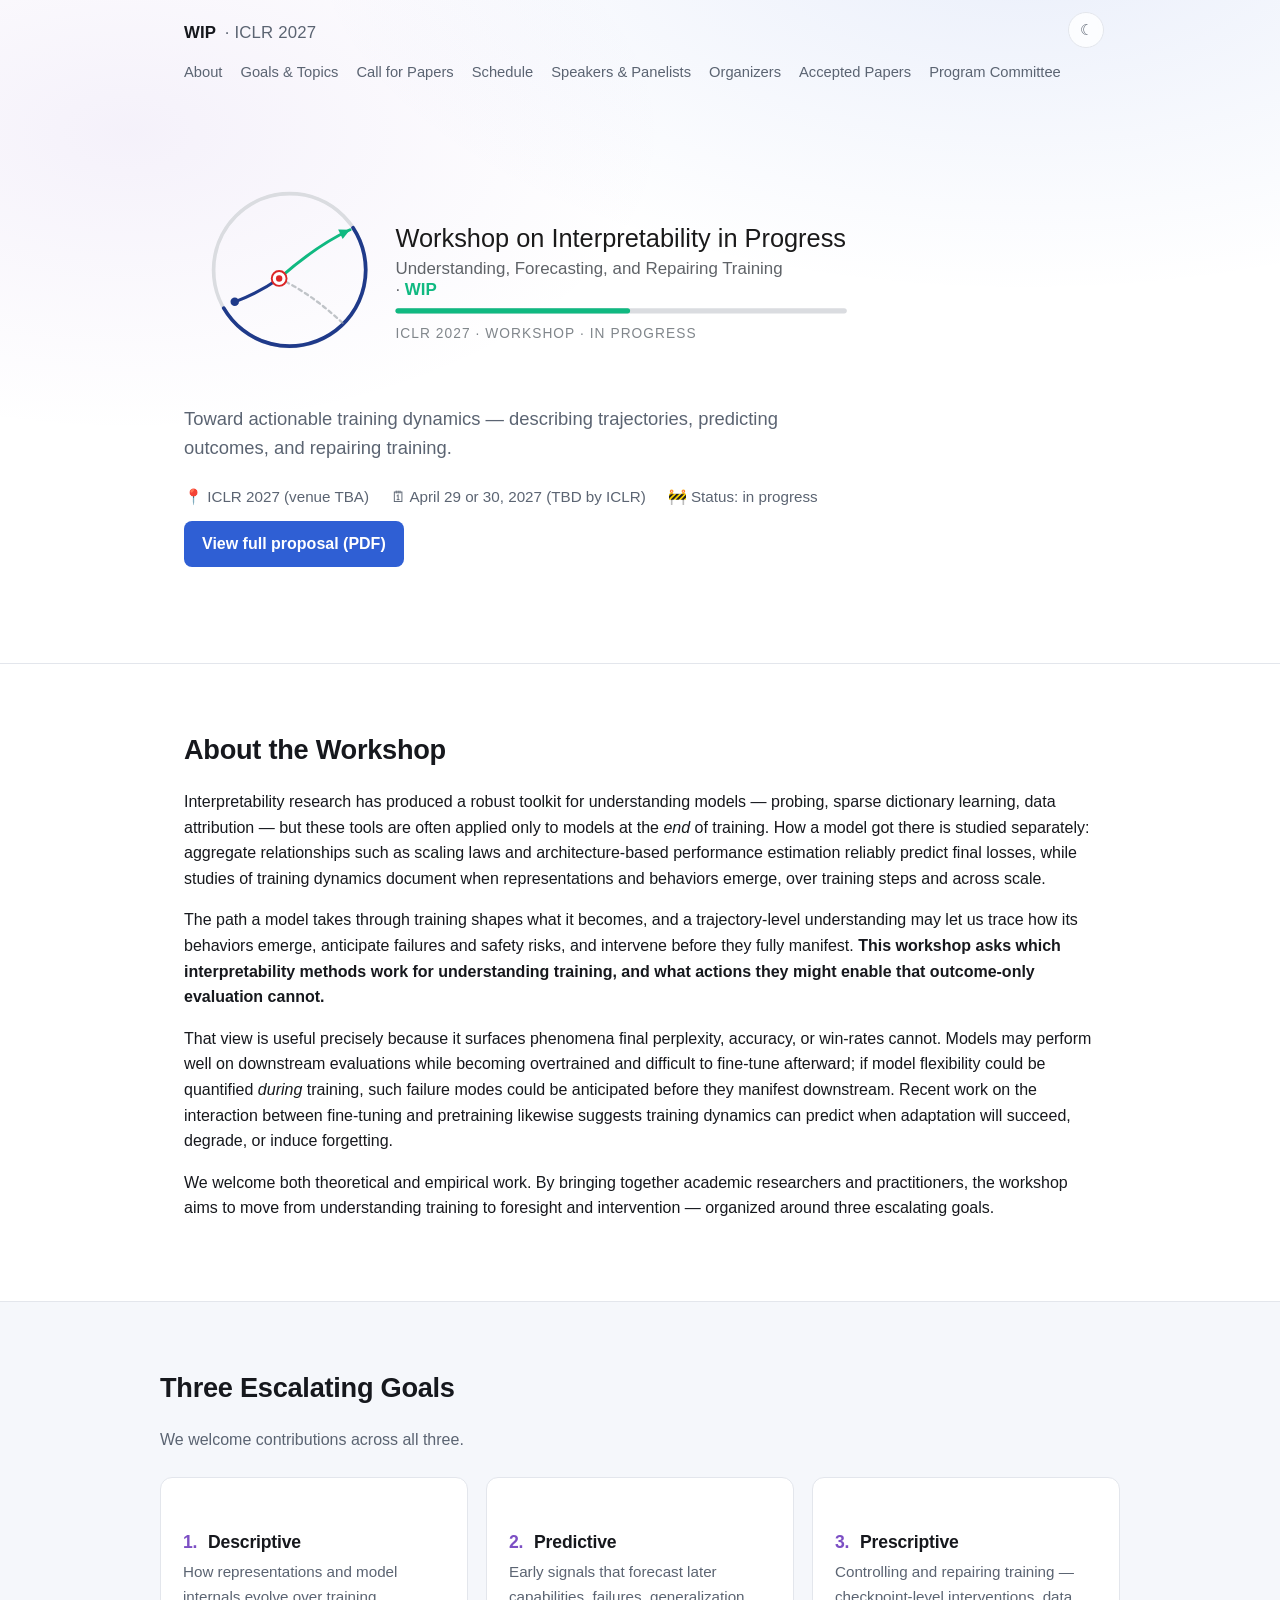
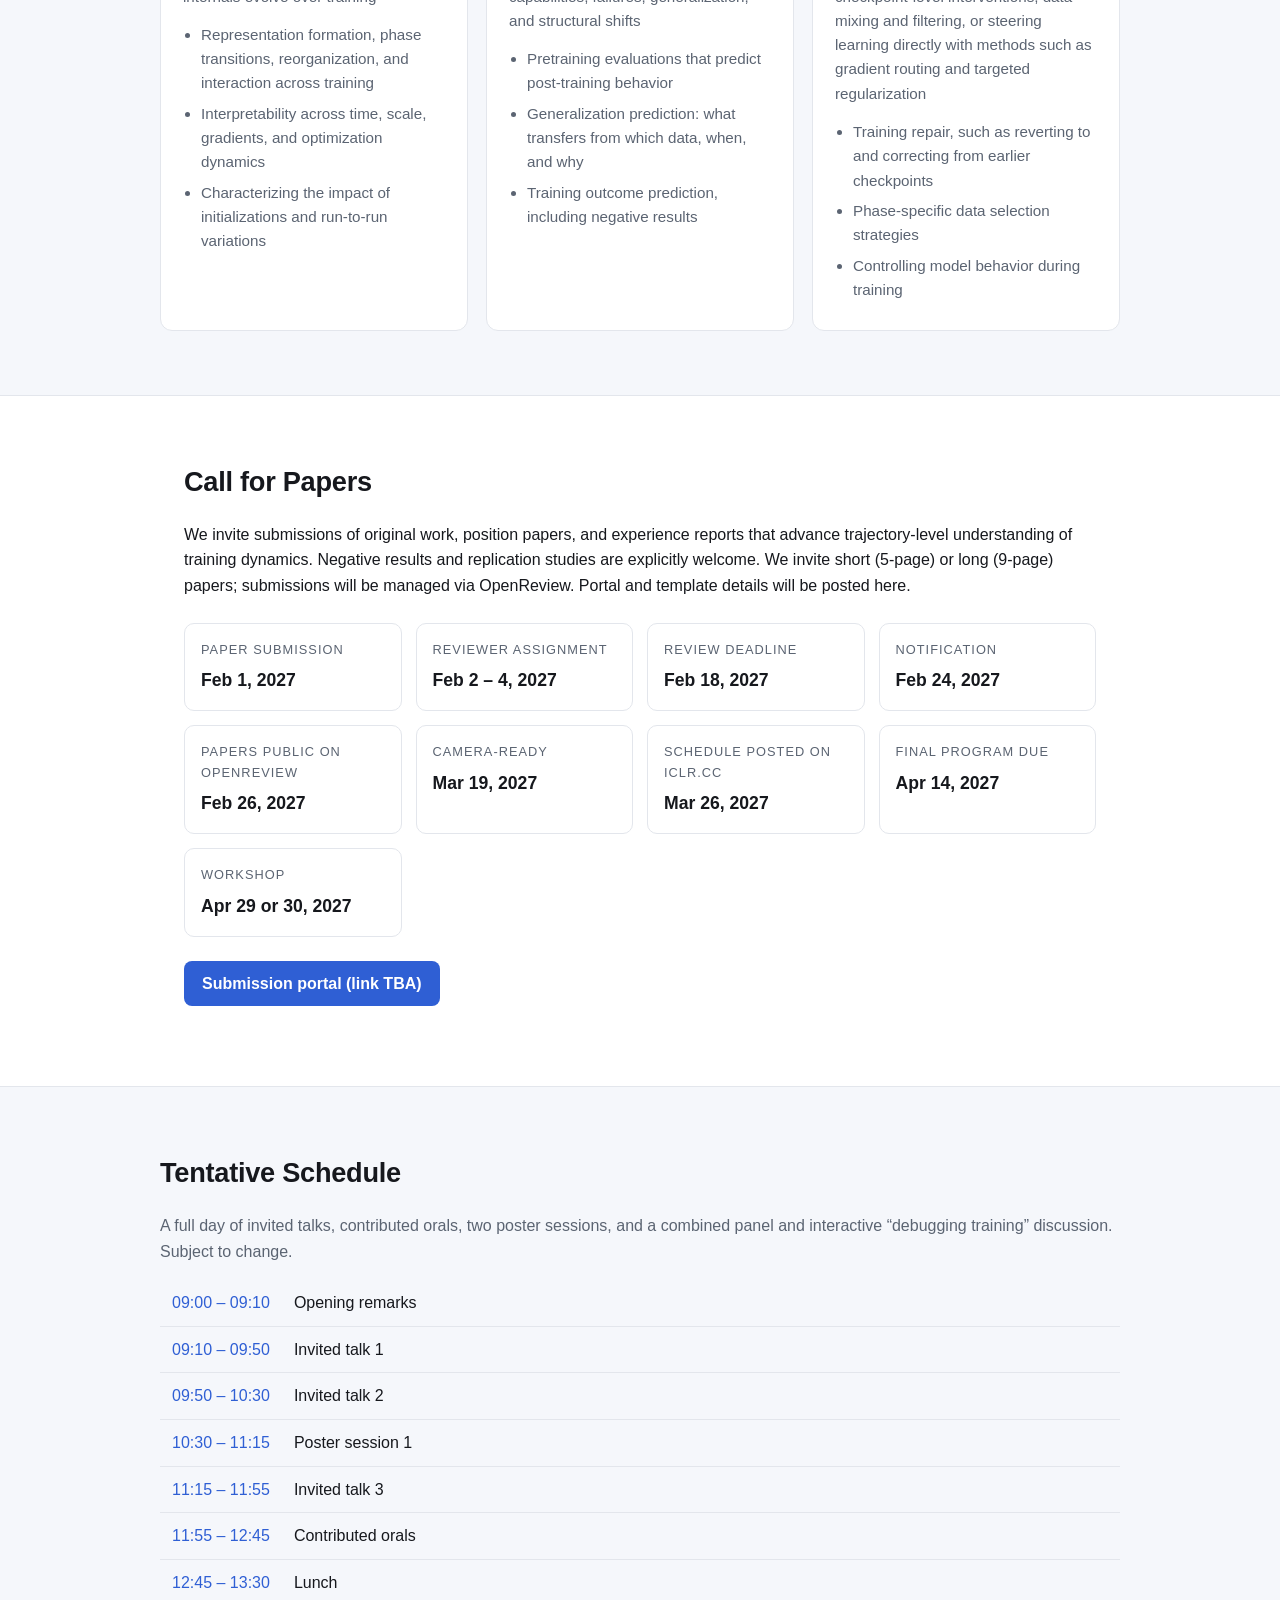
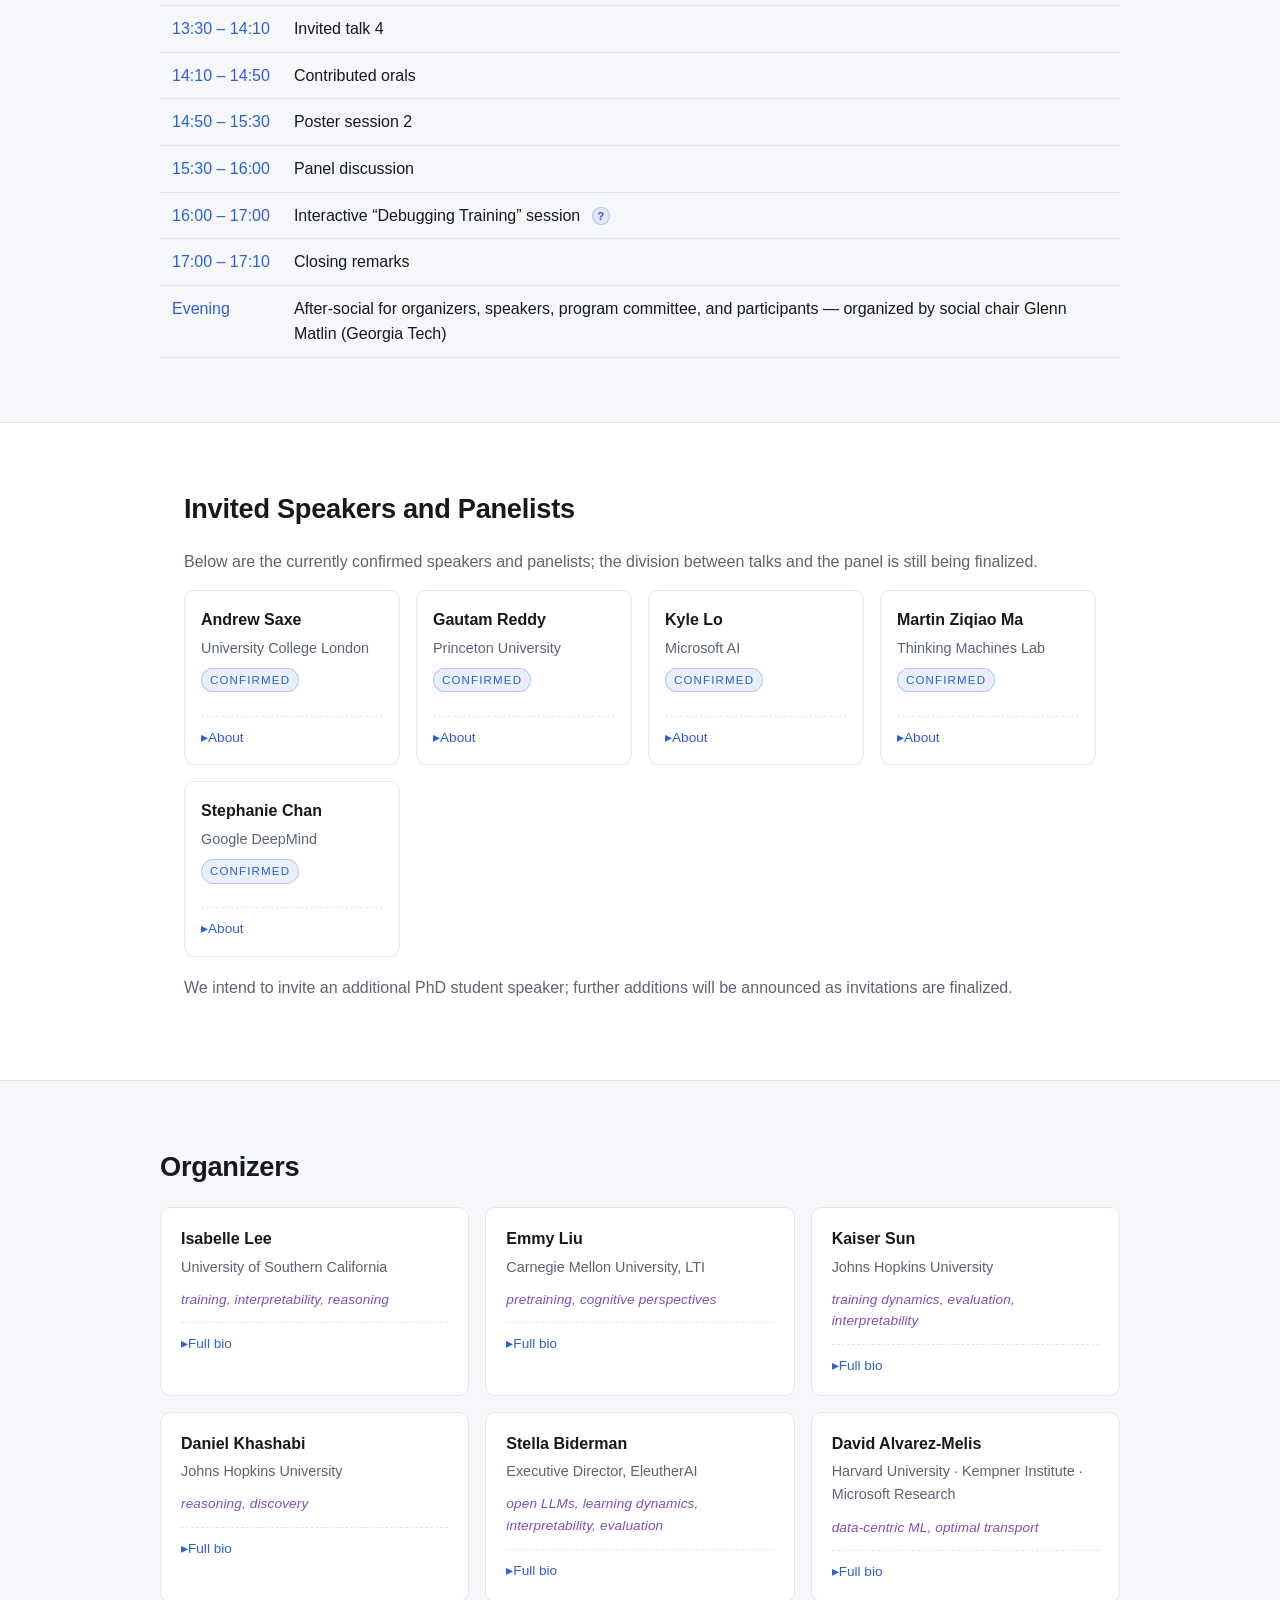
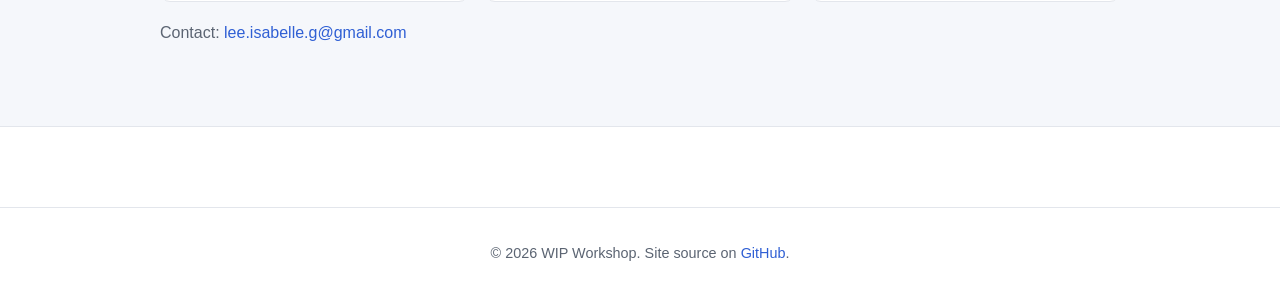
==== index.html @ 53d7a2ff "some redesigns w/ claude!" ====
<!DOCTYPE html>
<html lang="en">
<head>
  <meta charset="UTF-8" />
  <meta name="viewport" content="width=device-width, initial-scale=1.0" />
  <title>WIP: Workshop on Interpretability in Progress — ICLR 2027</title>
  <meta name="description" content="An ICLR 2027 workshop asking which interpretability methods work for understanding training and what actions they enable — describing trajectories, forecasting outcomes, and repairing training." />
  <link rel="icon" type="image/svg+xml" href="assets/logos/favicon.svg" />
  <link rel="apple-touch-icon" href="assets/logos/avatar-dark-1024.png" />
  <link rel="stylesheet" href="assets/styles.css" />
  <script>
    (function () {
      try {
        var t = localStorage.getItem('theme');
        if (t === 'light' || t === 'dark') document.documentElement.setAttribute('data-theme', t);
      } catch (e) {}
    })();
  </script>
</head>
<body>
  <button id="theme-toggle" class="theme-toggle" type="button" aria-label="Toggle theme">☾</button>
  <header class="hero">
    <nav class="nav">
      <a class="brand" href="index.html">WIP <span class="brand-sub">· ICLR 2027</span></a>
      <ul class="nav-links">
        <li><a href="#about">About</a></li>
        <li><a href="#goals">Goals &amp; Topics</a></li>
        <li><a href="#cfp">Call for Papers</a></li>
        <li><a href="#schedule">Schedule</a></li>
        <li><a href="#speakers">Speakers &amp; Panelists</a></li>
        <li><a href="#organizers">Organizers</a></li>
        <li><a href="papers.html">Accepted Papers</a></li>
        <li><a href="committee.html">Program Committee</a></li>
      </ul>
    </nav>

    <div class="hero-inner">
      <h1 class="hero-lockup">
        <img class="logo-light" src="assets/logos/logo-lockup-light.svg" alt="WIP: Workshop on Interpretability in Progress: Understanding, Forecasting, and Repairing Training — ICLR 2027 Workshop" />
        <img class="logo-dark" src="assets/logos/logo-lockup-dark.svg" alt="WIP: Workshop on Interpretability in Progress: Understanding, Forecasting, and Repairing Training — ICLR 2027 Workshop" />
      </h1>
      <p class="tagline">Toward actionable training dynamics — describing trajectories, predicting outcomes, and repairing training.</p>
      <p class="meta">
        <span>📍 ICLR 2027 (venue TBA)</span>
        <span>🗓 April 29 or 30, 2027 (TBD by ICLR)</span>
        <span>🚧 Status: in progress</span>
      </p>
      <p class="cta-row">
        <a class="button" href="assets/proposal.pdf" target="_blank" rel="noopener">View full proposal (PDF)</a>
      </p>
    </div>
  </header>

  <main>
    <section id="about" class="section">
      <h2>About the Workshop</h2>
      <p>
        Interpretability research has produced a robust toolkit for understanding models — probing,
        sparse dictionary learning, data attribution — but these tools are often applied only to models
        at the <em>end</em> of training. How a model got there is studied separately: aggregate
        relationships such as scaling laws and architecture-based performance estimation reliably
        predict final losses, while studies of training dynamics document when representations and
        behaviors emerge, over training steps and across scale.
      </p>
      <p>
        The path a model takes through training shapes what it becomes, and a trajectory-level
        understanding may let us trace how its behaviors emerge, anticipate failures and safety risks,
        and intervene before they fully manifest. <strong>This workshop asks which interpretability
        methods work for understanding training, and what actions they might enable that outcome-only
        evaluation cannot.</strong>
      </p>
      <p>
        That view is useful precisely because it surfaces phenomena final perplexity, accuracy, or
        win-rates cannot. Models may perform well on downstream evaluations while becoming overtrained
        and difficult to fine-tune afterward; if model flexibility could be quantified <em>during</em>
        training, such failure modes could be anticipated before they manifest downstream. Recent work
        on the interaction between fine-tuning and pretraining likewise suggests training dynamics can
        predict when adaptation will succeed, degrade, or induce forgetting.
      </p>
      <p>
        We welcome both theoretical and empirical work. By bringing together academic researchers and
        practitioners, the workshop aims to move from understanding training to foresight and
        intervention — organized around three escalating goals.
      </p>
    </section>

    <section id="goals" class="section alt">
      <h2>Three Escalating Goals</h2>
      <p class="muted">We welcome contributions across all three.</p>

      <div class="goals-grid">
        <article class="goal">
          <h3 class="goal-title"><span class="goal-num">1.</span> Descriptive</h3>
          <p class="goal-sub">How representations and model internals evolve over training</p>
          <ul>
            <li>Representation formation, phase transitions, reorganization, and interaction across training</li>
            <li>Interpretability across time, scale, gradients, and optimization dynamics</li>
            <li>Characterizing the impact of initializations and run-to-run variations</li>
          </ul>
        </article>
        <article class="goal">
          <h3 class="goal-title"><span class="goal-num">2.</span> Predictive</h3>
          <p class="goal-sub">Early signals that forecast later capabilities, failures, generalization, and structural shifts</p>
          <ul>
            <li>Pretraining evaluations that predict post-training behavior</li>
            <li>Generalization prediction: what transfers from which data, when, and why</li>
            <li>Training outcome prediction, including negative results</li>
          </ul>
        </article>
        <article class="goal">
          <h3 class="goal-title"><span class="goal-num">3.</span> Prescriptive</h3>
          <p class="goal-sub">Controlling and repairing training — checkpoint-level interventions, data mixing and filtering, or steering learning directly with methods such as gradient routing and targeted regularization</p>
          <ul>
            <li>Training repair, such as reverting to and correcting from earlier checkpoints</li>
            <li>Phase-specific data selection strategies</li>
            <li>Controlling model behavior during training</li>
          </ul>
        </article>
      </div>
    </section>

    <section id="cfp" class="section">
      <h2>Call for Papers</h2>
      <p>
        We invite submissions of original work, position papers, and experience reports that advance
        trajectory-level understanding of training dynamics. Negative results and replication studies
        are explicitly welcome. We invite short (5-page) or long (9-page) papers; submissions will be
        managed via OpenReview. Portal and template details will be posted here.
      </p>
      <div class="dates-grid">
        <div class="date-card">
          <p class="date-label">Paper submission</p>
          <p class="date-value">Feb 1, 2027</p>
        </div>
        <div class="date-card">
          <p class="date-label">Reviewer assignment</p>
          <p class="date-value">Feb 2 – 4, 2027</p>
        </div>
        <div class="date-card">
          <p class="date-label">Review deadline</p>
          <p class="date-value">Feb 18, 2027</p>
        </div>
        <div class="date-card">
          <p class="date-label">Notification</p>
          <p class="date-value">Feb 24, 2027</p>
        </div>
        <div class="date-card">
          <p class="date-label">Papers public on OpenReview</p>
          <p class="date-value">Feb 26, 2027</p>
        </div>
        <div class="date-card">
          <p class="date-label">Camera-ready</p>
          <p class="date-value">Mar 19, 2027</p>
        </div>
        <div class="date-card">
          <p class="date-label">Schedule posted on iclr.cc</p>
          <p class="date-value">Mar 26, 2027</p>
        </div>
        <div class="date-card">
          <p class="date-label">Final program due</p>
          <p class="date-value">Apr 14, 2027</p>
        </div>
        <div class="date-card">
          <p class="date-label">Workshop</p>
          <p class="date-value">Apr 29 or 30, 2027</p>
        </div>
      </div>
      <p class="cta-row">
        <a class="button" href="#">Submission portal (link TBA)</a>
      </p>
    </section>

    <section id="schedule" class="section alt">
      <h2>Tentative Schedule</h2>
      <p class="muted">A full day of invited talks, contributed orals, two poster sessions, and a combined panel and interactive “debugging training” discussion. Subject to change.</p>
      <table class="schedule">
        <tbody>
          <tr><td class="time">09:00 – 09:10</td><td>Opening remarks</td></tr>
          <tr><td class="time">09:10 – 09:50</td><td>Invited talk 1</td></tr>
          <tr><td class="time">09:50 – 10:30</td><td>Invited talk 2</td></tr>
          <tr><td class="time">10:30 – 11:15</td><td>Poster session 1</td></tr>
          <tr><td class="time">11:15 – 11:55</td><td>Invited talk 3</td></tr>
          <tr><td class="time">11:55 – 12:45</td><td>Contributed orals</td></tr>
          <tr><td class="time">12:45 – 13:30</td><td>Lunch</td></tr>
          <tr><td class="time">13:30 – 14:10</td><td>Invited talk 4</td></tr>
          <tr><td class="time">14:10 – 14:50</td><td>Contributed orals</td></tr>
          <tr><td class="time">14:50 – 15:30</td><td>Poster session 2</td></tr>
          <tr><td class="time">15:30 – 16:00</td><td>Panel discussion</td></tr>
          <tr><td class="time">16:00 – 17:00</td><td>
            Interactive “Debugging Training” session
            <button class="info-dot" type="button" popovertarget="dbg-info" aria-label="About the Debugging Training session">?</button>
            <div id="dbg-info" class="bubble" popover>
              <p class="bubble-title">Debugging Training, live</p>
              <p>The closing hour pairs a moderated panel on open challenges with a hands-on
                “debugging training runs” clinic: participants bring <em>real</em> training
                problems — instabilities, divergences, scaling pathologies — for the panelists and
                audience to diagnose together. Turning trajectory-level insight into on-the-spot
                fixes is exactly the kind of actionable training science this workshop is built around.</p>
            </div>
          </td></tr>
          <tr><td class="time">17:00 – 17:10</td><td>Closing remarks</td></tr>
          <tr><td class="time">Evening</td><td>After-social for organizers, speakers, program committee, and participants — organized by social chair Glenn Matlin (Georgia Tech)</td></tr>
        </tbody>
      </table>
    </section>

    <section id="speakers" class="section">
      <h2>Invited Speakers and Panelists</h2>
      <p class="muted">Below are the currently confirmed speakers and panelists; the division between talks and the panel is still being finalized.</p>
      <div class="speakers-grid">
        <div class="speaker">
          <p class="name">Andrew Saxe</p>
          <p class="affil">University College London</p>
          <p class="status confirmed">Confirmed</p>
          <details class="bio-details">
            <summary>About</summary>
            <p class="bio">Professor at UCL, whose lab develops mathematical and experimental tools to understand how learning emerges in brains and artificial neural networks.</p>
          </details>
        </div>
        <div class="speaker">
          <p class="name">Gautam Reddy</p>
          <p class="affil">Princeton University</p>
          <p class="status confirmed">Confirmed</p>
          <details class="bio-details">
            <summary>About</summary>
            <p class="bio">Assistant professor at Princeton, whose lab develops physics-inspired theory and tools for understanding learning and decision-making in biological and artificial systems.</p>
          </details>
        </div>
        <div class="speaker">
          <p class="name">Kyle Lo</p>
          <p class="affil">Microsoft AI</p>
          <p class="status confirmed">Confirmed</p>
          <details class="bio-details">
            <summary>About</summary>
            <p class="bio">Member of technical staff at Microsoft AI, who previously co-led the OLMo project on open language modeling. His current research focuses on large-scale pretraining of language models, with an emphasis on data curation, data mixing, benchmark validity, efficient experimentation, and generalization across model scales.</p>
          </details>
        </div>
        <div class="speaker">
          <p class="name">Martin Ziqiao Ma</p>
          <p class="affil">Thinking Machines Lab</p>
          <p class="status confirmed">Confirmed</p>
          <details class="bio-details">
            <summary>About</summary>
            <p class="bio">Member of technical staff at Thinking Machines Lab. His research focuses on continual learning with minimal and natural supervision.</p>
          </details>
        </div>
        <div class="speaker">
          <p class="name">Stephanie Chan</p>
          <p class="affil">Google DeepMind</p>
          <p class="status confirmed">Confirmed</p>
          <details class="bio-details">
            <summary>About</summary>
            <p class="bio">Staff research scientist at Google DeepMind. Her current research focuses on the future impacts of AI and the science of AI.</p>
          </details>
        </div>
      </div>
      <p class="muted" style="margin-top:18px;">We intend to invite an additional PhD student speaker; further additions will be announced as invitations are finalized.</p>
    </section>

    <section id="organizers" class="section alt">
      <h2>Organizers</h2>
      <div class="organizers-grid">
        <div class="organizer">
          <p class="name">Isabelle Lee</p>
          <p class="affil">University of Southern California</p>
          <p class="interests">training, interpretability, reasoning</p>
          <details class="bio-details">
            <summary>Full bio</summary>
            <p class="bio">Isabelle Lee is a PhD student at the University of Southern California. Her work focuses on interpretability, training, and reasoning. Specifically, her research aims to (1) predict training and (2) predict failures. To this aim, she uses dynamical systems and physics-inspired approaches to analyze small-scale toy learning problems, as well as analyzing larger-scale training from developmental perspectives. She is a recipient of the Viterbi School of Engineering Graduate Fellowship and Coefficient Giving's Technical AI Safety Research Grant. Previously, she was a researcher at Carnegie Mellon University and Amazon Alexa, and her background is in Plasma Physics and Complex Systems.</p>
          </details>
        </div>
        <div class="organizer">
          <p class="name">Emmy Liu</p>
          <p class="affil">Carnegie Mellon University, LTI</p>
          <p class="interests">pretraining, cognitive perspectives</p>
          <details class="bio-details">
            <summary>Full bio</summary>
            <p class="bio">Emmy Liu is a PhD Candidate at Carnegie Mellon University in the Language Technologies Institute. Her current work is on understanding pretraining from a cognitive perspective. She is a recipient of a Natural Sciences and Engineering Research Council of Canada Doctoral Scholarship, the SoftBank-ARM fellowship, an NEC fellowship as well as a CMU Presidential Fellowship. Her work has received the Best Resource Paper award at ACL 2023. She has co-organized the workshop on Figurative Language Processing at NAACL 2024, the overall Student Research Workshop at NAACL 2025, as well as the Computational Developmental Linguistics workshop at ACL 2026.</p>
          </details>
        </div>
        <div class="organizer">
          <p class="name">Kaiser Sun</p>
          <p class="affil">Johns Hopkins University</p>
          <p class="interests">training dynamics, evaluation, interpretability</p>
          <details class="bio-details">
            <summary>Full bio</summary>
            <p class="bio">Kaiser Sun is a Ph.D. student in Computer Science at the Data Science and AI Institute and the Center for Language and Speech Processing at Johns Hopkins University. Their research focuses on the training dynamics, evaluation, and interpretability of Large Language Models. Generally, Kaiser is interested in understanding how language models function and exploring how we can change them. Their work has been recognized with an honorable mention at CoNLL 2023, an outstanding paper award at MLRC 2022, and coverage by a few media outlets such as MIT Technology Review and WIRED. Previously, they obtained their B.S. and M.S. from the University of Washington and were a researcher at Meta AI, Together AI, and AWS AI Labs.</p>
          </details>
        </div>
        <div class="organizer">
          <p class="name">Daniel Khashabi</p>
          <p class="affil">Johns Hopkins University</p>
          <p class="interests">reasoning, discovery</p>
          <details class="bio-details">
            <summary>Full bio</summary>
            <p class="bio">Daniel Khashabi is an Assistant Professor of Computer Science at Johns Hopkins University, affiliated with the Data Science and AI Institute and the Center for Language and Speech Processing (CLSP). He is interested in the intersection of reasoning and discovery. He is the recipient of the NSF CAREER award (2026), Ai2's Lasting Impact Award (2024), multiple industry faculty awards (Amazon, Google, Apple), and several Best Paper Awards (COLM 2024, ACL 2023, NAACL 2022). His teaching earned him the Joel Dean Award for Excellence in Teaching in the Department of Computer Science in 2025. Most relevant to this proposal, he has co-organized Towards Test-Time Continual Learning Agents at NeurIPS 2026, Interpreting Agent Behavior (IAB) at NeurIPS 2026, the Workshop on Instruction Tuning and Instruction Following at NeurIPS 2023, and the Student Research Workshop at ACL 2019.</p>
          </details>
        </div>
        <div class="organizer">
          <p class="name">Stella Biderman</p>
          <p class="affil">Executive Director, EleutherAI</p>
          <p class="interests">open LLMs, learning dynamics, interpretability, evaluation</p>
          <details class="bio-details">
            <summary>Full bio</summary>
            <p class="bio">Stella Biderman is the Executive Director of EleutherAI, a non-profit research institute and open science community that does research on large language models, works to make research on large-scale AI technologies more widely accessible around the world, and works to grow and promote the open source AI community. She pioneered the development of open and transparent language models that make the type of research advocated for in this workshop possible, including the first state-of-the-open LLMs to be released alongside their training data and the Pythia model suite, which introduced the idea that releasing partially trained model checkpoints was scientifically valuable and set the standard for maximally open releases adopted by projects such as LLM360, OLMo, and Marin. Her lab has done influential research on learning dynamics and interpretability, including introducing Sparse Autoencoders as a tool for interpretability, introducing the problem of forecasting which specific sequences are memorized by a large language model during training, performing the first study of the stability of circuit analysis over the course of training, and demonstrating that it is possible to use data filtering to eliminate undesirable capabilities in large language models. Her recent position paper at ICML outlines the need for the type of work solicited in this workshop.</p>
            <p class="bio">Stella co-leads the EvalEval Coalition, a multi-stakeholder initiative bringing methodological rigor and accountability to AI evaluation, is on the advisory board to the Machine Learning Reproducibility Challenge, is organizing an Open-Weight Pre-training Safety Accelerator as part of the Seoul Alignment Workshop (co-located with ICML), and is an AC for NeurIPS. Previously, she was an organizer of the AI Village @ DEF CON (2018–2021), working group lead for the BigScience Research Workshop (2022), and organizer of Dataset Convening. Stella received her M.S. in Computer Science from Georgia Tech, her S.B. (honors) in Mathematics from the University of Chicago, and her A.B. in Philosophy from the University of Chicago. Her work regularly appears at NeurIPS, ICML, ICLR, and ACL.</p>
          </details>
        </div>
        <div class="organizer">
          <p class="name">David Alvarez-Melis</p>
          <p class="affil">Harvard University · Kempner Institute · Microsoft Research</p>
          <p class="interests">data-centric ML, optimal transport</p>
          <details class="bio-details">
            <summary>Full bio</summary>
            <p class="bio">David Alvarez-Melis is an Assistant Professor of Computer Science at Harvard University, where he leads the Data-Centric Machine Learning (DCML) Lab. He is also Associate Faculty at the Kempner Institute and a Research Scientist at Microsoft Research. The Harvard DCML Lab develops principled methods for characterizing, transforming, and optimizing datasets, working toward a rigorous science of data for machine learning. He has organized or co-organized several workshops at the intersection of machine learning and applied mathematics, including the Optimal Transport and Machine Learning Workshop at NeurIPS 2023, the Optimal Transport Workshop at the Institut d'Études Scientifiques de Cargèse (2024), and the LatinX in AI Workshop at ICML (2023 and 2024). David received his PhD in Computer Science from MIT, his MS in Mathematics from NYU's Courant Institute, and his BSc in Mathematics from ITAM in Mexico City. His work appears regularly at NeurIPS, ICML, ICLR, AISTATS, and UAI.</p>
          </details>
        </div>
      </div>
      <p class="muted" style="margin-top:18px;">Contact: <a href="mailto:lee.isabelle.g@gmail.com">lee.isabelle.g@gmail.com</a></p>
    </section>
  </main>

  <footer class="footer">
    <p>© <span id="year"></span> WIP Workshop. Site source on <a href="https://github.com/science-of-unfinished-models/science-of-unfinished-models.github.io">GitHub</a>.</p>
  </footer>
  <script>document.getElementById('year').textContent = new Date().getFullYear();</script>
  <script>
    (function () {
      var btn = document.getElementById('theme-toggle');
      if (!btn) return;
      var mq = window.matchMedia('(prefers-color-scheme: dark)');
      function current() {
        var t = document.documentElement.getAttribute('data-theme');
        if (t === 'light' || t === 'dark') return t;
        return mq.matches ? 'dark' : 'light';
      }
      function render() {
        var c = current();
        btn.textContent = c === 'dark' ? '☀' : '☾';
        btn.setAttribute('aria-label', c === 'dark' ? 'Switch to light theme' : 'Switch to dark theme');
      }
      btn.addEventListener('click', function () {
        var next = current() === 'dark' ? 'light' : 'dark';
        document.documentElement.setAttribute('data-theme', next);
        try { localStorage.setItem('theme', next); } catch (e) {}
        render();
      });
      mq.addEventListener && mq.addEventListener('change', render);
      render();
    })();
  </script>
</body>
</html>
---- assets/styles.css ----
/* Theme tokens
   - Light is the default in :root.
   - prefers-color-scheme: dark applies dark tokens when no explicit theme is set.
   - [data-theme="dark"] / [data-theme="light"] override the OS preference. */

:root,
:root[data-theme="light"] {
  color-scheme: light;
  --bg: #ffffff;
  --bg-alt: #f5f7fb;
  --surface: #ffffff;
  --fg: #16181d;
  --fg-muted: #5b6472;
  --accent: #2f5fd4;
  --accent-2: #7c4fc4;
  --accent-hover: #1f4cb8;
  --border: #e3e6ec;
  --border-soft: #ecedf2;
  --button-fg: #ffffff;
  --accent-soft-bg: rgba(47, 95, 212, 0.10);
  --accent-soft-border: rgba(47, 95, 212, 0.30);
  --accent-2-soft-bg: rgba(124, 79, 196, 0.10);
  --accent-2-soft-border: rgba(124, 79, 196, 0.30);
  --hero-glow-1: rgba(47, 95, 212, 0.10);
  --hero-glow-2: rgba(124, 79, 196, 0.08);
  --max: 960px;
}

:root[data-theme="dark"] {
  color-scheme: dark;
  --bg: #0b0d12;
  --bg-alt: #11141b;
  --surface: #161a23;
  --fg: #e6e8ef;
  --fg-muted: #9aa3b2;
  --accent: #7aa2f7;
  --accent-2: #bb9af7;
  --accent-hover: #9bbcff;
  --border: #232836;
  --border-soft: #1c2030;
  --button-fg: #0b0d12;
  --accent-soft-bg: rgba(122, 162, 247, 0.15);
  --accent-soft-border: rgba(122, 162, 247, 0.35);
  --accent-2-soft-bg: rgba(187, 154, 247, 0.12);
  --accent-2-soft-border: rgba(187, 154, 247, 0.35);
  --hero-glow-1: rgba(122, 162, 247, 0.18);
  --hero-glow-2: rgba(187, 154, 247, 0.12);
}

@media (prefers-color-scheme: dark) {
  :root:not([data-theme]) {
    color-scheme: dark;
    --bg: #0b0d12;
    --bg-alt: #11141b;
    --surface: #161a23;
    --fg: #e6e8ef;
    --fg-muted: #9aa3b2;
    --accent: #7aa2f7;
    --accent-2: #bb9af7;
    --accent-hover: #9bbcff;
    --border: #232836;
    --border-soft: #1c2030;
    --button-fg: #0b0d12;
    --accent-soft-bg: rgba(122, 162, 247, 0.15);
    --accent-soft-border: rgba(122, 162, 247, 0.35);
    --accent-2-soft-bg: rgba(187, 154, 247, 0.12);
    --accent-2-soft-border: rgba(187, 154, 247, 0.35);
    --hero-glow-1: rgba(122, 162, 247, 0.18);
    --hero-glow-2: rgba(187, 154, 247, 0.12);
  }
}

* { box-sizing: border-box; }

html, body {
  margin: 0;
  padding: 0;
  background: var(--bg);
  color: var(--fg);
  font-family: -apple-system, BlinkMacSystemFont, "Segoe UI", "Inter", Roboto,
    "Helvetica Neue", Arial, sans-serif;
  line-height: 1.6;
  -webkit-font-smoothing: antialiased;
}

a { color: var(--accent); text-decoration: none; }
a:hover { text-decoration: underline; }

/* Hero */
.hero {
  background:
    radial-gradient(1200px 600px at 80% -10%, var(--hero-glow-1), transparent 60%),
    radial-gradient(900px 500px at 10% 20%, var(--hero-glow-2), transparent 60%),
    var(--bg);
  border-bottom: 1px solid var(--border);
  padding-bottom: 80px;
}
.hero.compact { padding-bottom: 24px; }

.nav {
  display: flex;
  align-items: center;
  justify-content: space-between;
  flex-wrap: wrap;
  gap: 12px;
  max-width: var(--max);
  margin: 0 auto;
  padding: 20px 24px;
}
.brand {
  font-weight: 700;
  font-size: 1.05rem;
  letter-spacing: 0.01em;
  color: var(--fg);
}

/* Theme-aware image swap: any element with .logo-light is shown in light mode,
   .logo-dark in dark mode. Works with the data-theme override and the
   prefers-color-scheme fallback. */
.logo-dark { display: none; }
:root[data-theme="dark"] .logo-light { display: none; }
:root[data-theme="dark"] .logo-dark { display: block; }
@media (prefers-color-scheme: dark) {
  :root:not([data-theme]) .logo-light { display: none; }
  :root:not([data-theme]) .logo-dark { display: block; }
}

/* Hero lockup figure */
.hero-lockup {
  margin: 0 0 22px;
  line-height: 1;
}
.hero-lockup img {
  width: 100%;
  max-width: 740px;
  height: auto;
}
.brand-sub {
  color: var(--fg-muted);
  font-weight: 400;
  margin-left: 4px;
}
.nav-links {
  list-style: none;
  display: flex;
  align-items: center;
  gap: 18px;
  flex-wrap: wrap;
  margin: 0;
  padding: 0;
}
.nav-links a {
  color: var(--fg-muted);
  font-size: 0.92rem;
}
.nav-links a:hover,
.nav-links a.active {
  color: var(--fg);
  text-decoration: none;
}

/* Theme toggle — pinned just above the right edge of the nav content */
.theme-toggle {
  position: fixed;
  top: 12px;
  right: max(16px, calc((100vw - var(--max)) / 2 + 16px));
  z-index: 50;
  background: color-mix(in srgb, var(--bg) 78%, transparent);
  backdrop-filter: blur(8px);
  -webkit-backdrop-filter: blur(8px);
  border: 1px solid var(--border);
  color: var(--fg-muted);
  border-radius: 999px;
  width: 36px;
  height: 36px;
  display: inline-flex;
  align-items: center;
  justify-content: center;
  cursor: pointer;
  font-size: 0.95rem;
  line-height: 1;
  padding: 0;
  font-family: inherit;
  transition: color 0.15s ease, border-color 0.15s ease, background 0.15s ease;
}
.theme-toggle:hover {
  color: var(--fg);
  border-color: var(--fg-muted);
}
.theme-toggle:focus-visible {
  outline: 2px solid var(--accent);
  outline-offset: 2px;
}

.hero-inner {
  max-width: var(--max);
  margin: 0 auto;
  padding: 60px 24px 0;
}
@media (max-width: 600px) {
  .hero { padding-bottom: 48px; }
  .hero-inner { padding: 24px 14px 0; }
  .nav { padding: 14px 16px; }
  .section { padding: 40px 16px; }

  /* Compact nav: smaller text, tighter gap, drop the redundant subtitle */
  .brand { font-size: 0.95rem; }
  .brand-sub { display: none; }
  .nav-links { gap: 10px 14px; }
  .nav-links a { font-size: 0.82rem; }

  /* Give the hero lockup a touch more room on small screens */
  .hero-lockup { margin-bottom: 18px; }
}
.hero.compact .hero-inner { padding-top: 24px; }

.eyebrow {
  text-transform: uppercase;
  letter-spacing: 0.18em;
  font-size: 0.78rem;
  color: var(--accent-2);
  margin: 0 0 12px;
}
.hero h1 {
  font-size: clamp(2rem, 4.5vw, 3.4rem);
  line-height: 1.1;
  margin: 0 0 16px;
  letter-spacing: -0.01em;
}
.tagline {
  font-size: 1.15rem;
  color: var(--fg-muted);
  margin: 0 0 22px;
  max-width: 640px;
}
.meta {
  display: flex;
  gap: 22px;
  color: var(--fg-muted);
  font-size: 0.95rem;
  flex-wrap: wrap;
  margin: 0;
}

/* Sections */
main { padding-bottom: 80px; }
.section {
  max-width: var(--max);
  margin: 0 auto;
  padding: 64px 24px;
}
.section.alt {
  background: var(--bg-alt);
  max-width: 100%;
  border-top: 1px solid var(--border);
  border-bottom: 1px solid var(--border);
}
.section.alt > * {
  max-width: var(--max);
  margin-left: auto;
  margin-right: auto;
}
.section h2 {
  font-size: 1.7rem;
  margin: 0 0 18px;
  letter-spacing: -0.01em;
}
.section h3 {
  margin-top: 28px;
  font-size: 1.1rem;
  color: var(--fg);
}
.muted { color: var(--fg-muted); }

.topics {
  columns: 2;
  column-gap: 32px;
  padding-left: 18px;
  margin: 8px 0 0;
}
.topics li { margin: 4px 0; }
@media (max-width: 600px) { .topics { columns: 1; } }

/* Goals grid */
.goals-grid {
  display: grid;
  grid-template-columns: repeat(auto-fit, minmax(260px, 1fr));
  gap: 18px;
  margin-top: 24px;
}
.goal {
  background: var(--surface);
  border: 1px solid var(--border);
  border-radius: 12px;
  padding: 22px;
}
.goal-title {
  margin: 0 0 4px;
  font-size: 1.5rem;
  letter-spacing: -0.01em;
  color: var(--fg);
}
.goal-num {
  color: var(--accent-2);
  margin-right: 6px;
}
.goal-sub {
  margin: 0 0 14px;
  color: var(--fg-muted);
  font-size: 0.95rem;
}
.goal ul {
  padding-left: 18px;
  margin: 0;
  color: var(--fg-muted);
  font-size: 0.95rem;
}
.goal ul li { margin: 6px 0; }

.status {
  display: inline-block;
  font-size: 0.72rem;
  text-transform: uppercase;
  letter-spacing: 0.1em;
  padding: 2px 8px;
  border-radius: 999px;
  margin-top: 8px;
}
.status.confirmed {
  background: var(--accent-soft-bg);
  color: var(--accent);
  border: 1px solid var(--accent-soft-border);
}
.status.tentative {
  background: var(--accent-2-soft-bg);
  color: var(--accent-2);
  border: 1px solid var(--accent-2-soft-border);
}

/* Dates */
.dates-grid {
  display: grid;
  grid-template-columns: repeat(auto-fit, minmax(180px, 1fr));
  gap: 14px;
  margin: 24px 0;
}
.date-card {
  background: var(--surface);
  border: 1px solid var(--border);
  border-radius: 10px;
  padding: 16px;
}
.date-label {
  font-size: 0.8rem;
  text-transform: uppercase;
  letter-spacing: 0.08em;
  color: var(--fg-muted);
  margin: 0 0 6px;
}
.date-value {
  font-size: 1.1rem;
  font-weight: 600;
  margin: 0;
}

.cta-row { margin-top: 12px; }
.button {
  display: inline-block;
  background: var(--accent);
  color: var(--button-fg);
  font-weight: 600;
  padding: 10px 18px;
  border-radius: 8px;
}
.button:hover { background: var(--accent-hover); text-decoration: none; }

/* Schedule */
.schedule {
  width: 100%;
  border-collapse: collapse;
  margin-top: 16px;
  display: block;
  overflow-x: auto;
  -webkit-overflow-scrolling: touch;
}
.schedule td {
  padding: 10px 12px;
  border-bottom: 1px solid var(--border);
  vertical-align: top;
}
.schedule .time {
  width: 80px;
  color: var(--accent);
  font-variant-numeric: tabular-nums;
  white-space: nowrap;
}

/* Info dot + popover bubble */
.info-dot {
  anchor-name: --dbg-anchor;
  appearance: none;
  display: inline-flex;
  align-items: center;
  justify-content: center;
  width: 18px;
  height: 18px;
  margin-left: 7px;
  padding: 0;
  border: 1px solid var(--accent-soft-border);
  border-radius: 50%;
  background: var(--accent-soft-bg);
  color: var(--accent);
  font-size: 0.72rem;
  font-weight: 700;
  line-height: 1;
  cursor: pointer;
  vertical-align: middle;
  transition: background 0.15s ease, transform 0.15s ease;
}
.info-dot:hover { background: var(--accent-soft-border); transform: translateY(-1px); }
.info-dot:focus-visible { outline: 2px solid var(--accent); outline-offset: 2px; }

.bubble {
  max-width: min(340px, calc(100vw - 32px));
  margin: 0;
  padding: 14px 16px;
  border: 1px solid var(--border);
  border-radius: 12px;
  background: var(--surface);
  color: var(--fg);
  box-shadow: 0 14px 40px rgba(0, 0, 0, 0.22);
  font-size: 0.9rem;
  line-height: 1.55;
}
.bubble p { margin: 0; }
.bubble p + p { margin-top: 8px; }
.bubble .bubble-title {
  font-weight: 700;
  color: var(--accent);
  margin-bottom: 6px;
}

/* Anchor the bubble just to the right of the dot where supported; otherwise
   it stays a centered card. Flips to the left/below if there's no room. */
@supports (anchor-name: --a) {
  .bubble {
    position: fixed;
    position-anchor: --dbg-anchor;
    top: anchor(top);
    left: anchor(right);
    margin-left: 10px;
    position-try-fallbacks: flip-inline, flip-block;
  }
}

/* Speakers */
.speakers-grid {
  display: grid;
  grid-template-columns: repeat(auto-fit, minmax(180px, 1fr));
  gap: 16px;
  margin-top: 16px;
}
.speaker {
  background: var(--surface);
  border: 1px solid var(--border);
  border-radius: 10px;
  padding: 16px;
}
.speaker .name { margin: 0; font-weight: 600; }
.speaker .affil { margin: 4px 0 0; color: var(--fg-muted); font-size: 0.9rem; }

/* Organizers */
.organizers-grid {
  display: grid;
  grid-template-columns: repeat(auto-fit, minmax(300px, 1fr));
  gap: 16px;
  margin-top: 16px;
}
.organizer {
  background: var(--surface);
  border: 1px solid var(--border);
  border-radius: 10px;
  padding: 18px 20px;
}
.organizer .name { margin: 0; font-weight: 600; }
.organizer .affil { margin: 4px 0 10px; color: var(--fg-muted); font-size: 0.9rem; }
.organizer .interests {
  margin: 6px 0 0;
  font-size: 0.85rem;
  color: var(--accent-2);
  font-style: italic;
  letter-spacing: 0.01em;
}

.bio-details {
  margin-top: 12px;
  border-top: 1px dashed var(--border);
  padding-top: 10px;
}
.bio-details summary {
  cursor: pointer;
  font-size: 0.85rem;
  color: var(--accent);
  list-style: none;
  user-select: none;
}
.bio-details summary::-webkit-details-marker { display: none; }
.bio-details summary::before {
  content: "▸ ";
  display: inline-block;
  transition: transform 0.15s ease;
}
.bio-details[open] summary::before {
  content: "▾ ";
}
.bio-details summary:hover { color: var(--accent-hover); }
.bio-details .bio {
  margin: 10px 0 0;
  font-size: 0.9rem;
  color: var(--fg-muted);
  line-height: 1.55;
}

/* Papers */
.papers {
  list-style: decimal;
  padding-left: 22px;
}
.papers li { margin: 18px 0; }
.paper-title { margin: 0; font-weight: 600; }
.paper-authors { margin: 4px 0 0; color: var(--fg-muted); font-size: 0.95rem; }
.paper-links { margin: 6px 0 0; font-size: 0.9rem; }

/* Committee */
.committee-list {
  list-style: none;
  padding: 0;
  margin: 16px 0 0;
  display: grid;
  grid-template-columns: repeat(auto-fit, minmax(260px, 1fr));
  gap: 8px 24px;
}
.committee-list li {
  padding: 6px 0;
  border-bottom: 1px dashed var(--border);
}
.pc-name { font-weight: 500; }
.pc-affil { color: var(--fg-muted); }

/* Footer */
.footer {
  border-top: 1px solid var(--border);
  padding: 20px 24px;
  text-align: center;
  color: var(--fg-muted);
  font-size: 0.9rem;
}
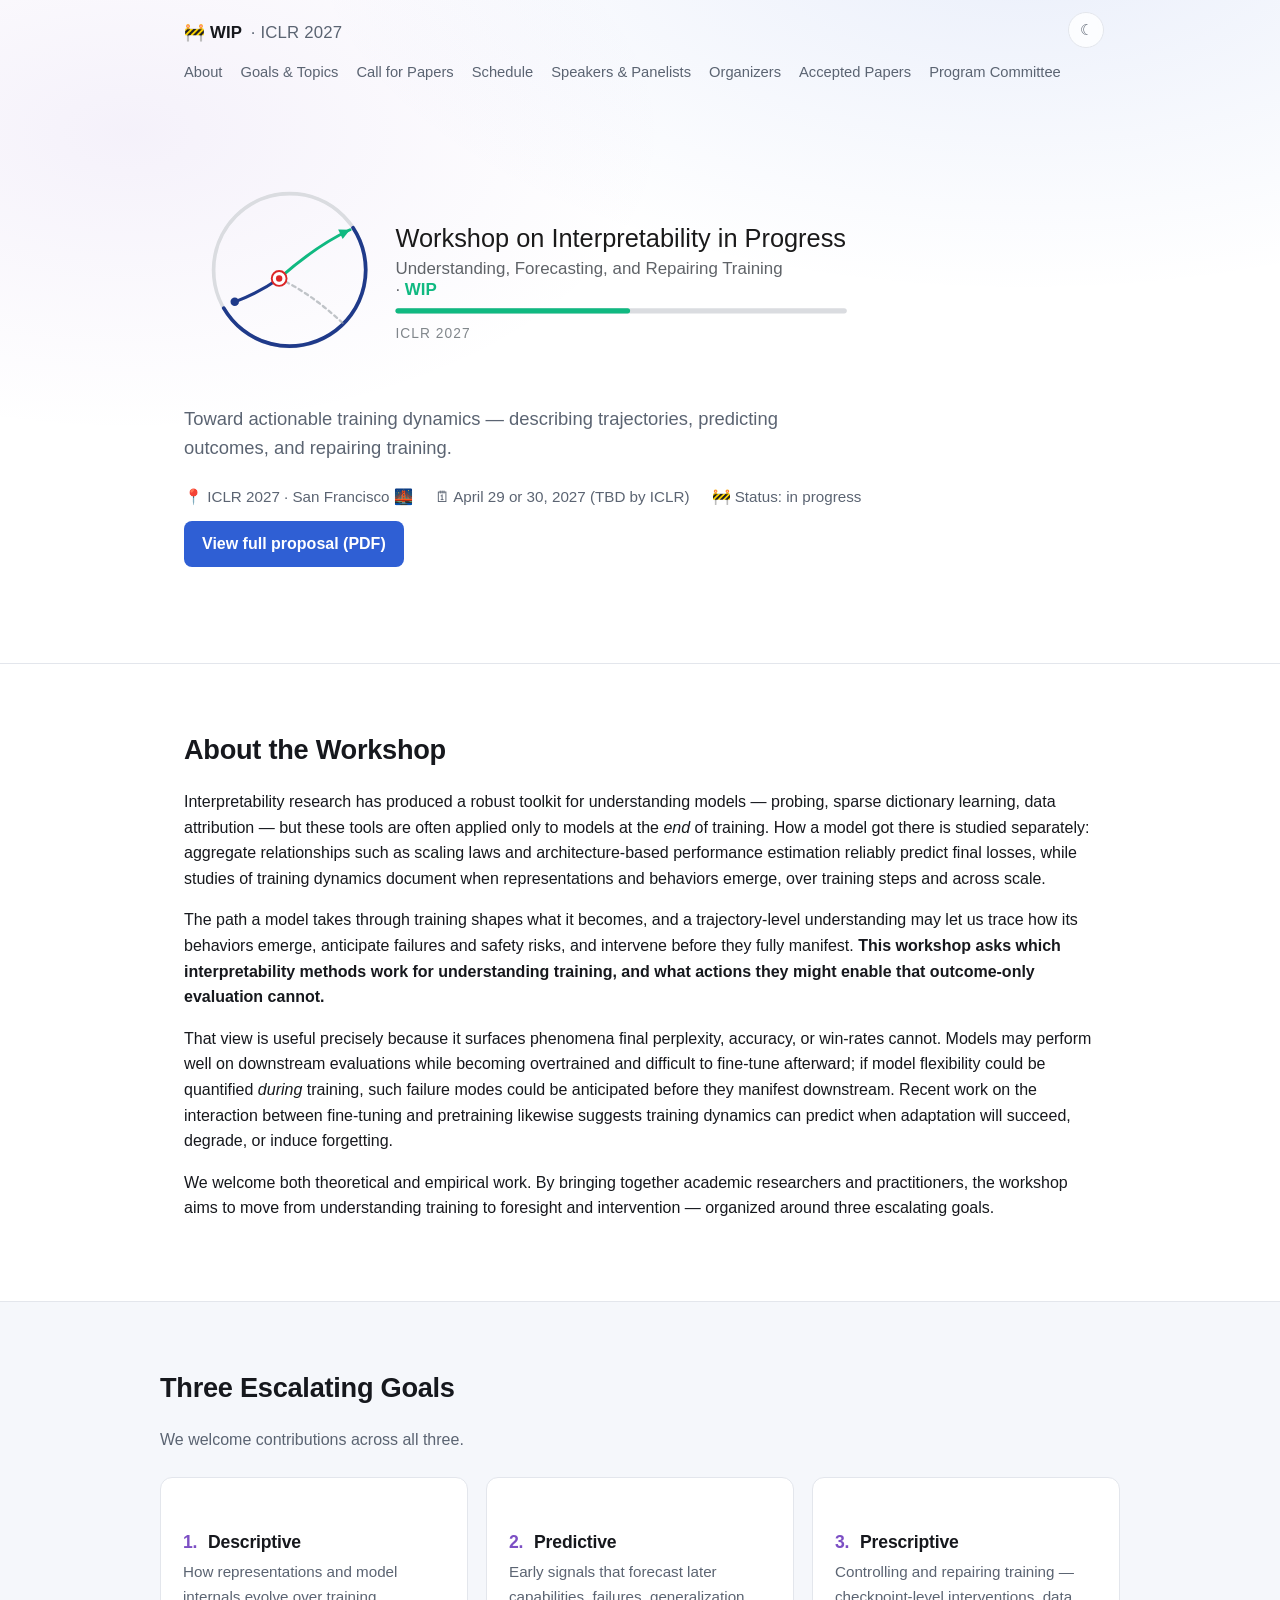
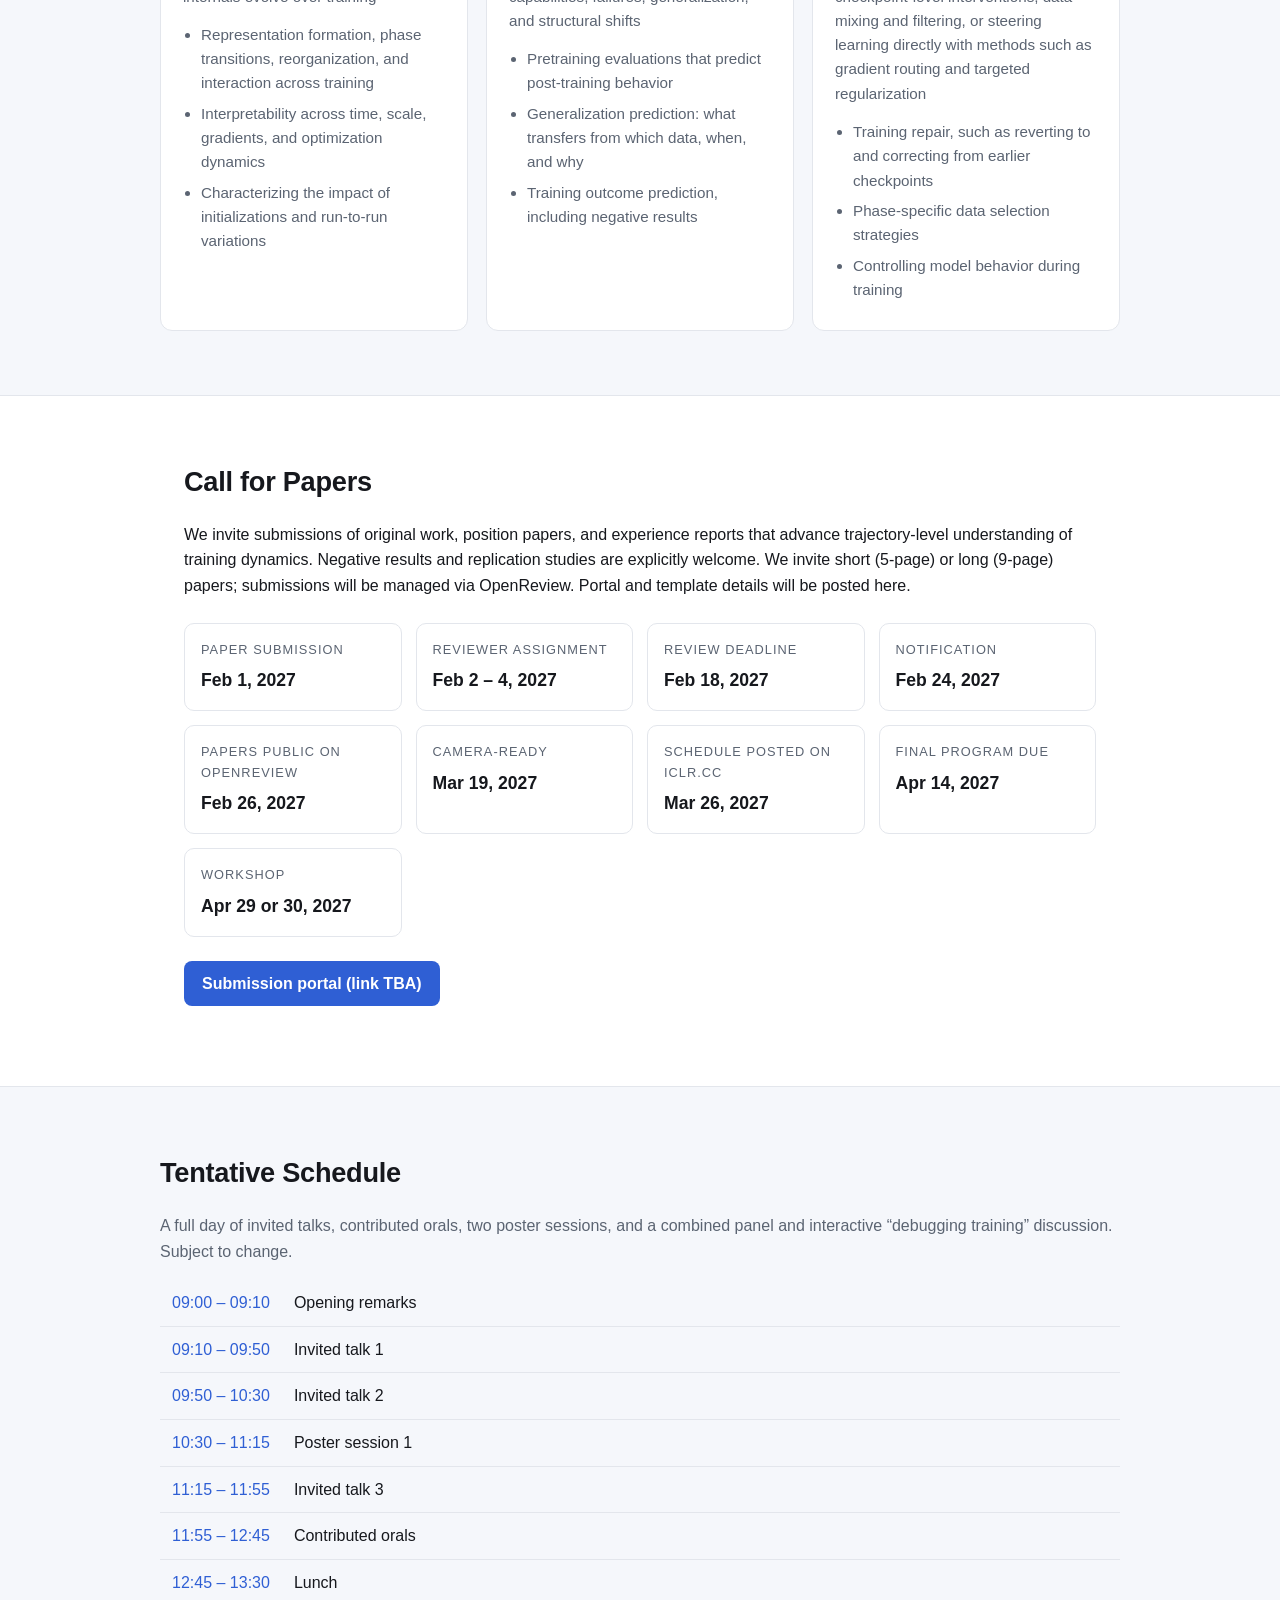
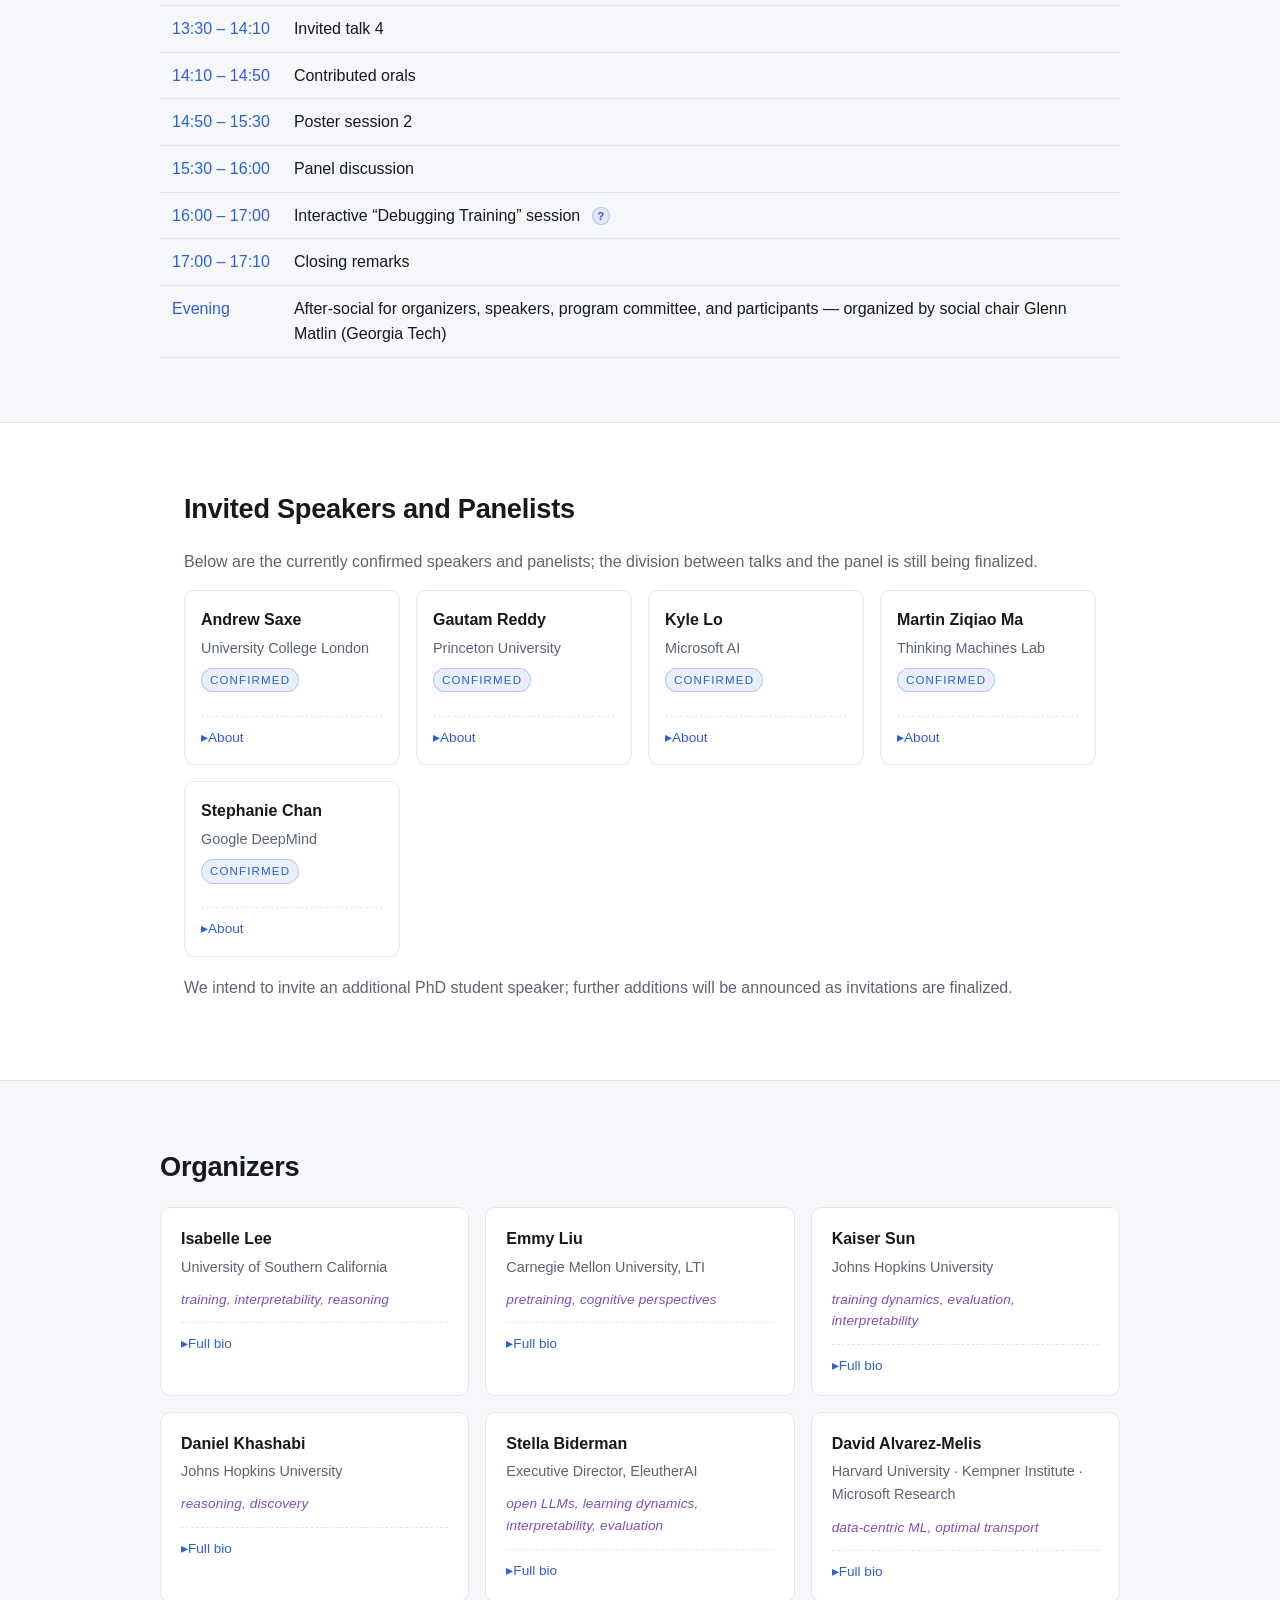
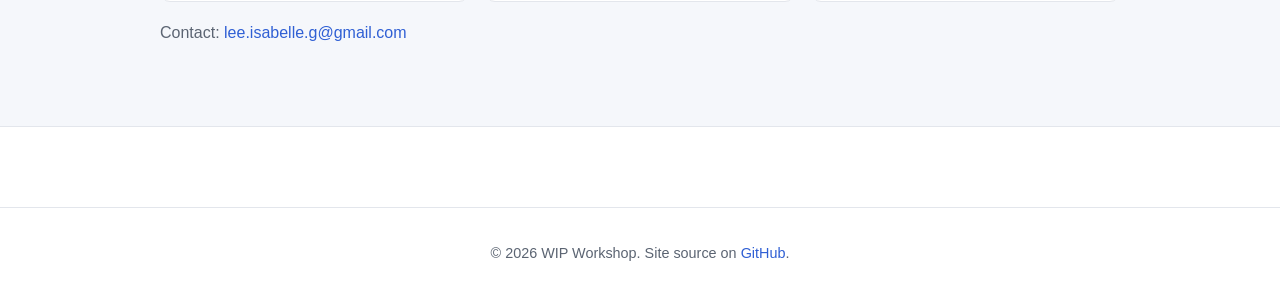
==== commit 10784095: "Add emoji to nav brand and hero; trim lockup banner; set SF venue - Nav brand becomes "🚧 WIP" on all" ====
--- a/index.html
+++ b/index.html
@@ -21,7 +21,7 @@
   <button id="theme-toggle" class="theme-toggle" type="button" aria-label="Toggle theme">☾</button>
   <header class="hero">
     <nav class="nav">
-      <a class="brand" href="index.html">WIP <span class="brand-sub">· ICLR 2027</span></a>
+      <a class="brand" href="index.html">🚧 WIP <span class="brand-sub">· ICLR 2027</span></a>
       <ul class="nav-links">
         <li><a href="#about">About</a></li>
         <li><a href="#goals">Goals &amp; Topics</a></li>
@@ -41,7 +41,7 @@
       </h1>
       <p class="tagline">Toward actionable training dynamics — describing trajectories, predicting outcomes, and repairing training.</p>
       <p class="meta">
-        <span>📍 ICLR 2027 (venue TBA)</span>
+        <span>📍 ICLR 2027 · San Francisco 🌉</span>
         <span>🗓 April 29 or 30, 2027 (TBD by ICLR)</span>
         <span>🚧 Status: in progress</span>
       </p>
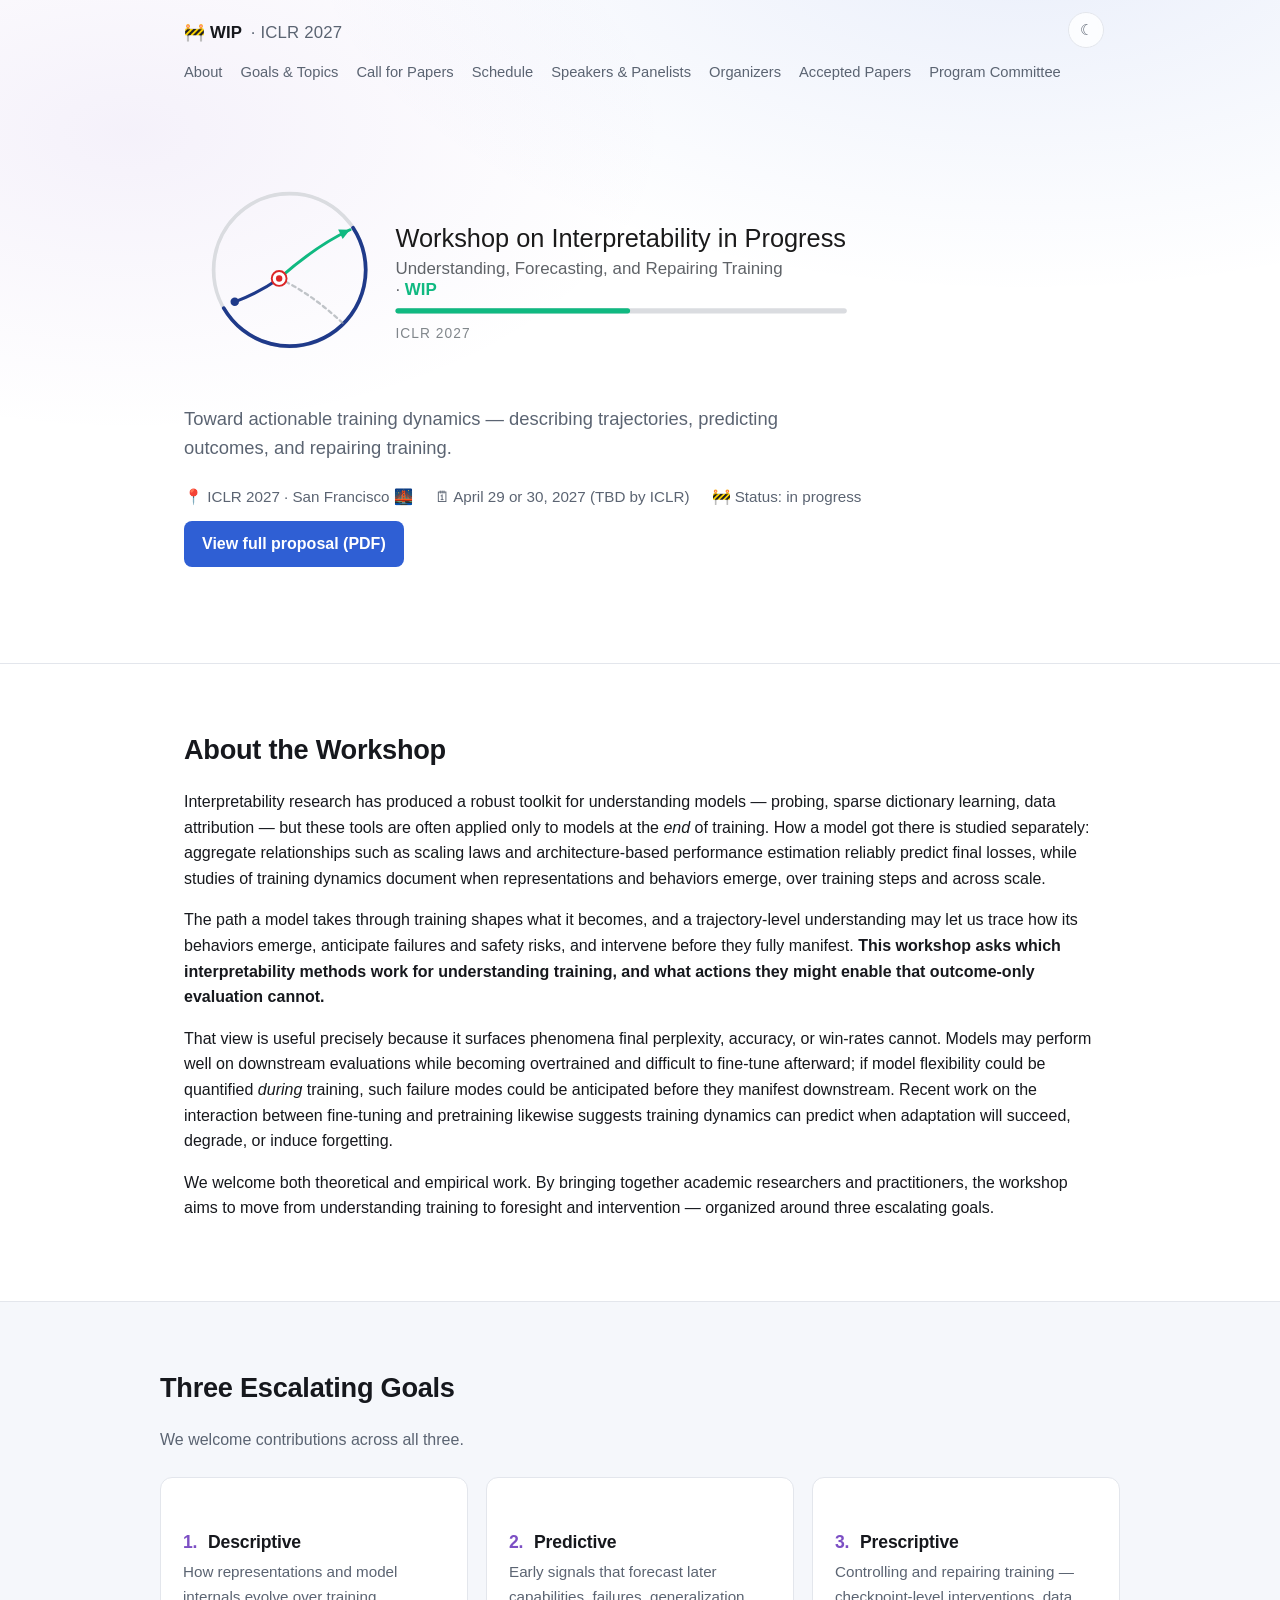
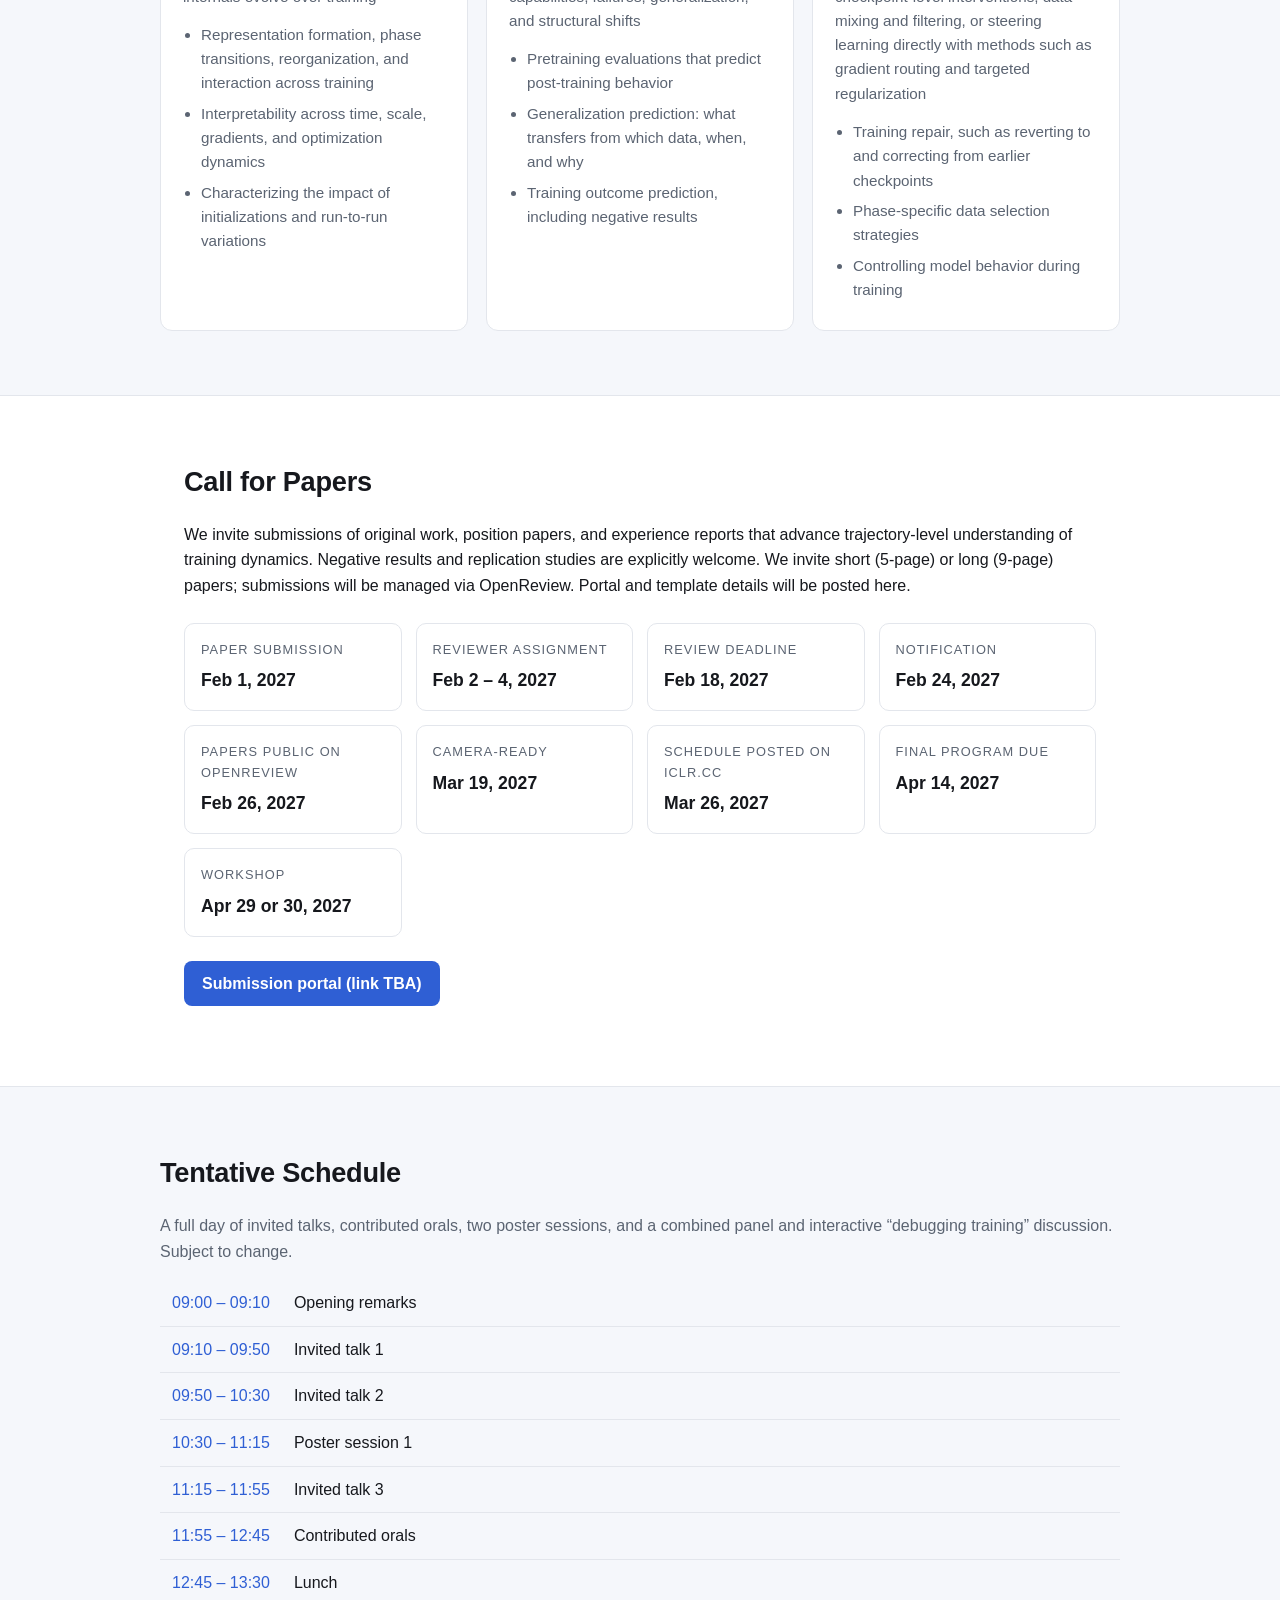
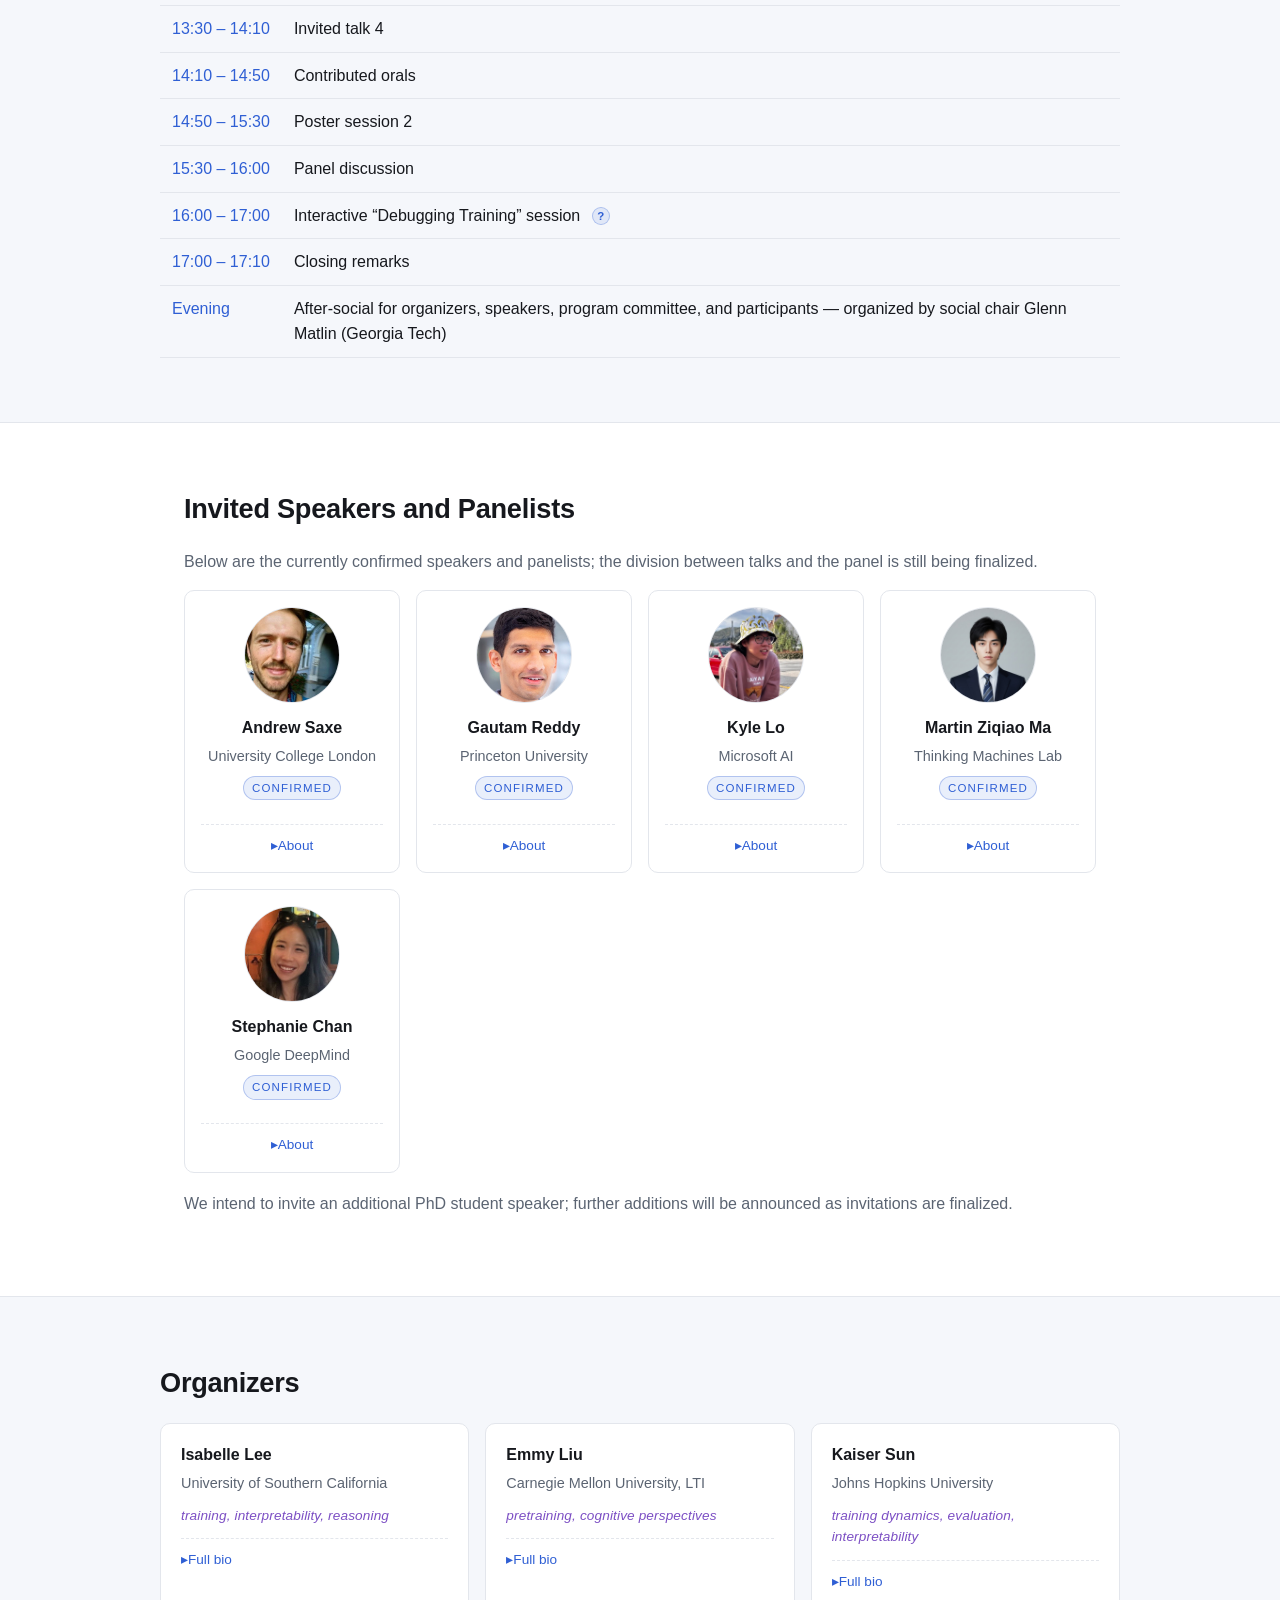
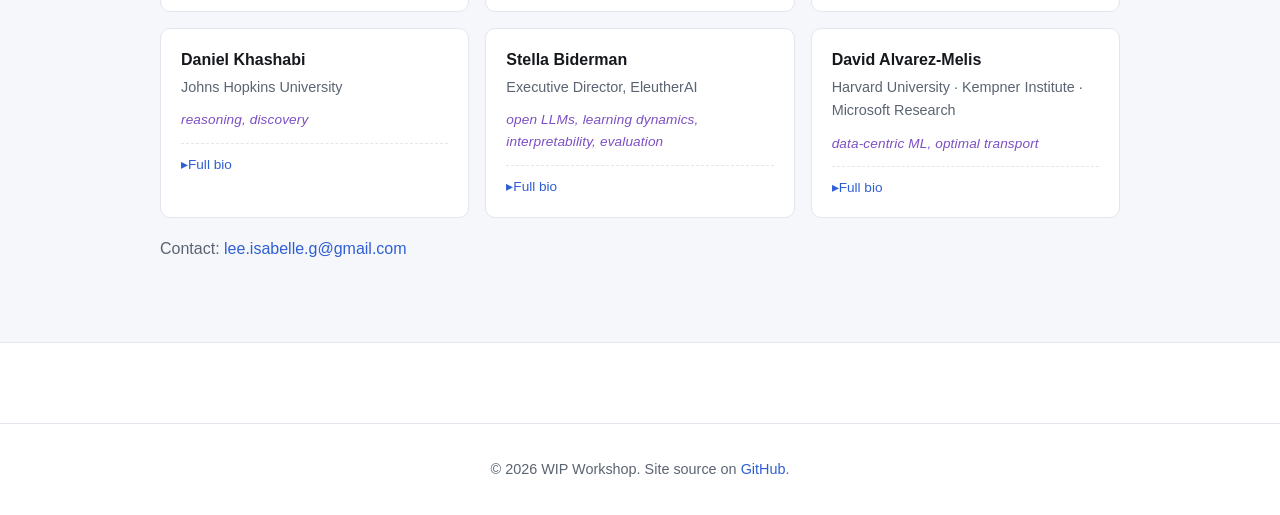
==== commit 24985ad4: "Add circular speaker photos and center speaker cards Co-Authored-By: Claude Opus 5.5 <noreply@anthro" ====
--- a/index.html
+++ b/index.html
@@ -209,6 +209,7 @@
       <p class="muted">Below are the currently confirmed speakers and panelists; the division between talks and the panel is still being finalized.</p>
       <div class="speakers-grid">
         <div class="speaker">
+          <img class="avatar" src="assets/speakers/saxe.jpg" alt="Andrew Saxe" loading="lazy">
           <p class="name">Andrew Saxe</p>
           <p class="affil">University College London</p>
           <p class="status confirmed">Confirmed</p>
@@ -218,6 +219,7 @@
           </details>
         </div>
         <div class="speaker">
+          <img class="avatar" src="assets/speakers/reddy.jpg" alt="Gautam Reddy" loading="lazy">
           <p class="name">Gautam Reddy</p>
           <p class="affil">Princeton University</p>
           <p class="status confirmed">Confirmed</p>
@@ -227,6 +229,7 @@
           </details>
         </div>
         <div class="speaker">
+          <img class="avatar" src="assets/speakers/lo.jpg" alt="Kyle Lo" loading="lazy">
           <p class="name">Kyle Lo</p>
           <p class="affil">Microsoft AI</p>
           <p class="status confirmed">Confirmed</p>
@@ -236,6 +239,7 @@
           </details>
         </div>
         <div class="speaker">
+          <img class="avatar" src="assets/speakers/ma.jpg" alt="Martin Ziqiao Ma" loading="lazy">
           <p class="name">Martin Ziqiao Ma</p>
           <p class="affil">Thinking Machines Lab</p>
           <p class="status confirmed">Confirmed</p>
@@ -245,6 +249,7 @@
           </details>
         </div>
         <div class="speaker">
+          <img class="avatar" src="assets/speakers/chan.jpg" alt="Stephanie Chan" loading="lazy">
           <p class="name">Stephanie Chan</p>
           <p class="affil">Google DeepMind</p>
           <p class="status confirmed">Confirmed</p>
--- a/assets/styles.css
+++ b/assets/styles.css
@@ -465,6 +465,19 @@
   border: 1px solid var(--border);
   border-radius: 10px;
   padding: 16px;
+  text-align: center;
+}
+.speaker .bio-details .bio { text-align: left; }
+.speaker .avatar {
+  display: block;
+  width: 96px;
+  height: 96px;
+  margin: 0 auto 12px;
+  border-radius: 50%;
+  object-fit: cover;
+  object-position: center 30%;
+  border: 1px solid var(--border);
+  background: var(--bg);
 }
 .speaker .name { margin: 0; font-weight: 600; }
 .speaker .affil { margin: 4px 0 0; color: var(--fg-muted); font-size: 0.9rem; }
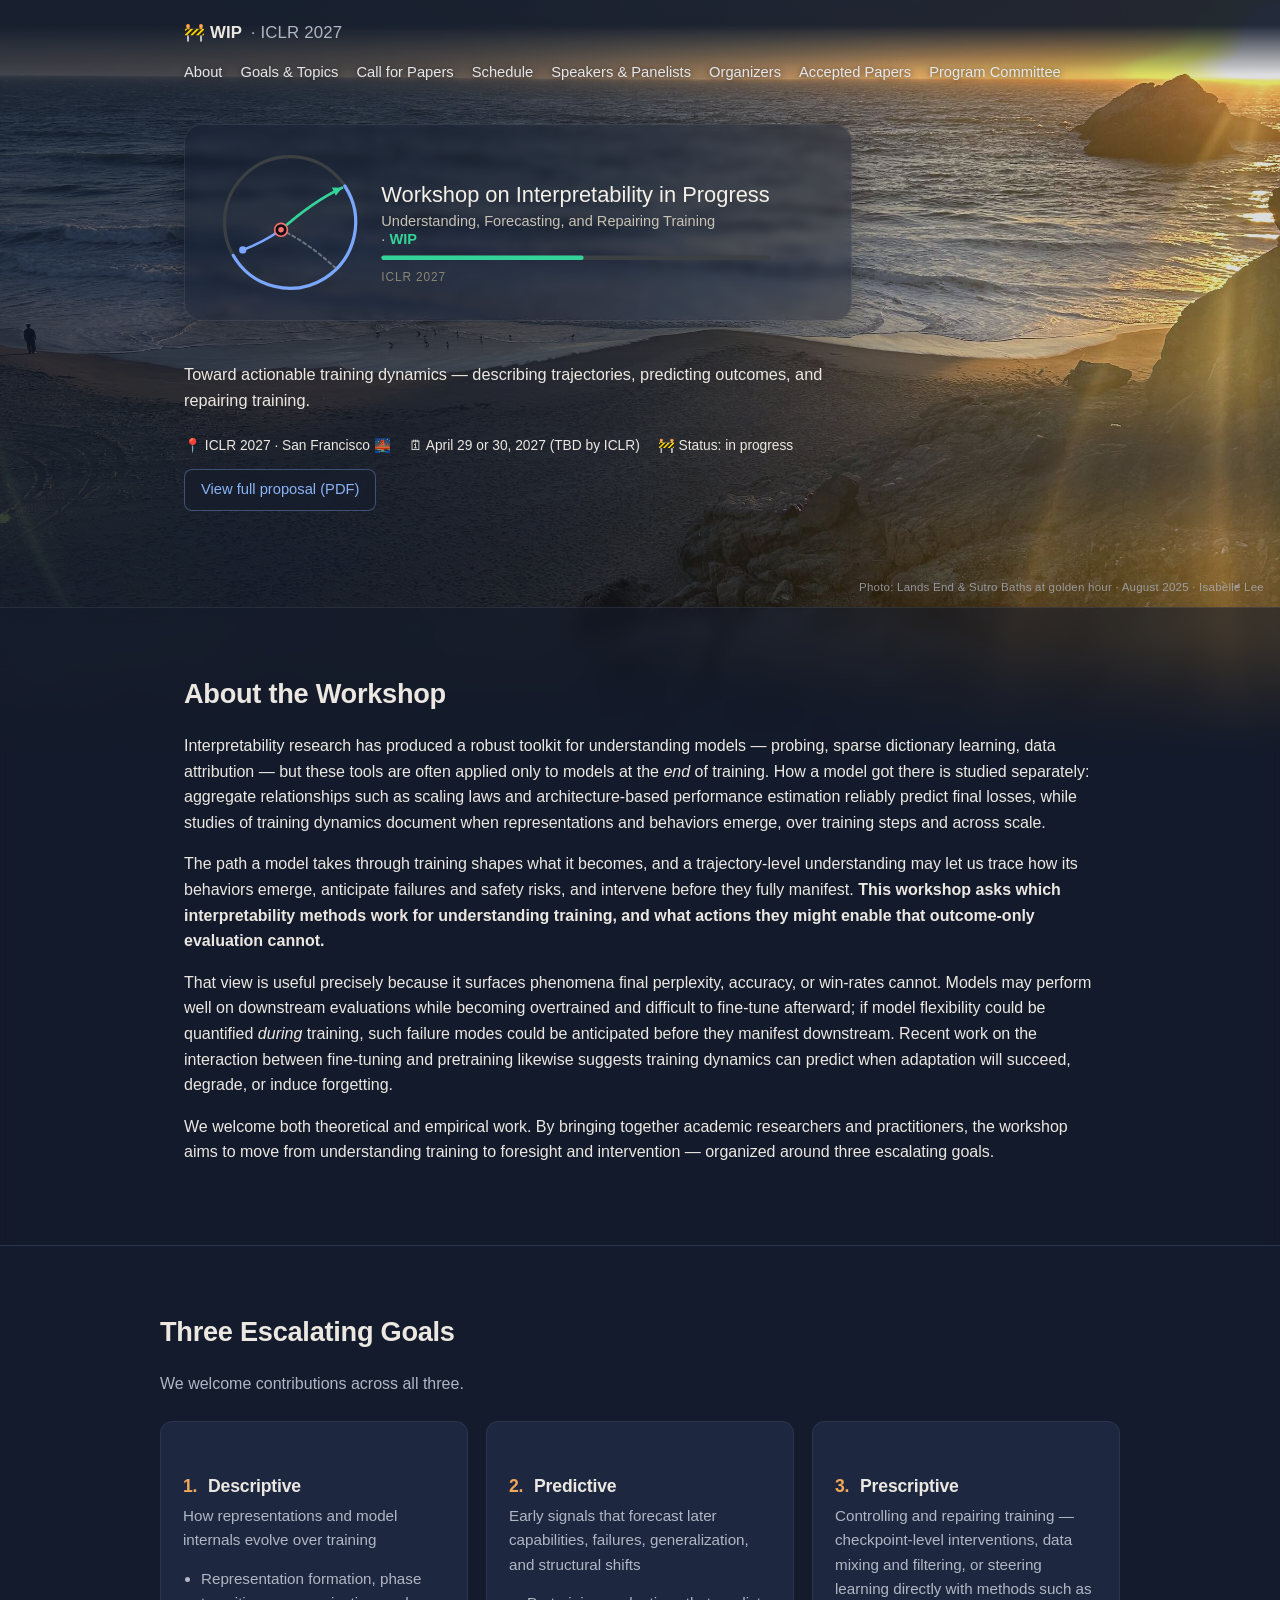
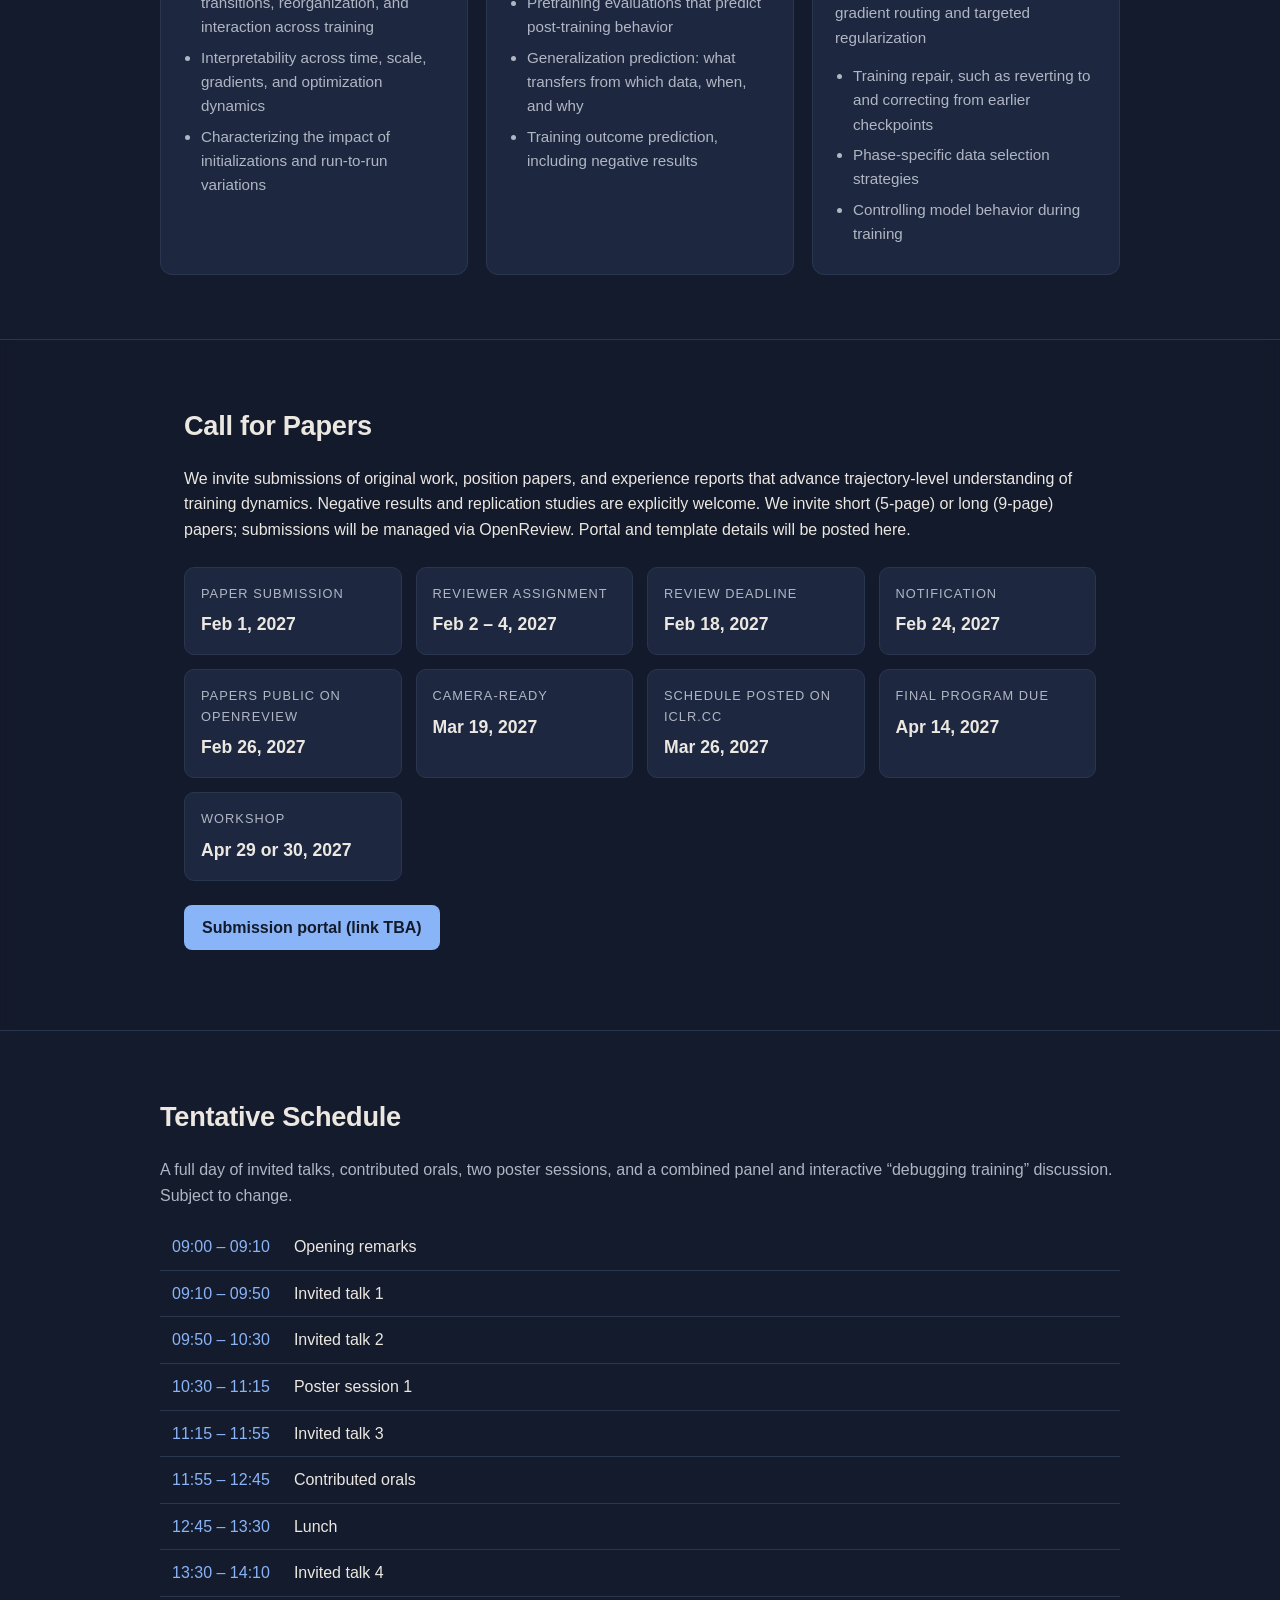
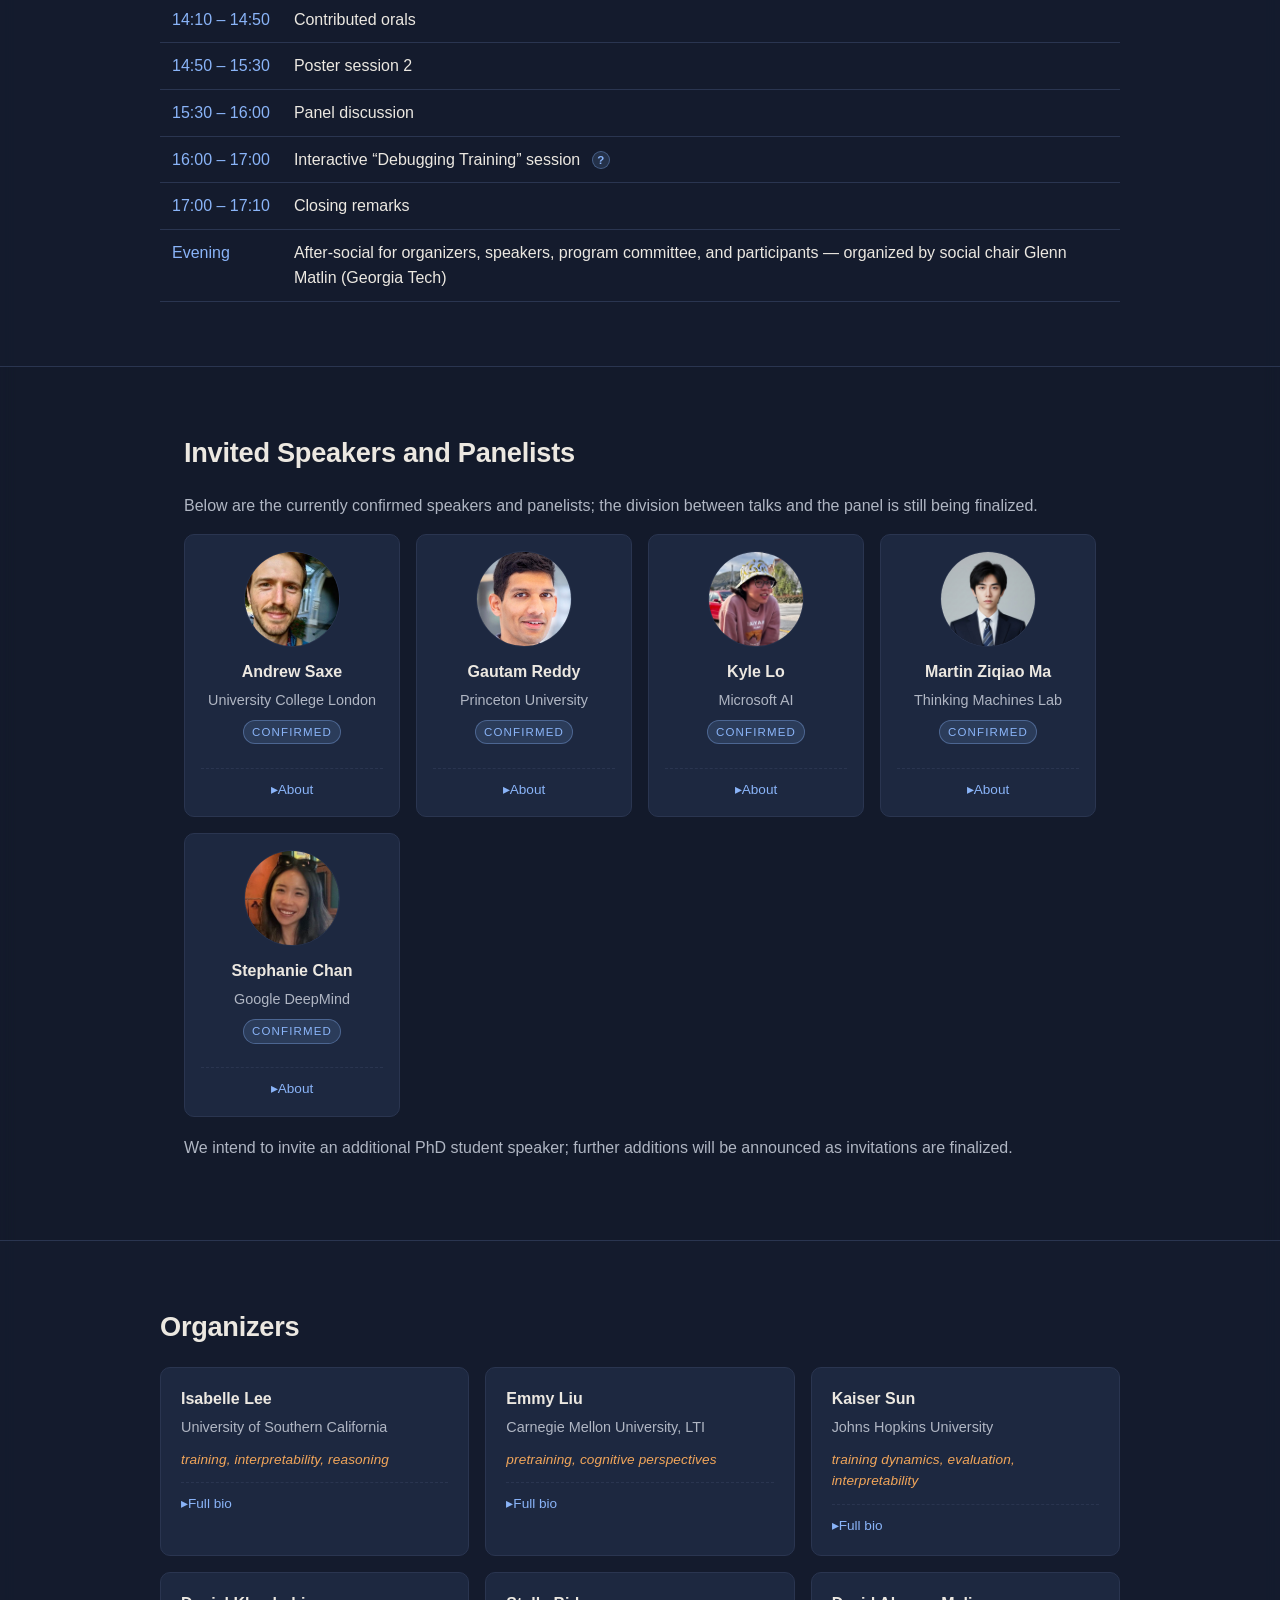
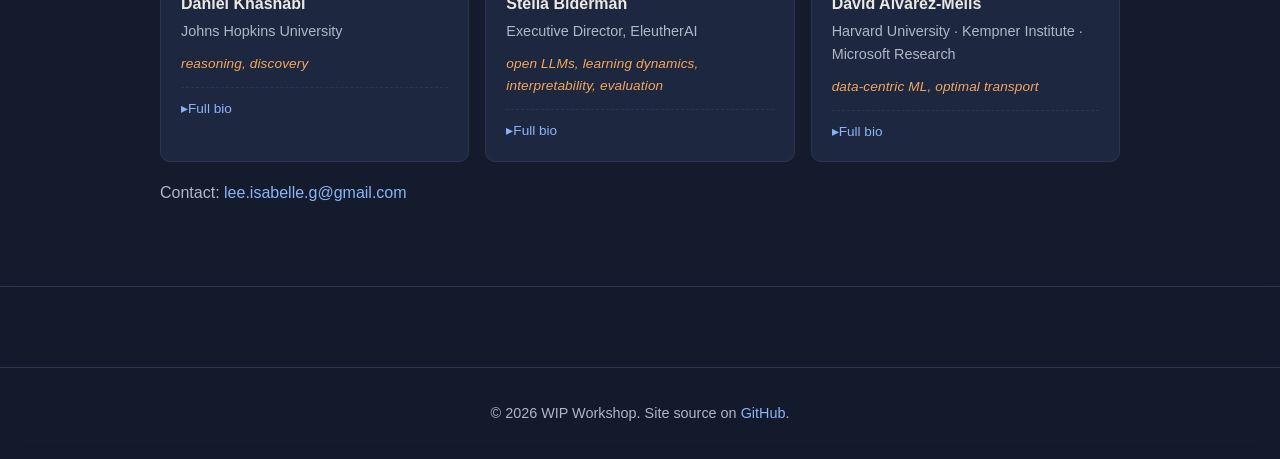
==== commit c9190614: "Add Lands End sunset hero photo; go dark-only with sunset palette - Fixed hero photo (Lands End & Su" ====
--- a/index.html
+++ b/index.html
@@ -1,5 +1,5 @@
 <!DOCTYPE html>
-<html lang="en">
+<html lang="en" data-theme="dark">
 <head>
   <meta charset="UTF-8" />
   <meta name="viewport" content="width=device-width, initial-scale=1.0" />
@@ -7,19 +7,18 @@
   <meta name="description" content="An ICLR 2027 workshop asking which interpretability methods work for understanding training and what actions they enable — describing trajectories, forecasting outcomes, and repairing training." />
   <link rel="icon" type="image/svg+xml" href="assets/logos/favicon.svg" />
   <link rel="apple-touch-icon" href="assets/logos/avatar-dark-1024.png" />
-  <link rel="stylesheet" href="assets/styles.css" />
-  <script>
-    (function () {
-      try {
-        var t = localStorage.getItem('theme');
-        if (t === 'light' || t === 'dark') document.documentElement.setAttribute('data-theme', t);
-      } catch (e) {}
-    })();
-  </script>
+  <link rel="stylesheet" href="assets/styles.css?v=20261007" />
+  <!-- Light mode disabled for now: theme is pinned to dark on <html>. To re-enable,
+       restore the saved-theme script here and the #theme-toggle button. -->
 </head>
 <body>
-  <button id="theme-toggle" class="theme-toggle" type="button" aria-label="Toggle theme">☾</button>
   <header class="hero">
+    <div class="hero-photos" aria-hidden="true">
+      <div class="hero-slides">
+        <div class="hero-photo" style="background-image: url('assets/hero/sf-1.jpg')"></div>
+      </div>
+      <div class="hero-fog"></div>
+    </div>
     <nav class="nav">
       <a class="brand" href="index.html">🚧 WIP <span class="brand-sub">· ICLR 2027</span></a>
       <ul class="nav-links">
@@ -49,6 +48,7 @@
         <a class="button" href="assets/proposal.pdf" target="_blank" rel="noopener">View full proposal (PDF)</a>
       </p>
     </div>
+    <p class="photo-credit">Photo: Lands End &amp; Sutro Baths at golden hour · August 2025 · Isabelle Lee</p>
   </header>
 
   <main>
--- a/assets/styles.css
+++ b/assets/styles.css
@@ -3,70 +3,109 @@
    - prefers-color-scheme: dark applies dark tokens when no explicit theme is set.
    - [data-theme="dark"] / [data-theme="light"] override the OS preference. */
 
+/* Palette: "Ocean Beach at golden hour" — warm sand + Pacific blue + sunset
+   amber, to sit with the hero photos. */
+
 :root,
 :root[data-theme="light"] {
   color-scheme: light;
-  --bg: #ffffff;
-  --bg-alt: #f5f7fb;
+  --bg: #fdfbf7;
+  --bg-alt: #f7f2ea;
   --surface: #ffffff;
-  --fg: #16181d;
-  --fg-muted: #5b6472;
-  --accent: #2f5fd4;
-  --accent-2: #7c4fc4;
-  --accent-hover: #1f4cb8;
-  --border: #e3e6ec;
-  --border-soft: #ecedf2;
+  --fg: #1b1d24;
+  --fg-muted: #5e6370;
+  --accent: #1f4fa8;
+  --accent-2: #b0501a;
+  --accent-hover: #173d85;
+  --border: #ebe4d8;
+  --border-soft: #f3eee5;
   --button-fg: #ffffff;
-  --accent-soft-bg: rgba(47, 95, 212, 0.10);
-  --accent-soft-border: rgba(47, 95, 212, 0.30);
-  --accent-2-soft-bg: rgba(124, 79, 196, 0.10);
-  --accent-2-soft-border: rgba(124, 79, 196, 0.30);
-  --hero-glow-1: rgba(47, 95, 212, 0.10);
-  --hero-glow-2: rgba(124, 79, 196, 0.08);
+  --accent-soft-bg: rgba(31, 79, 168, 0.08);
+  --accent-soft-border: rgba(31, 79, 168, 0.28);
+  --accent-2-soft-bg: rgba(176, 80, 26, 0.09);
+  --accent-2-soft-border: rgba(176, 80, 26, 0.30);
+  --hero-glow-1: rgba(240, 150, 60, 0.16);
+  --hero-glow-2: rgba(31, 79, 168, 0.06);
+  --hero-photo-opacity: 1;
+  --hero-fog: rgba(253, 251, 247, 0.35);
+  --nav-fog: rgba(253, 251, 247, 0.88);
+  --page-glass: rgba(253, 251, 247, 0.55);
+  --page-glass-alt: rgba(247, 242, 234, 0.25);
+  --hero-nav: #3d4250;
+  --hero-nav-glow: none;
+  --hero-text: #1f2229;
+  --hero-text-glow: none;
+  --lockup-bg: rgba(255, 255, 255, 0.34);
+  --lockup-border: rgba(255, 255, 255, 0.7);
+  --lockup-shadow: rgba(120, 80, 30, 0.10);
   --max: 960px;
 }
 
 :root[data-theme="dark"] {
   color-scheme: dark;
-  --bg: #0b0d12;
-  --bg-alt: #11141b;
-  --surface: #161a23;
-  --fg: #e6e8ef;
-  --fg-muted: #9aa3b2;
-  --accent: #7aa2f7;
-  --accent-2: #bb9af7;
-  --accent-hover: #9bbcff;
-  --border: #232836;
-  --border-soft: #1c2030;
-  --button-fg: #0b0d12;
-  --accent-soft-bg: rgba(122, 162, 247, 0.15);
-  --accent-soft-border: rgba(122, 162, 247, 0.35);
-  --accent-2-soft-bg: rgba(187, 154, 247, 0.12);
-  --accent-2-soft-border: rgba(187, 154, 247, 0.35);
-  --hero-glow-1: rgba(122, 162, 247, 0.18);
-  --hero-glow-2: rgba(187, 154, 247, 0.12);
+  --bg: #131b2b;
+  --bg-alt: #182236;
+  --surface: #1d2840;
+  --fg: #ece8e1;
+  --fg-muted: #b0b6c3;
+  --accent: #8ab4f8;
+  --accent-2: #f2a65a;
+  --accent-hover: #a8c7fa;
+  --border: #2a3550;
+  --border-soft: #222c42;
+  --button-fg: #131b2b;
+  --accent-soft-bg: rgba(138, 180, 248, 0.14);
+  --accent-soft-border: rgba(138, 180, 248, 0.35);
+  --accent-2-soft-bg: rgba(242, 166, 90, 0.12);
+  --accent-2-soft-border: rgba(242, 166, 90, 0.35);
+  --hero-glow-1: rgba(242, 166, 90, 0.14);
+  --hero-glow-2: rgba(138, 180, 248, 0.10);
+  --hero-photo-opacity: 0.85;
+  --hero-fog: rgba(19, 27, 43, 0.50);
+  --nav-fog: rgba(19, 27, 43, 0.92);
+  --page-glass: rgba(19, 27, 43, 0.58);
+  --page-glass-alt: rgba(24, 34, 54, 0.25);
+  --hero-nav: #e3e6ec;
+  --hero-nav-glow: 0 1px 6px rgba(0, 0, 0, 0.7);
+  --hero-text: var(--fg);
+  --hero-text-glow: none;
+  --lockup-bg: rgba(19, 27, 43, 0.42);
+  --lockup-border: rgba(255, 255, 255, 0.08);
+  --lockup-shadow: rgba(0, 0, 0, 0.30);
 }
 
 @media (prefers-color-scheme: dark) {
   :root:not([data-theme]) {
     color-scheme: dark;
-    --bg: #0b0d12;
-    --bg-alt: #11141b;
-    --surface: #161a23;
-    --fg: #e6e8ef;
-    --fg-muted: #9aa3b2;
-    --accent: #7aa2f7;
-    --accent-2: #bb9af7;
-    --accent-hover: #9bbcff;
-    --border: #232836;
-    --border-soft: #1c2030;
-    --button-fg: #0b0d12;
-    --accent-soft-bg: rgba(122, 162, 247, 0.15);
-    --accent-soft-border: rgba(122, 162, 247, 0.35);
-    --accent-2-soft-bg: rgba(187, 154, 247, 0.12);
-    --accent-2-soft-border: rgba(187, 154, 247, 0.35);
-    --hero-glow-1: rgba(122, 162, 247, 0.18);
-    --hero-glow-2: rgba(187, 154, 247, 0.12);
+    --bg: #131b2b;
+    --bg-alt: #182236;
+    --surface: #1d2840;
+    --fg: #ece8e1;
+    --fg-muted: #b0b6c3;
+    --accent: #8ab4f8;
+    --accent-2: #f2a65a;
+    --accent-hover: #a8c7fa;
+    --border: #2a3550;
+    --border-soft: #222c42;
+    --button-fg: #131b2b;
+    --accent-soft-bg: rgba(138, 180, 248, 0.14);
+    --accent-soft-border: rgba(138, 180, 248, 0.35);
+    --accent-2-soft-bg: rgba(242, 166, 90, 0.12);
+    --accent-2-soft-border: rgba(242, 166, 90, 0.35);
+    --hero-glow-1: rgba(242, 166, 90, 0.14);
+    --hero-glow-2: rgba(138, 180, 248, 0.10);
+    --hero-photo-opacity: 0.85;
+    --hero-fog: rgba(19, 27, 43, 0.50);
+    --nav-fog: rgba(19, 27, 43, 0.92);
+    --page-glass: rgba(19, 27, 43, 0.58);
+    --page-glass-alt: rgba(24, 34, 54, 0.25);
+    --hero-nav: #e3e6ec;
+    --hero-nav-glow: 0 1px 6px rgba(0, 0, 0, 0.7);
+    --hero-text: var(--fg);
+    --hero-text-glow: none;
+    --lockup-bg: rgba(19, 27, 43, 0.42);
+    --lockup-border: rgba(255, 255, 255, 0.08);
+    --lockup-shadow: rgba(0, 0, 0, 0.30);
   }
 }
 
@@ -88,12 +127,107 @@
 
 /* Hero */
 .hero {
+  position: relative;
+  isolation: isolate;
   background:
     radial-gradient(1200px 600px at 80% -10%, var(--hero-glow-1), transparent 60%),
     radial-gradient(900px 500px at 10% 20%, var(--hero-glow-2), transparent 60%),
     var(--bg);
   border-bottom: 1px solid var(--border);
   padding-bottom: 80px;
+}
+
+/* Ocean Beach photo behind the main hero, faded into the
+   page by a mask, with a fog bank over the logo/text side so the thin logo
+   strokes stay legible. */
+.hero-photos {
+  /* Fixed to the viewport so the rest of the page scrolls over the photo. */
+  position: fixed;
+  top: 0;
+  left: 0;
+  right: 0;
+  height: max(720px, 58.75vw);
+  z-index: -1;
+  overflow: hidden;
+  pointer-events: none;
+  -webkit-mask-image: linear-gradient(180deg, #000 85%, transparent 100%);
+          mask-image: linear-gradient(180deg, #000 85%, transparent 100%);
+}
+.hero:not(.compact) { border-bottom: 0; }
+.photo-credit {
+  position: absolute;
+  right: 16px;
+  bottom: 10px;
+  margin: 0;
+  font-size: 0.72rem;
+  letter-spacing: 0.02em;
+  color: var(--fg-muted);
+  opacity: 0.75;
+}
+/* Page content after the photo hero: frosted glass so the photo shows
+   through faintly as you scroll. */
+.hero:not(.compact) ~ main,
+.hero:not(.compact) ~ .footer {
+  position: relative;
+  z-index: 1;
+  background: var(--page-glass);
+  -webkit-backdrop-filter: blur(8px);
+          backdrop-filter: blur(8px);
+}
+.hero:not(.compact) ~ main {
+  border-top: 1px solid var(--lockup-border);
+}
+.hero:not(.compact) ~ main .section.alt {
+  background: var(--page-glass-alt);
+}
+.hero-slides {
+  position: absolute;
+  inset: 0;
+  opacity: var(--hero-photo-opacity);
+}
+.hero-photo {
+  position: absolute;
+  inset: 0;
+  background-size: cover;
+  background-position: 70% top;
+  filter: brightness(1.08);
+  background-repeat: no-repeat;
+}
+
+/* Fog: a soft bank over the left (where the logo sits) plus slow-drifting wisps. */
+.hero-fog,
+.hero-fog::before {
+  position: absolute;
+  inset: -10% -20%;
+}
+.hero-fog {
+  background:
+    linear-gradient(180deg, var(--nav-fog) 0, var(--nav-fog) 100px, transparent 150px),
+    radial-gradient(ellipse 55% 75% at 30% 45%, var(--hero-fog) 0%, var(--hero-fog) 35%, transparent 75%),
+    linear-gradient(90deg, var(--hero-fog) 0%, transparent 70%);
+}
+.hero-fog::before {
+  content: "";
+  background:
+    radial-gradient(ellipse 30% 14% at 25% 70%, var(--hero-fog), transparent 70%),
+    radial-gradient(ellipse 26% 12% at 70% 58%, var(--hero-fog), transparent 70%),
+    radial-gradient(ellipse 34% 16% at 55% 85%, var(--hero-fog), transparent 70%);
+  filter: blur(18px);
+  animation: hero-fog-drift 45s ease-in-out infinite alternate;
+}
+@keyframes hero-fog-drift {
+  from { transform: translateX(-6%); }
+  to   { transform: translateX(6%); }
+}
+
+@media (prefers-reduced-motion: reduce) {
+  .hero-fog::before { animation: none; }
+}
+@media (max-width: 600px) {
+  /* Text spans the full width on phones, so fog the whole photo more evenly. */
+  .hero-fog {
+    background: linear-gradient(180deg, var(--hero-fog) 0%, var(--hero-fog) 70%, transparent 100%);
+  }
 }
 .hero.compact { padding-bottom: 24px; }
 
@@ -130,9 +264,47 @@
   margin: 0 0 22px;
   line-height: 1;
 }
+/* Frosted panel behind the logo on the photo hero. */
+.hero:not(.compact) .nav-links a:not(:hover) {
+  color: var(--hero-nav);
+  text-shadow: var(--hero-nav-glow);
+}
+.hero:not(.compact) .tagline,
+.hero:not(.compact) .meta {
+  color: var(--hero-text);
+  text-shadow: var(--hero-text-glow);
+}
+.hero:not(.compact) .tagline { font-size: 1.02rem; }
+.hero:not(.compact) .meta { font-size: 0.86rem; gap: 18px; }
+/* Quieter, glassy CTA on the photo hero (other .button uses stay solid). */
+.hero:not(.compact) .button {
+  background: var(--lockup-bg);
+  color: var(--accent);
+  border: 1px solid var(--accent-soft-border);
+  font-weight: 500;
+  font-size: 0.92rem;
+  padding: 8px 16px;
+  -webkit-backdrop-filter: blur(4px);
+          backdrop-filter: blur(4px);
+}
+.hero:not(.compact) .button:hover {
+  background: var(--accent-soft-bg);
+  border-color: var(--accent);
+}
+.hero:not(.compact) .hero-lockup {
+  max-width: calc(640px + 2 * 14px);
+  margin-bottom: 40px; /* beats the generic `.hero h1` margin */
+  padding: 6px 14px;
+  border-radius: 18px;
+  background: var(--lockup-bg);
+  border: 1px solid var(--lockup-border);
+  box-shadow: 0 10px 30px var(--lockup-shadow);
+  -webkit-backdrop-filter: blur(4px) saturate(1.1);
+          backdrop-filter: blur(4px) saturate(1.1);
+}
 .hero-lockup img {
   width: 100%;
-  max-width: 740px;
+  max-width: 640px;
   height: auto;
 }
 .brand-sub {
@@ -195,7 +367,7 @@
 .hero-inner {
   max-width: var(--max);
   margin: 0 auto;
-  padding: 60px 24px 0;
+  padding: 20px 24px 0;
 }
 @media (max-width: 600px) {
   .hero { padding-bottom: 48px; }
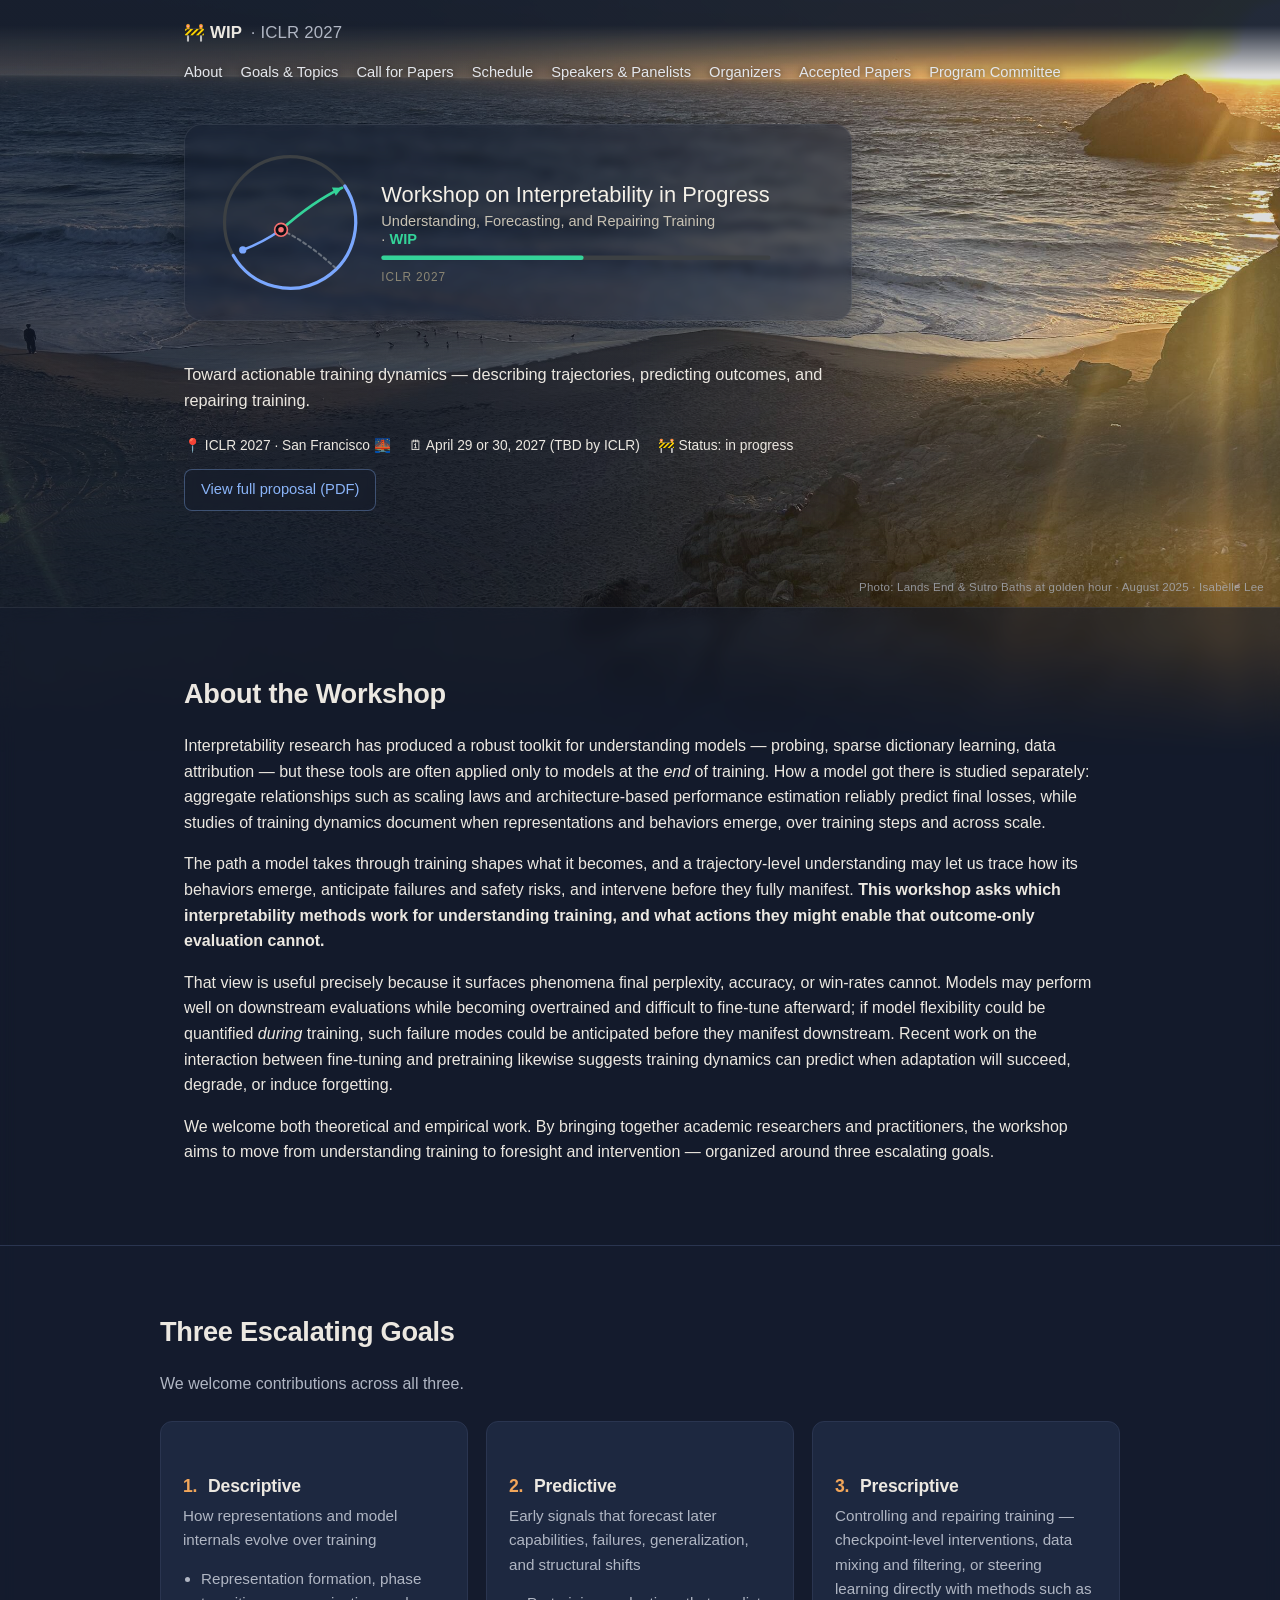
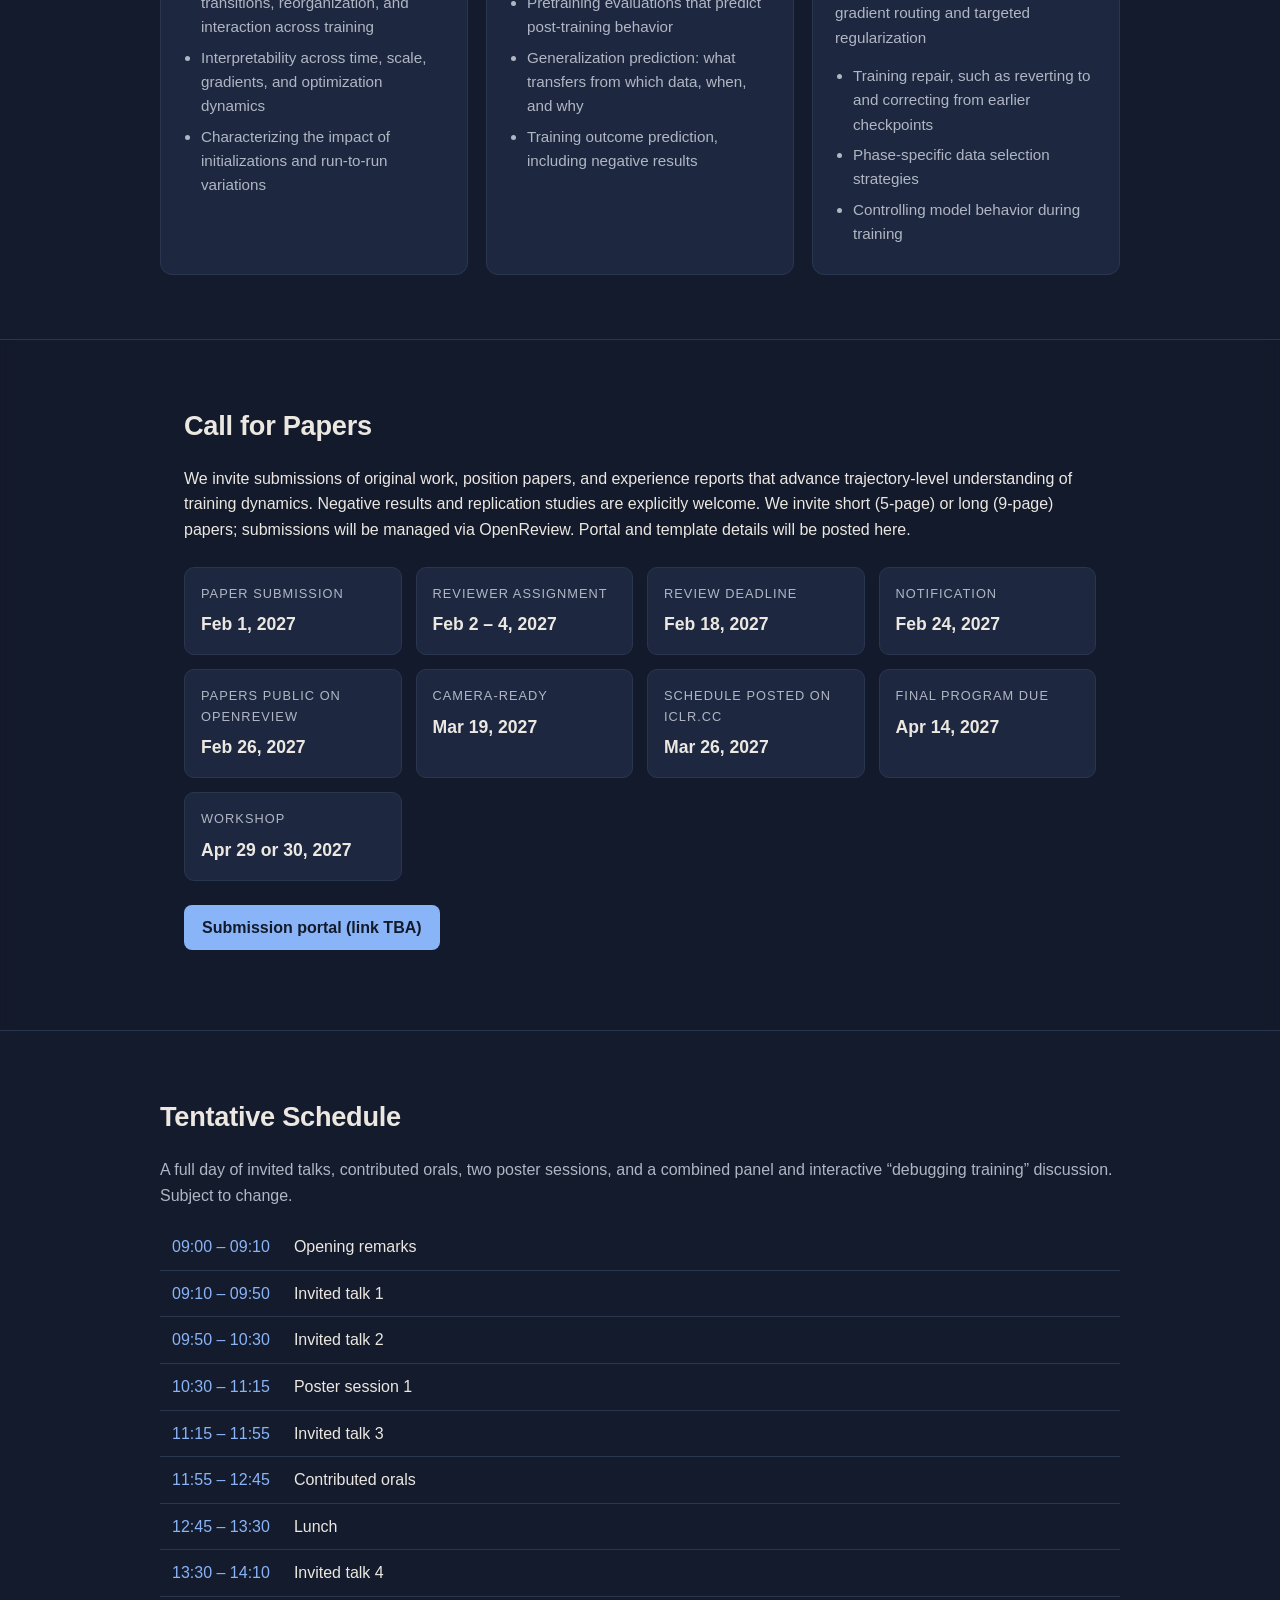
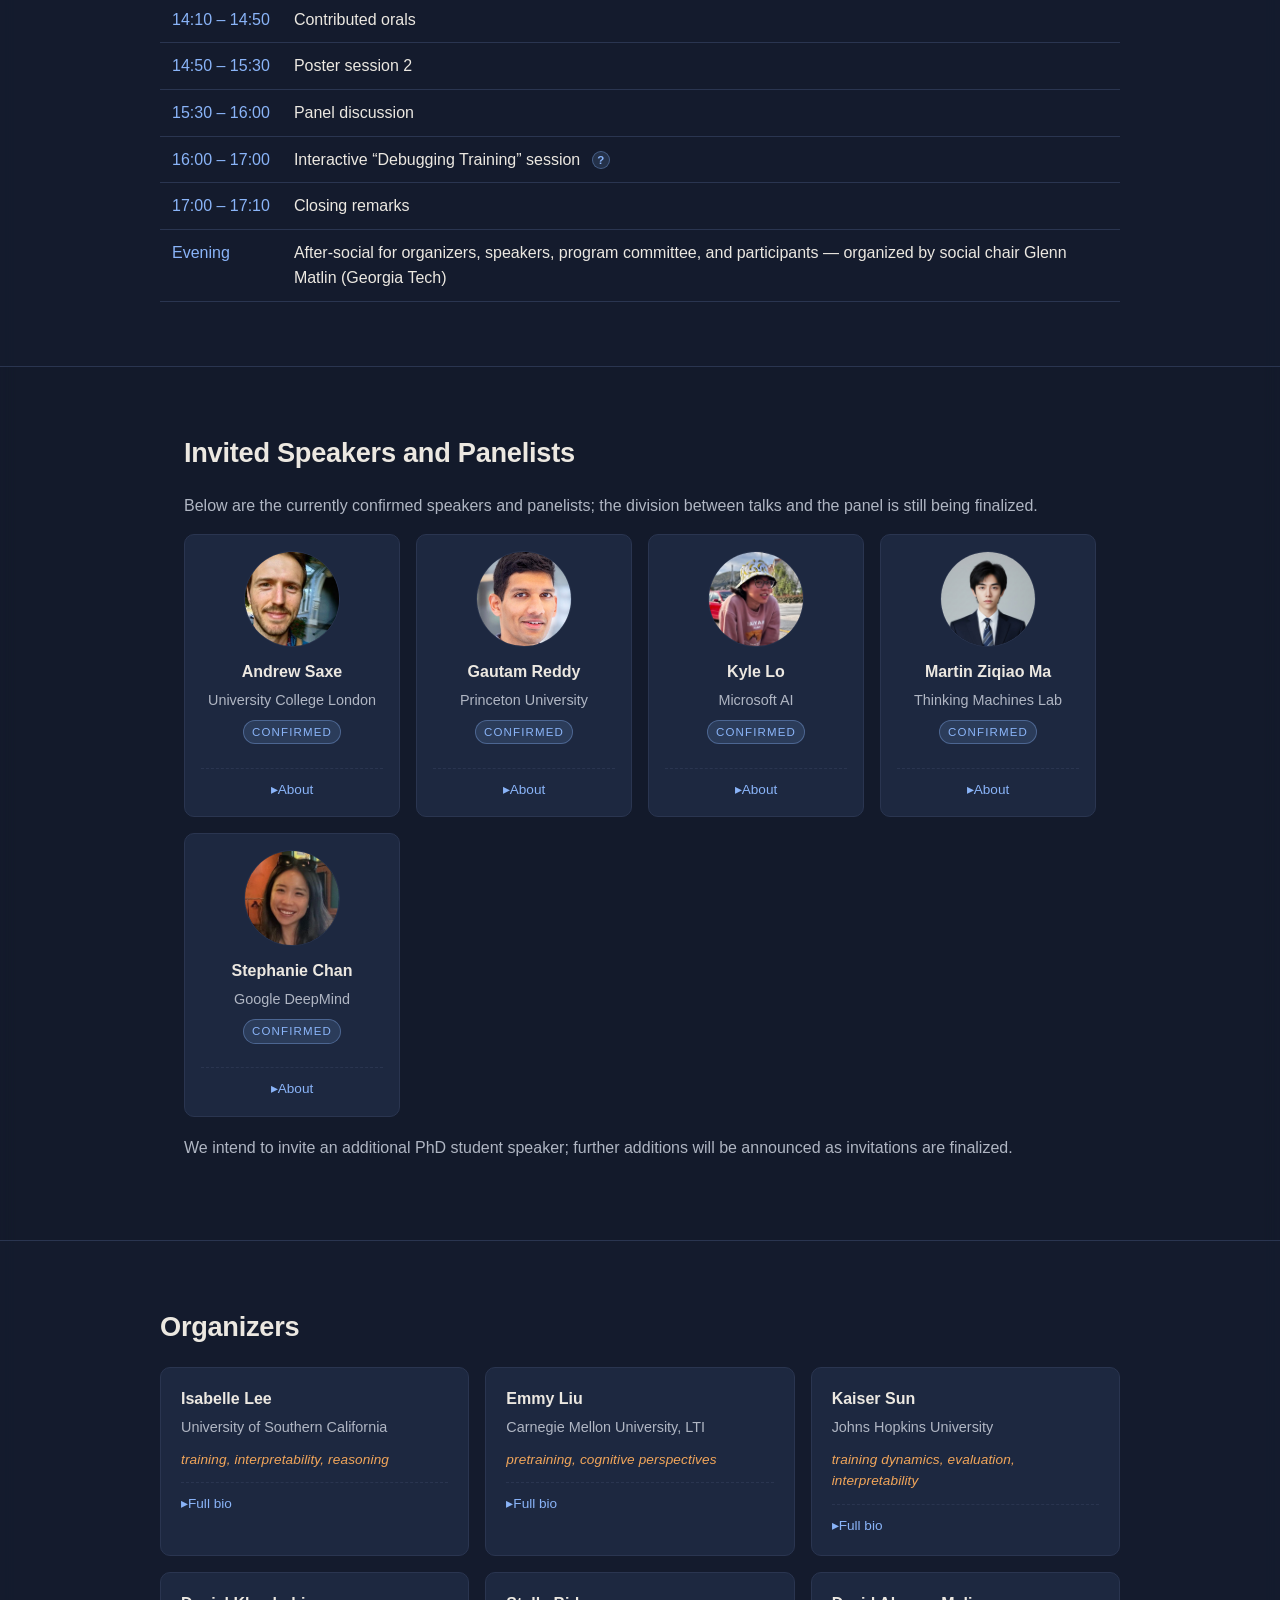
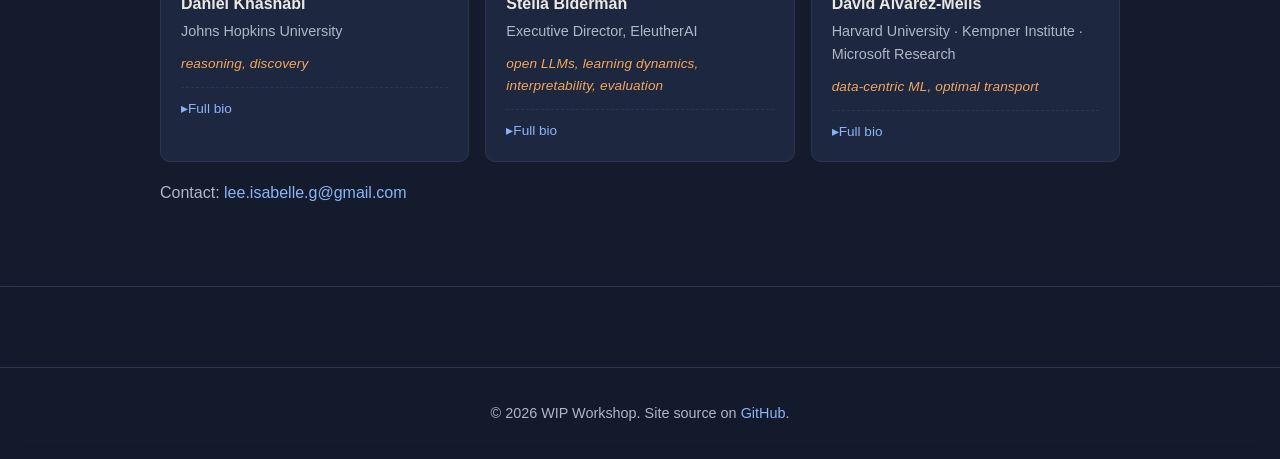
==== commit ffd9736a: "Polish the phone layout: compact logo, sunset crop, collapsible menu - Phone-only hero photo crop th" ====
--- a/index.html
+++ b/index.html
@@ -21,7 +21,10 @@
     </div>
     <nav class="nav">
       <a class="brand" href="index.html">🚧 WIP <span class="brand-sub">· ICLR 2027</span></a>
-      <ul class="nav-links">
+      <button class="nav-toggle" type="button" aria-expanded="false" aria-controls="nav-links" aria-label="Menu"
+        onclick="this.setAttribute('aria-expanded', this.closest('.nav').classList.toggle('open'))">☰</button>
+      <ul class="nav-links" id="nav-links"
+        onclick="if (event.target.closest('a')) { var n = this.closest('.nav'); n.classList.remove('open'); n.querySelector('.nav-toggle').setAttribute('aria-expanded', 'false'); }">
         <li><a href="#about">About</a></li>
         <li><a href="#goals">Goals &amp; Topics</a></li>
         <li><a href="#cfp">Call for Papers</a></li>
@@ -37,10 +40,11 @@
       <h1 class="hero-lockup">
         <img class="logo-light" src="assets/logos/logo-lockup-light.svg" alt="WIP: Workshop on Interpretability in Progress: Understanding, Forecasting, and Repairing Training — ICLR 2027 Workshop" />
         <img class="logo-dark" src="assets/logos/logo-lockup-dark.svg" alt="WIP: Workshop on Interpretability in Progress: Understanding, Forecasting, and Repairing Training — ICLR 2027 Workshop" />
+        <img class="logo-stacked" src="assets/logos/logo-stacked-dark.svg" alt="WIP: Workshop on Interpretability in Progress: Understanding, Forecasting, and Repairing Training — ICLR 2027 Workshop" />
       </h1>
       <p class="tagline">Toward actionable training dynamics — describing trajectories, predicting outcomes, and repairing training.</p>
       <p class="meta">
-        <span>📍 ICLR 2027 · San Francisco 🌉</span>
+        <span>📍 ICLR 2027 · <span class="text-full">San Francisco</span><span class="text-short">SF</span> 🌉</span>
         <span>🗓 April 29 or 30, 2027 (TBD by ICLR)</span>
         <span>🚧 Status: in progress</span>
       </p>
--- a/assets/styles.css
+++ b/assets/styles.css
@@ -164,6 +164,9 @@
   color: var(--fg-muted);
   opacity: 0.75;
 }
+@media (max-width: 600px) {
+  .photo-credit { left: 16px; text-align: right; font-size: 0.66rem; }
+}
 /* Page content after the photo hero: frosted glass so the photo shows
    through faintly as you scroll. */
 .hero:not(.compact) ~ main,
@@ -224,9 +227,17 @@
   .hero-fog::before { animation: none; }
 }
 @media (max-width: 600px) {
-  /* Text spans the full width on phones, so fog the whole photo more evenly. */
+  /* Phones get a portrait crop that keeps the sun and Seal Rock in frame
+     (!important beats the inline desktop image on the element). */
+  .hero-photo {
+    background-image: url("hero/sf-1-mobile.jpg") !important;
+    background-position: right top;
+  }
+  /* Light fog: enough under the menu and text, but let the sun glow through. */
   .hero-fog {
-    background: linear-gradient(180deg, var(--hero-fog) 0%, var(--hero-fog) 70%, transparent 100%);
+    background:
+      linear-gradient(180deg, var(--nav-fog) 0, rgba(19, 27, 43, 0.45) 140px, transparent 230px),
+      linear-gradient(180deg, transparent 30%, var(--hero-fog) 50%, var(--hero-fog) 85%, transparent 100%);
   }
 }
 .hero.compact { padding-bottom: 24px; }
@@ -371,7 +382,7 @@
 }
 @media (max-width: 600px) {
   .hero { padding-bottom: 48px; }
-  .hero-inner { padding: 24px 14px 0; }
+  .hero-inner { padding: 6px 14px 0; }
   .nav { padding: 14px 16px; }
   .section { padding: 40px 16px; }
 
@@ -740,3 +751,65 @@
   color: var(--fg-muted);
   font-size: 0.9rem;
 }
+
+/* Phones: swap in the compact lockup (ring beside a 3-line title) so the
+   logo stays legible, and keep the hero text below it understated. */
+.logo-stacked { display: none; }
+.text-short { display: none; }
+@media (max-width: 600px) {
+  .hero-lockup .logo-light,
+  .hero-lockup .logo-dark { display: none !important; }
+  .hero-lockup .logo-stacked { display: block; width: 100%; height: auto; }
+  .hero:not(.compact) .hero-lockup { margin-bottom: 20px; padding: 14px 16px; }
+  .hero:not(.compact) .tagline { font-size: 0.76rem; line-height: 1.5; margin-bottom: 10px; }
+  .hero:not(.compact) .meta { font-size: 0.68rem; gap: 2px 12px; }
+  .hero:not(.compact) .cta-row { margin-top: 12px; }
+  .hero:not(.compact) .button { font-size: 0.72rem; padding: 5px 11px; }
+  .photo-credit { font-size: 0.6rem; text-wrap: balance; }
+  .text-full { display: none; }
+  .text-short { display: inline; }
+}
+
+/* Phones: the menu collapses behind a "Menu" button and opens as a
+   frosted dropdown over the page. */
+.nav-toggle { display: none; }
+@media (max-width: 600px) {
+  .nav { position: relative; }
+  .nav-toggle {
+    display: inline-flex;
+    align-items: center;
+    gap: 6px;
+    padding: 4px 11px;
+    font: inherit;
+    font-size: 1rem;
+    line-height: 1.4;
+    color: var(--fg);
+    background: var(--lockup-bg);
+    border: 1px solid var(--lockup-border);
+    border-radius: 999px;
+    cursor: pointer;
+    -webkit-backdrop-filter: blur(6px);
+            backdrop-filter: blur(6px);
+  }
+  .nav-links { display: none; }
+  .nav.open .nav-links {
+    display: flex;
+    flex-direction: column;
+    align-items: stretch;
+    gap: 0;
+    position: absolute;
+    top: 100%;
+    left: 16px;
+    right: 16px;
+    z-index: 10;
+    padding: 8px 16px;
+    background: var(--nav-fog);
+    border: 1px solid var(--lockup-border);
+    border-radius: 14px;
+    box-shadow: 0 12px 30px var(--lockup-shadow);
+    -webkit-backdrop-filter: blur(12px);
+            backdrop-filter: blur(12px);
+  }
+  .nav.open .nav-links a { display: block; padding: 8px 0; font-size: 0.92rem; }
+}
+}
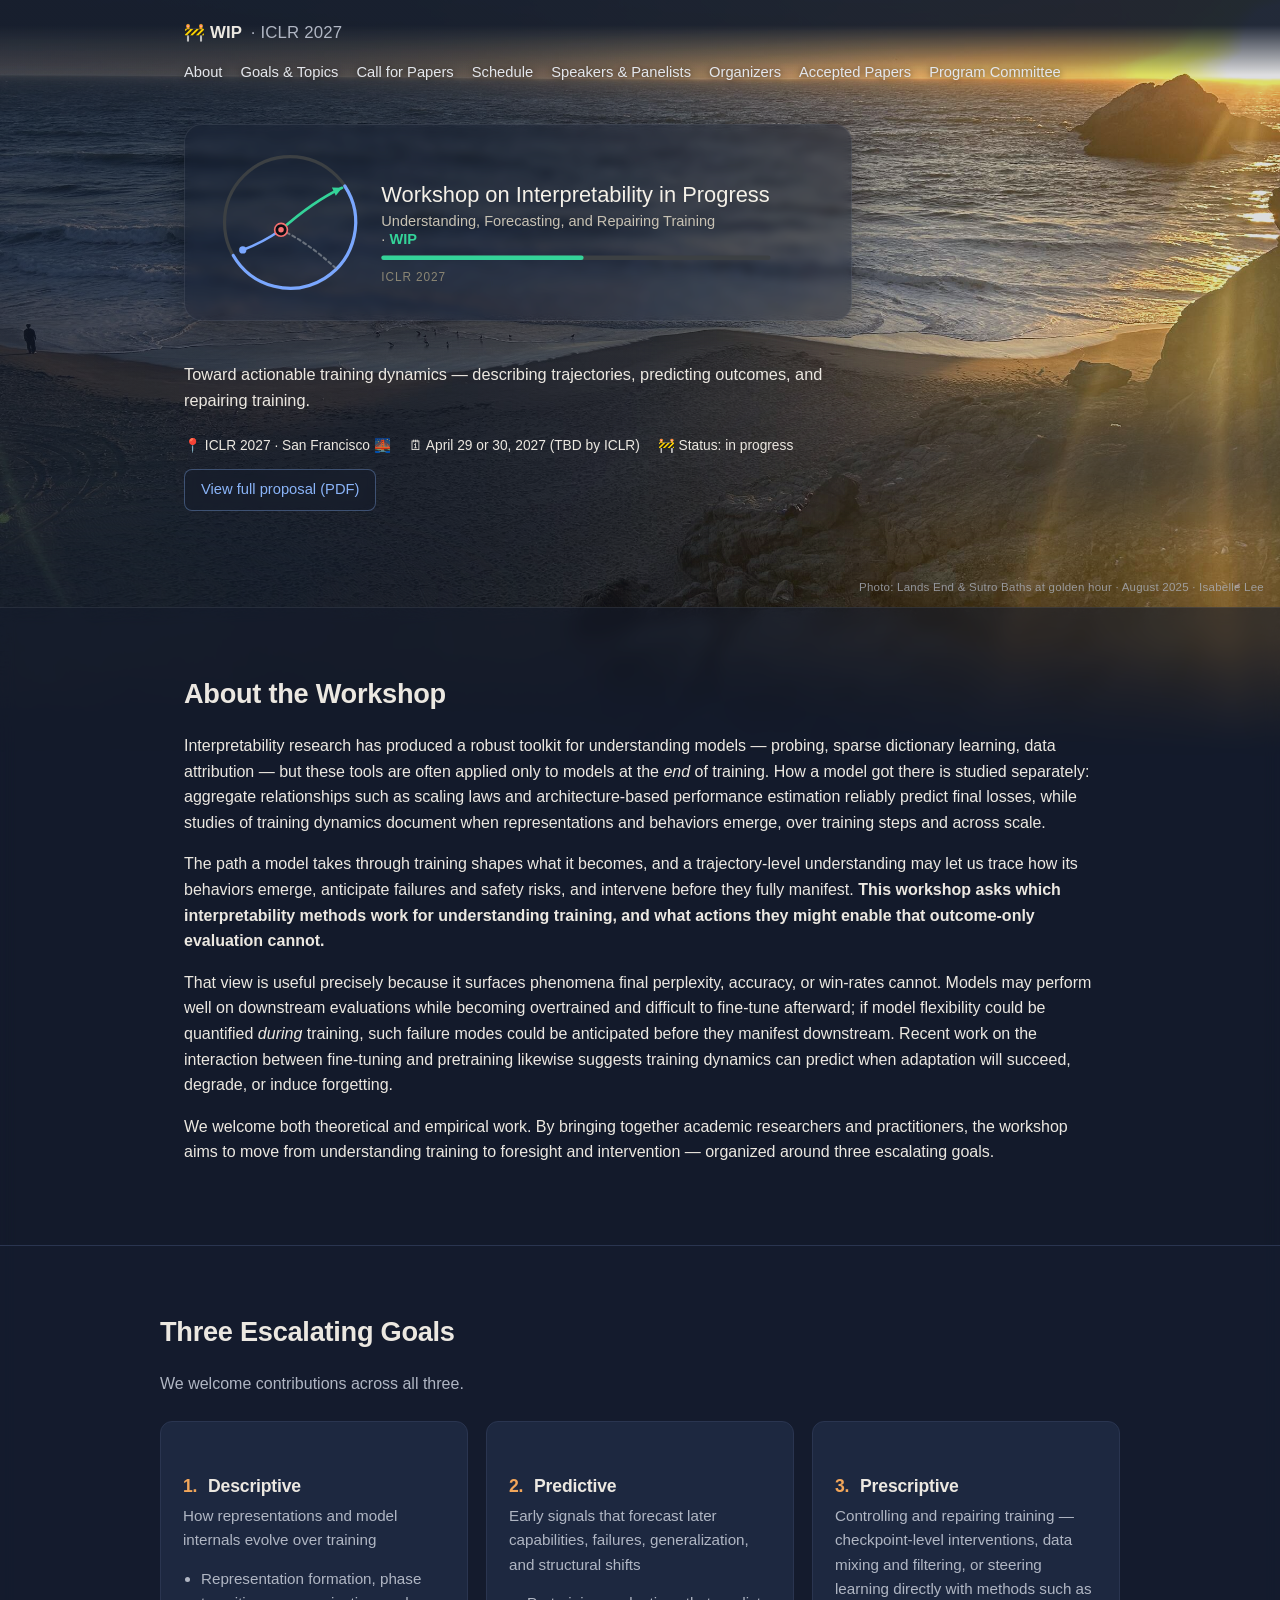
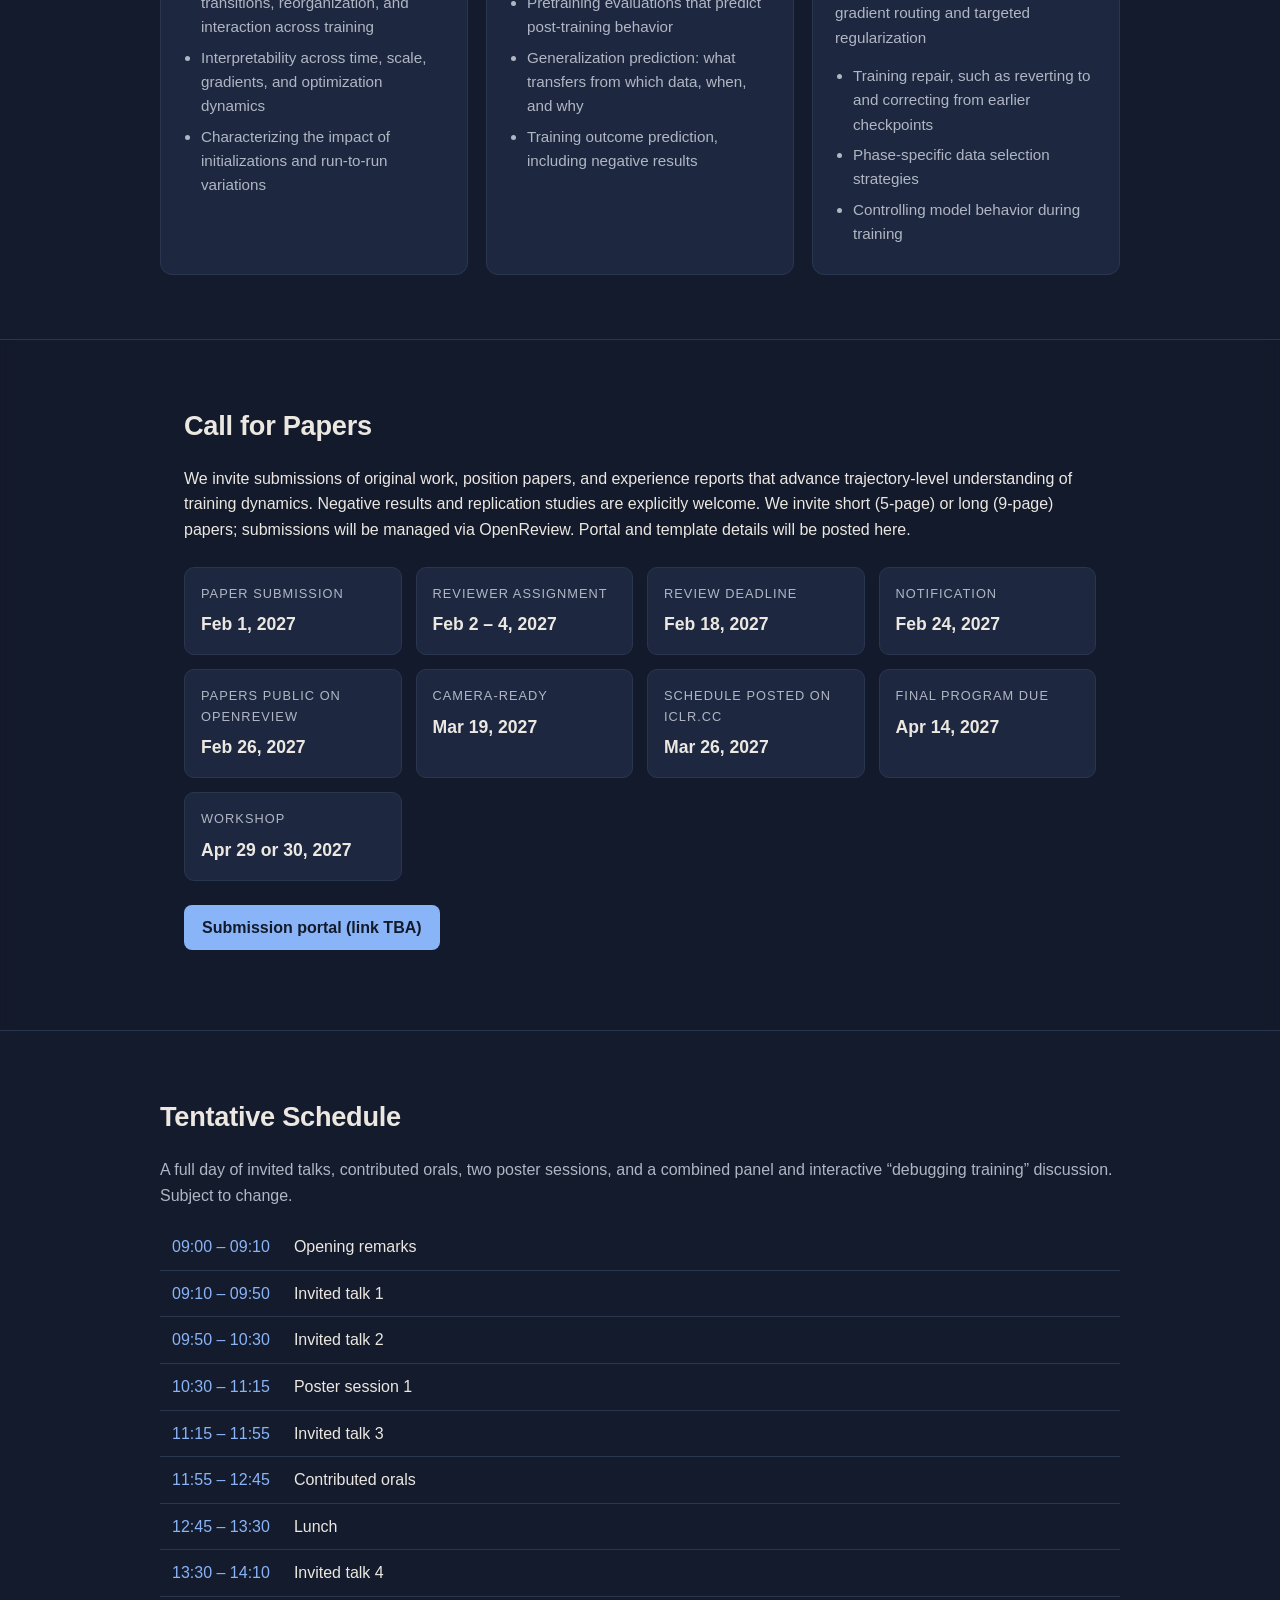
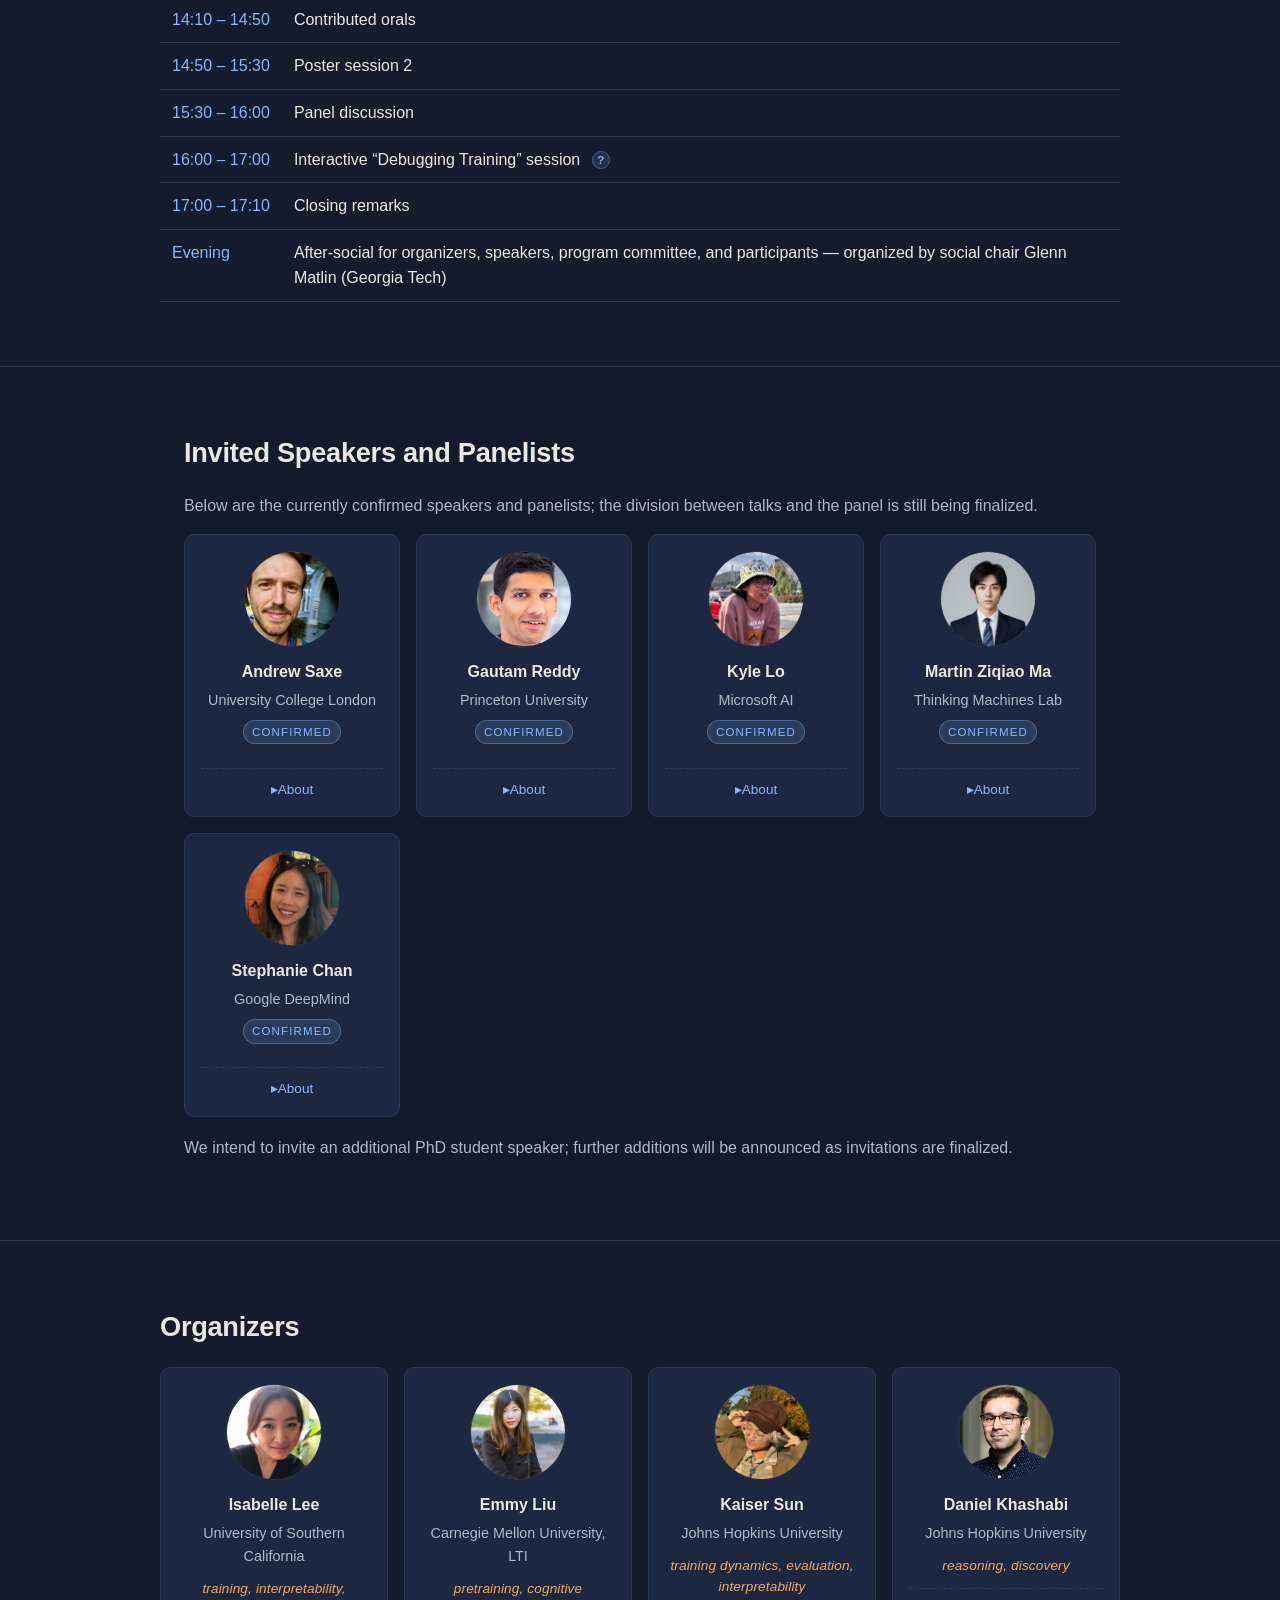
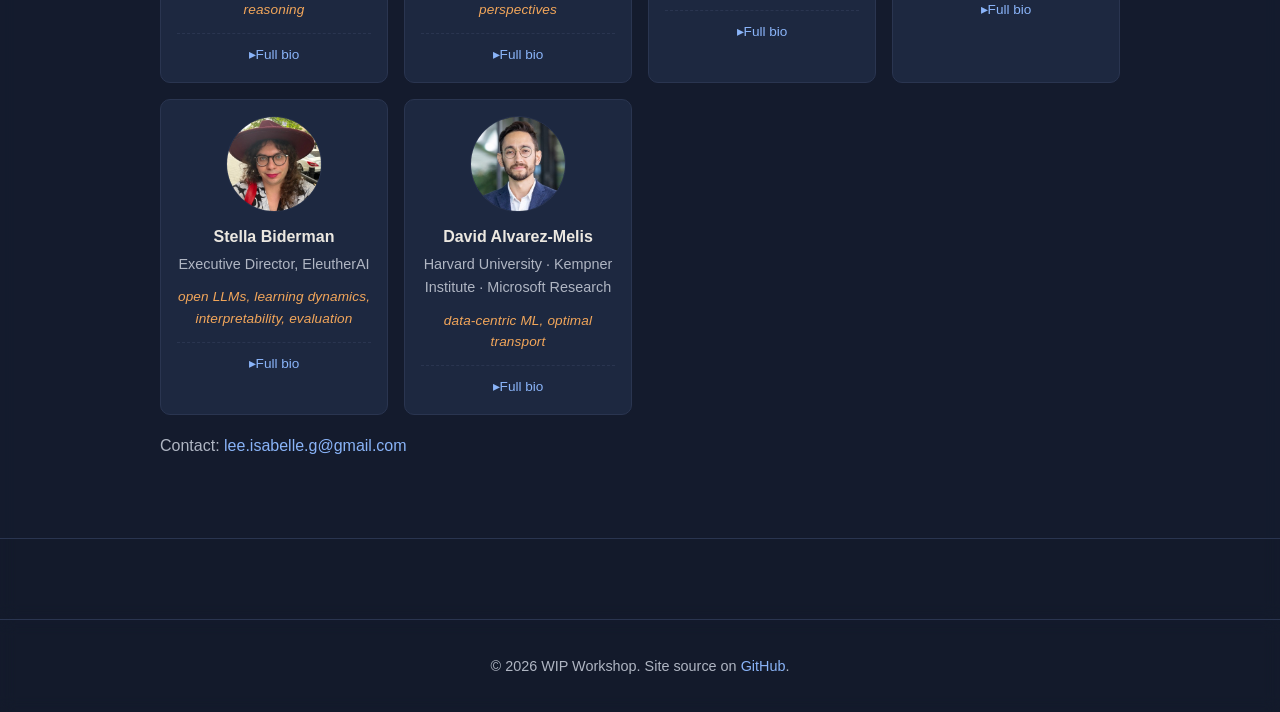
==== commit d2e325ed: "Add organizer photos and website links for speakers and organizers - Circular, centered organizer ph" ====
--- a/index.html
+++ b/index.html
@@ -7,7 +7,7 @@
   <meta name="description" content="An ICLR 2027 workshop asking which interpretability methods work for understanding training and what actions they enable — describing trajectories, forecasting outcomes, and repairing training." />
   <link rel="icon" type="image/svg+xml" href="assets/logos/favicon.svg" />
   <link rel="apple-touch-icon" href="assets/logos/avatar-dark-1024.png" />
-  <link rel="stylesheet" href="assets/styles.css?v=20261007" />
+  <link rel="stylesheet" href="assets/styles.css?v=20261007c" />
   <!-- Light mode disabled for now: theme is pinned to dark on <html>. To re-enable,
        restore the saved-theme script here and the #theme-toggle button. -->
 </head>
@@ -220,6 +220,7 @@
           <details class="bio-details">
             <summary>About</summary>
             <p class="bio">Professor at UCL, whose lab develops mathematical and experimental tools to understand how learning emerges in brains and artificial neural networks.</p>
+            <a class="site-link" href="https://www.saxelab.org/" target="_blank" rel="noopener" aria-label="Andrew Saxe’s website" title="Website"><svg viewBox="0 0 24 24" width="18" height="18" fill="none" stroke="currentColor" stroke-width="1.8" stroke-linecap="round" stroke-linejoin="round" aria-hidden="true"><circle cx="12" cy="12" r="10"/><path d="M2 12h20"/><path d="M12 2a15.3 15.3 0 0 1 4 10 15.3 15.3 0 0 1-4 10 15.3 15.3 0 0 1-4-10 15.3 15.3 0 0 1 4-10z"/></svg></a>
           </details>
         </div>
         <div class="speaker">
@@ -230,6 +231,7 @@
           <details class="bio-details">
             <summary>About</summary>
             <p class="bio">Assistant professor at Princeton, whose lab develops physics-inspired theory and tools for understanding learning and decision-making in biological and artificial systems.</p>
+            <a class="site-link" href="https://reddylab.physics.princeton.edu/" target="_blank" rel="noopener" aria-label="Gautam Reddy’s website" title="Website"><svg viewBox="0 0 24 24" width="18" height="18" fill="none" stroke="currentColor" stroke-width="1.8" stroke-linecap="round" stroke-linejoin="round" aria-hidden="true"><circle cx="12" cy="12" r="10"/><path d="M2 12h20"/><path d="M12 2a15.3 15.3 0 0 1 4 10 15.3 15.3 0 0 1-4 10 15.3 15.3 0 0 1-4-10 15.3 15.3 0 0 1 4-10z"/></svg></a>
           </details>
         </div>
         <div class="speaker">
@@ -240,6 +242,7 @@
           <details class="bio-details">
             <summary>About</summary>
             <p class="bio">Member of technical staff at Microsoft AI, who previously co-led the OLMo project on open language modeling. His current research focuses on large-scale pretraining of language models, with an emphasis on data curation, data mixing, benchmark validity, efficient experimentation, and generalization across model scales.</p>
+            <a class="site-link" href="https://kyleclo.com/" target="_blank" rel="noopener" aria-label="Kyle Lo’s website" title="Website"><svg viewBox="0 0 24 24" width="18" height="18" fill="none" stroke="currentColor" stroke-width="1.8" stroke-linecap="round" stroke-linejoin="round" aria-hidden="true"><circle cx="12" cy="12" r="10"/><path d="M2 12h20"/><path d="M12 2a15.3 15.3 0 0 1 4 10 15.3 15.3 0 0 1-4 10 15.3 15.3 0 0 1-4-10 15.3 15.3 0 0 1 4-10z"/></svg></a>
           </details>
         </div>
         <div class="speaker">
@@ -250,6 +253,7 @@
           <details class="bio-details">
             <summary>About</summary>
             <p class="bio">Member of technical staff at Thinking Machines Lab. His research focuses on continual learning with minimal and natural supervision.</p>
+            <a class="site-link" href="https://mars-tin.github.io/" target="_blank" rel="noopener" aria-label="Martin Ziqiao Ma’s website" title="Website"><svg viewBox="0 0 24 24" width="18" height="18" fill="none" stroke="currentColor" stroke-width="1.8" stroke-linecap="round" stroke-linejoin="round" aria-hidden="true"><circle cx="12" cy="12" r="10"/><path d="M2 12h20"/><path d="M12 2a15.3 15.3 0 0 1 4 10 15.3 15.3 0 0 1-4 10 15.3 15.3 0 0 1-4-10 15.3 15.3 0 0 1 4-10z"/></svg></a>
           </details>
         </div>
         <div class="speaker">
@@ -260,6 +264,7 @@
           <details class="bio-details">
             <summary>About</summary>
             <p class="bio">Staff research scientist at Google DeepMind. Her current research focuses on the future impacts of AI and the science of AI.</p>
+            <a class="site-link" href="https://scychan.github.io/" target="_blank" rel="noopener" aria-label="Stephanie Chan’s website" title="Website"><svg viewBox="0 0 24 24" width="18" height="18" fill="none" stroke="currentColor" stroke-width="1.8" stroke-linecap="round" stroke-linejoin="round" aria-hidden="true"><circle cx="12" cy="12" r="10"/><path d="M2 12h20"/><path d="M12 2a15.3 15.3 0 0 1 4 10 15.3 15.3 0 0 1-4 10 15.3 15.3 0 0 1-4-10 15.3 15.3 0 0 1 4-10z"/></svg></a>
           </details>
         </div>
       </div>
@@ -270,42 +275,51 @@
       <h2>Organizers</h2>
       <div class="organizers-grid">
         <div class="organizer">
+          <img class="avatar" src="assets/organizers/lee.jpg" alt="Isabelle Lee" loading="lazy">
           <p class="name">Isabelle Lee</p>
           <p class="affil">University of Southern California</p>
           <p class="interests">training, interpretability, reasoning</p>
           <details class="bio-details">
             <summary>Full bio</summary>
             <p class="bio">Isabelle Lee is a PhD student at the University of Southern California. Her work focuses on interpretability, training, and reasoning. Specifically, her research aims to (1) predict training and (2) predict failures. To this aim, she uses dynamical systems and physics-inspired approaches to analyze small-scale toy learning problems, as well as analyzing larger-scale training from developmental perspectives. She is a recipient of the Viterbi School of Engineering Graduate Fellowship and Coefficient Giving's Technical AI Safety Research Grant. Previously, she was a researcher at Carnegie Mellon University and Amazon Alexa, and her background is in Plasma Physics and Complex Systems.</p>
-          </details>
-        </div>
-        <div class="organizer">
+            <a class="site-link" href="https://iglee.me/" target="_blank" rel="noopener" aria-label="Isabelle Lee’s website" title="Website"><svg viewBox="0 0 24 24" width="18" height="18" fill="none" stroke="currentColor" stroke-width="1.8" stroke-linecap="round" stroke-linejoin="round" aria-hidden="true"><circle cx="12" cy="12" r="10"/><path d="M2 12h20"/><path d="M12 2a15.3 15.3 0 0 1 4 10 15.3 15.3 0 0 1-4 10 15.3 15.3 0 0 1-4-10 15.3 15.3 0 0 1 4-10z"/></svg></a>
+          </details>
+        </div>
+        <div class="organizer">
+          <img class="avatar" src="assets/organizers/liu.jpg" alt="Emmy Liu" loading="lazy">
           <p class="name">Emmy Liu</p>
           <p class="affil">Carnegie Mellon University, LTI</p>
           <p class="interests">pretraining, cognitive perspectives</p>
           <details class="bio-details">
             <summary>Full bio</summary>
             <p class="bio">Emmy Liu is a PhD Candidate at Carnegie Mellon University in the Language Technologies Institute. Her current work is on understanding pretraining from a cognitive perspective. She is a recipient of a Natural Sciences and Engineering Research Council of Canada Doctoral Scholarship, the SoftBank-ARM fellowship, an NEC fellowship as well as a CMU Presidential Fellowship. Her work has received the Best Resource Paper award at ACL 2023. She has co-organized the workshop on Figurative Language Processing at NAACL 2024, the overall Student Research Workshop at NAACL 2025, as well as the Computational Developmental Linguistics workshop at ACL 2026.</p>
-          </details>
-        </div>
-        <div class="organizer">
+            <a class="site-link" href="https://nightingal3.github.io/" target="_blank" rel="noopener" aria-label="Emmy Liu’s website" title="Website"><svg viewBox="0 0 24 24" width="18" height="18" fill="none" stroke="currentColor" stroke-width="1.8" stroke-linecap="round" stroke-linejoin="round" aria-hidden="true"><circle cx="12" cy="12" r="10"/><path d="M2 12h20"/><path d="M12 2a15.3 15.3 0 0 1 4 10 15.3 15.3 0 0 1-4 10 15.3 15.3 0 0 1-4-10 15.3 15.3 0 0 1 4-10z"/></svg></a>
+          </details>
+        </div>
+        <div class="organizer">
+          <img class="avatar" src="assets/organizers/sun.jpg" alt="Kaiser Sun" loading="lazy">
           <p class="name">Kaiser Sun</p>
           <p class="affil">Johns Hopkins University</p>
           <p class="interests">training dynamics, evaluation, interpretability</p>
           <details class="bio-details">
             <summary>Full bio</summary>
             <p class="bio">Kaiser Sun is a Ph.D. student in Computer Science at the Data Science and AI Institute and the Center for Language and Speech Processing at Johns Hopkins University. Their research focuses on the training dynamics, evaluation, and interpretability of Large Language Models. Generally, Kaiser is interested in understanding how language models function and exploring how we can change them. Their work has been recognized with an honorable mention at CoNLL 2023, an outstanding paper award at MLRC 2022, and coverage by a few media outlets such as MIT Technology Review and WIRED. Previously, they obtained their B.S. and M.S. from the University of Washington and were a researcher at Meta AI, Together AI, and AWS AI Labs.</p>
-          </details>
-        </div>
-        <div class="organizer">
+            <a class="site-link" href="https://kaiserwholearns.github.io/" target="_blank" rel="noopener" aria-label="Kaiser Sun’s website" title="Website"><svg viewBox="0 0 24 24" width="18" height="18" fill="none" stroke="currentColor" stroke-width="1.8" stroke-linecap="round" stroke-linejoin="round" aria-hidden="true"><circle cx="12" cy="12" r="10"/><path d="M2 12h20"/><path d="M12 2a15.3 15.3 0 0 1 4 10 15.3 15.3 0 0 1-4 10 15.3 15.3 0 0 1-4-10 15.3 15.3 0 0 1 4-10z"/></svg></a>
+          </details>
+        </div>
+        <div class="organizer">
+          <img class="avatar" src="assets/organizers/khashabi.jpg" alt="Daniel Khashabi" loading="lazy">
           <p class="name">Daniel Khashabi</p>
           <p class="affil">Johns Hopkins University</p>
           <p class="interests">reasoning, discovery</p>
           <details class="bio-details">
             <summary>Full bio</summary>
             <p class="bio">Daniel Khashabi is an Assistant Professor of Computer Science at Johns Hopkins University, affiliated with the Data Science and AI Institute and the Center for Language and Speech Processing (CLSP). He is interested in the intersection of reasoning and discovery. He is the recipient of the NSF CAREER award (2026), Ai2's Lasting Impact Award (2024), multiple industry faculty awards (Amazon, Google, Apple), and several Best Paper Awards (COLM 2024, ACL 2023, NAACL 2022). His teaching earned him the Joel Dean Award for Excellence in Teaching in the Department of Computer Science in 2025. Most relevant to this proposal, he has co-organized Towards Test-Time Continual Learning Agents at NeurIPS 2026, Interpreting Agent Behavior (IAB) at NeurIPS 2026, the Workshop on Instruction Tuning and Instruction Following at NeurIPS 2023, and the Student Research Workshop at ACL 2019.</p>
-          </details>
-        </div>
-        <div class="organizer">
+            <a class="site-link" href="https://www.cs.jhu.edu/~danielk/" target="_blank" rel="noopener" aria-label="Daniel Khashabi’s website" title="Website"><svg viewBox="0 0 24 24" width="18" height="18" fill="none" stroke="currentColor" stroke-width="1.8" stroke-linecap="round" stroke-linejoin="round" aria-hidden="true"><circle cx="12" cy="12" r="10"/><path d="M2 12h20"/><path d="M12 2a15.3 15.3 0 0 1 4 10 15.3 15.3 0 0 1-4 10 15.3 15.3 0 0 1-4-10 15.3 15.3 0 0 1 4-10z"/></svg></a>
+          </details>
+        </div>
+        <div class="organizer">
+          <img class="avatar" src="assets/organizers/biderman.jpg" alt="Stella Biderman" loading="lazy">
           <p class="name">Stella Biderman</p>
           <p class="affil">Executive Director, EleutherAI</p>
           <p class="interests">open LLMs, learning dynamics, interpretability, evaluation</p>
@@ -313,15 +327,18 @@
             <summary>Full bio</summary>
             <p class="bio">Stella Biderman is the Executive Director of EleutherAI, a non-profit research institute and open science community that does research on large language models, works to make research on large-scale AI technologies more widely accessible around the world, and works to grow and promote the open source AI community. She pioneered the development of open and transparent language models that make the type of research advocated for in this workshop possible, including the first state-of-the-open LLMs to be released alongside their training data and the Pythia model suite, which introduced the idea that releasing partially trained model checkpoints was scientifically valuable and set the standard for maximally open releases adopted by projects such as LLM360, OLMo, and Marin. Her lab has done influential research on learning dynamics and interpretability, including introducing Sparse Autoencoders as a tool for interpretability, introducing the problem of forecasting which specific sequences are memorized by a large language model during training, performing the first study of the stability of circuit analysis over the course of training, and demonstrating that it is possible to use data filtering to eliminate undesirable capabilities in large language models. Her recent position paper at ICML outlines the need for the type of work solicited in this workshop.</p>
             <p class="bio">Stella co-leads the EvalEval Coalition, a multi-stakeholder initiative bringing methodological rigor and accountability to AI evaluation, is on the advisory board to the Machine Learning Reproducibility Challenge, is organizing an Open-Weight Pre-training Safety Accelerator as part of the Seoul Alignment Workshop (co-located with ICML), and is an AC for NeurIPS. Previously, she was an organizer of the AI Village @ DEF CON (2018–2021), working group lead for the BigScience Research Workshop (2022), and organizer of Dataset Convening. Stella received her M.S. in Computer Science from Georgia Tech, her S.B. (honors) in Mathematics from the University of Chicago, and her A.B. in Philosophy from the University of Chicago. Her work regularly appears at NeurIPS, ICML, ICLR, and ACL.</p>
-          </details>
-        </div>
-        <div class="organizer">
+            <a class="site-link" href="https://scholar.google.com/citations?user=bO7H0DAAAAAJ" target="_blank" rel="noopener" aria-label="Stella Biderman’s website" title="Website"><svg viewBox="0 0 24 24" width="18" height="18" fill="none" stroke="currentColor" stroke-width="1.8" stroke-linecap="round" stroke-linejoin="round" aria-hidden="true"><circle cx="12" cy="12" r="10"/><path d="M2 12h20"/><path d="M12 2a15.3 15.3 0 0 1 4 10 15.3 15.3 0 0 1-4 10 15.3 15.3 0 0 1-4-10 15.3 15.3 0 0 1 4-10z"/></svg></a>
+          </details>
+        </div>
+        <div class="organizer">
+          <img class="avatar" src="assets/organizers/melis.jpg" alt="David Alvarez-Melis" loading="lazy">
           <p class="name">David Alvarez-Melis</p>
           <p class="affil">Harvard University · Kempner Institute · Microsoft Research</p>
           <p class="interests">data-centric ML, optimal transport</p>
           <details class="bio-details">
             <summary>Full bio</summary>
             <p class="bio">David Alvarez-Melis is an Assistant Professor of Computer Science at Harvard University, where he leads the Data-Centric Machine Learning (DCML) Lab. He is also Associate Faculty at the Kempner Institute and a Research Scientist at Microsoft Research. The Harvard DCML Lab develops principled methods for characterizing, transforming, and optimizing datasets, working toward a rigorous science of data for machine learning. He has organized or co-organized several workshops at the intersection of machine learning and applied mathematics, including the Optimal Transport and Machine Learning Workshop at NeurIPS 2023, the Optimal Transport Workshop at the Institut d'Études Scientifiques de Cargèse (2024), and the LatinX in AI Workshop at ICML (2023 and 2024). David received his PhD in Computer Science from MIT, his MS in Mathematics from NYU's Courant Institute, and his BSc in Mathematics from ITAM in Mexico City. His work appears regularly at NeurIPS, ICML, ICLR, AISTATS, and UAI.</p>
+            <a class="site-link" href="https://dmelis.github.io/" target="_blank" rel="noopener" aria-label="David Alvarez-Melis’s website" title="Website"><svg viewBox="0 0 24 24" width="18" height="18" fill="none" stroke="currentColor" stroke-width="1.8" stroke-linecap="round" stroke-linejoin="round" aria-hidden="true"><circle cx="12" cy="12" r="10"/><path d="M2 12h20"/><path d="M12 2a15.3 15.3 0 0 1 4 10 15.3 15.3 0 0 1-4 10 15.3 15.3 0 0 1-4-10 15.3 15.3 0 0 1 4-10z"/></svg></a>
           </details>
         </div>
       </div>
--- a/assets/styles.css
+++ b/assets/styles.css
@@ -648,10 +648,12 @@
   border: 1px solid var(--border);
   border-radius: 10px;
   padding: 16px;
-  text-align: center;
-}
-.speaker .bio-details .bio { text-align: left; }
-.speaker .avatar {
+}
+.speaker, .organizer { text-align: center; }
+.speaker .bio-details .bio,
+.organizer .bio-details .bio { text-align: left; }
+.speaker .avatar,
+.organizer .avatar {
   display: block;
   width: 96px;
   height: 96px;
@@ -662,13 +664,21 @@
   border: 1px solid var(--border);
   background: var(--bg);
 }
+.site-link {
+  display: inline-flex;
+  margin-top: 8px;
+  color: var(--accent);
+  opacity: 0.85;
+  transition: opacity 0.15s;
+}
+.site-link:hover, .site-link:focus-visible { opacity: 1; }
 .speaker .name { margin: 0; font-weight: 600; }
 .speaker .affil { margin: 4px 0 0; color: var(--fg-muted); font-size: 0.9rem; }
 
 /* Organizers */
 .organizers-grid {
   display: grid;
-  grid-template-columns: repeat(auto-fit, minmax(300px, 1fr));
+  grid-template-columns: repeat(auto-fit, minmax(180px, 1fr));
   gap: 16px;
   margin-top: 16px;
 }
@@ -676,7 +686,7 @@
   background: var(--surface);
   border: 1px solid var(--border);
   border-radius: 10px;
-  padding: 18px 20px;
+  padding: 16px;
 }
 .organizer .name { margin: 0; font-weight: 600; }
 .organizer .affil { margin: 4px 0 10px; color: var(--fg-muted); font-size: 0.9rem; }
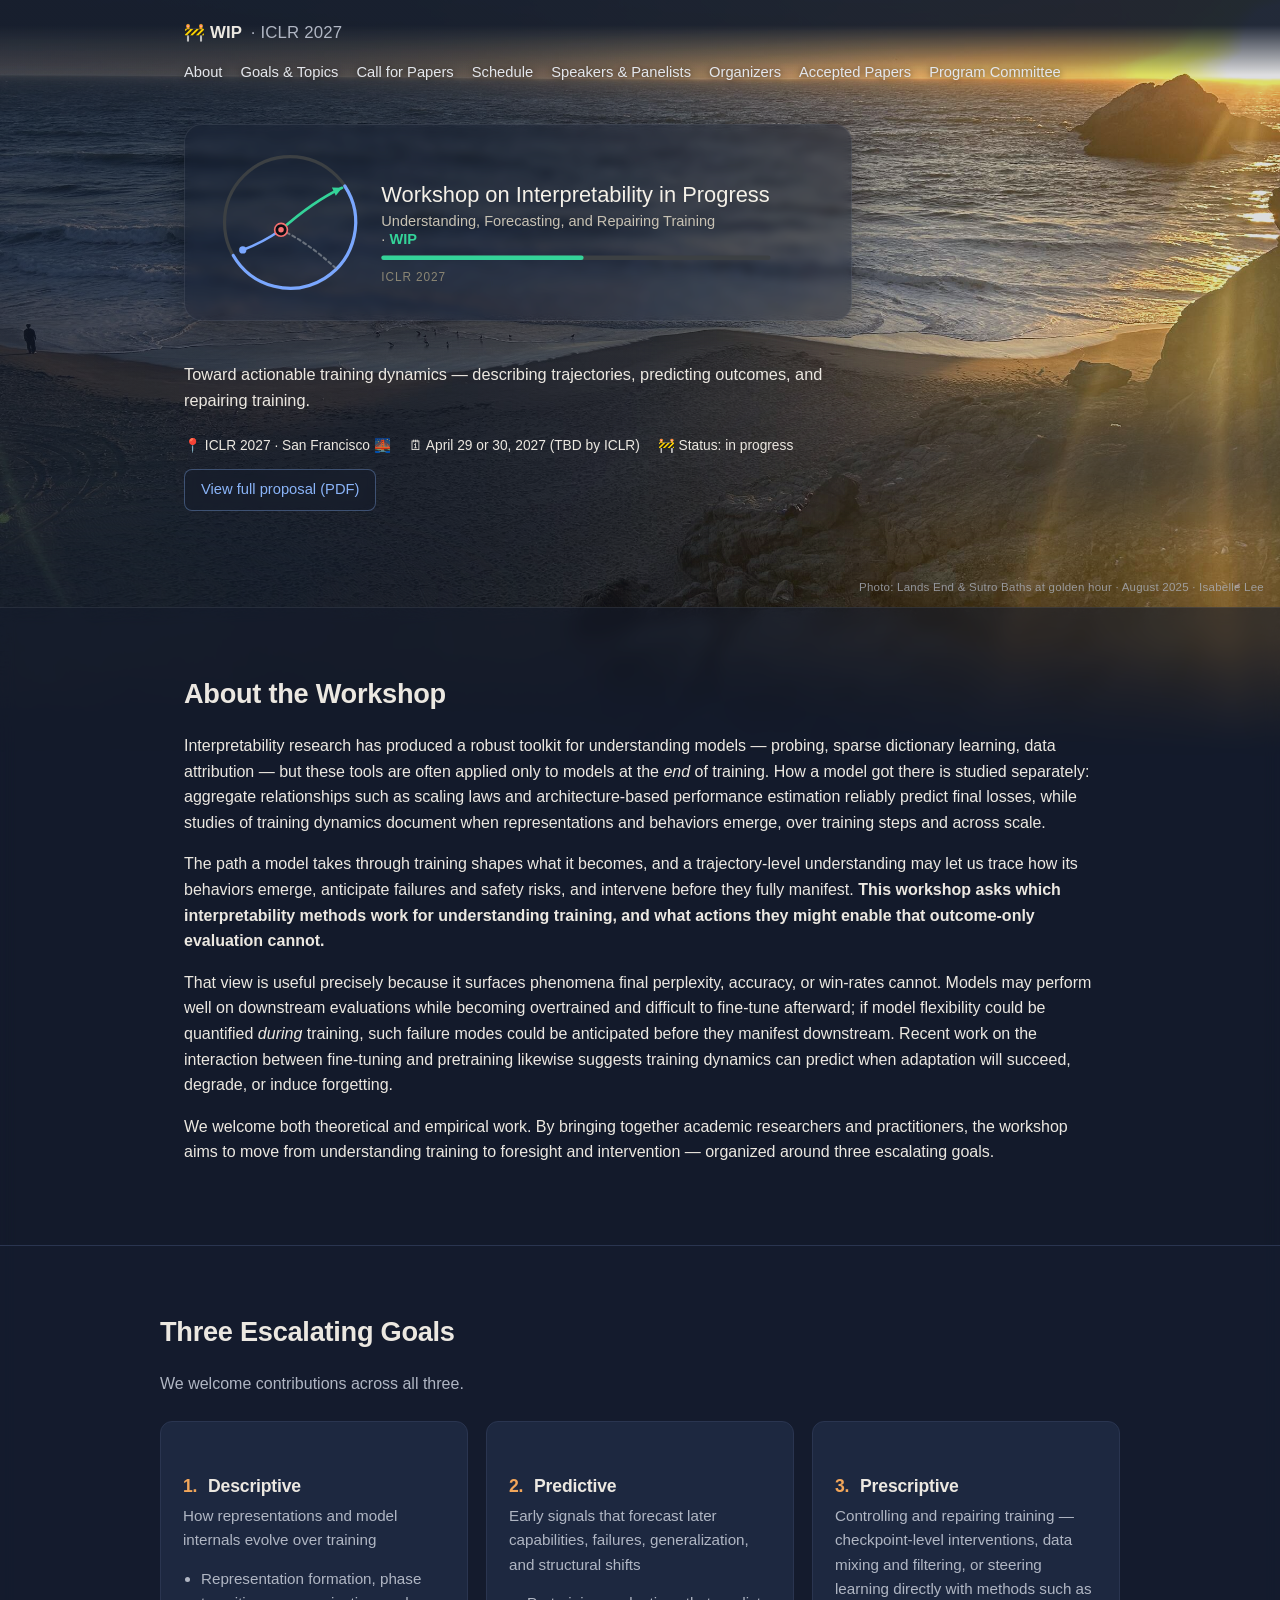
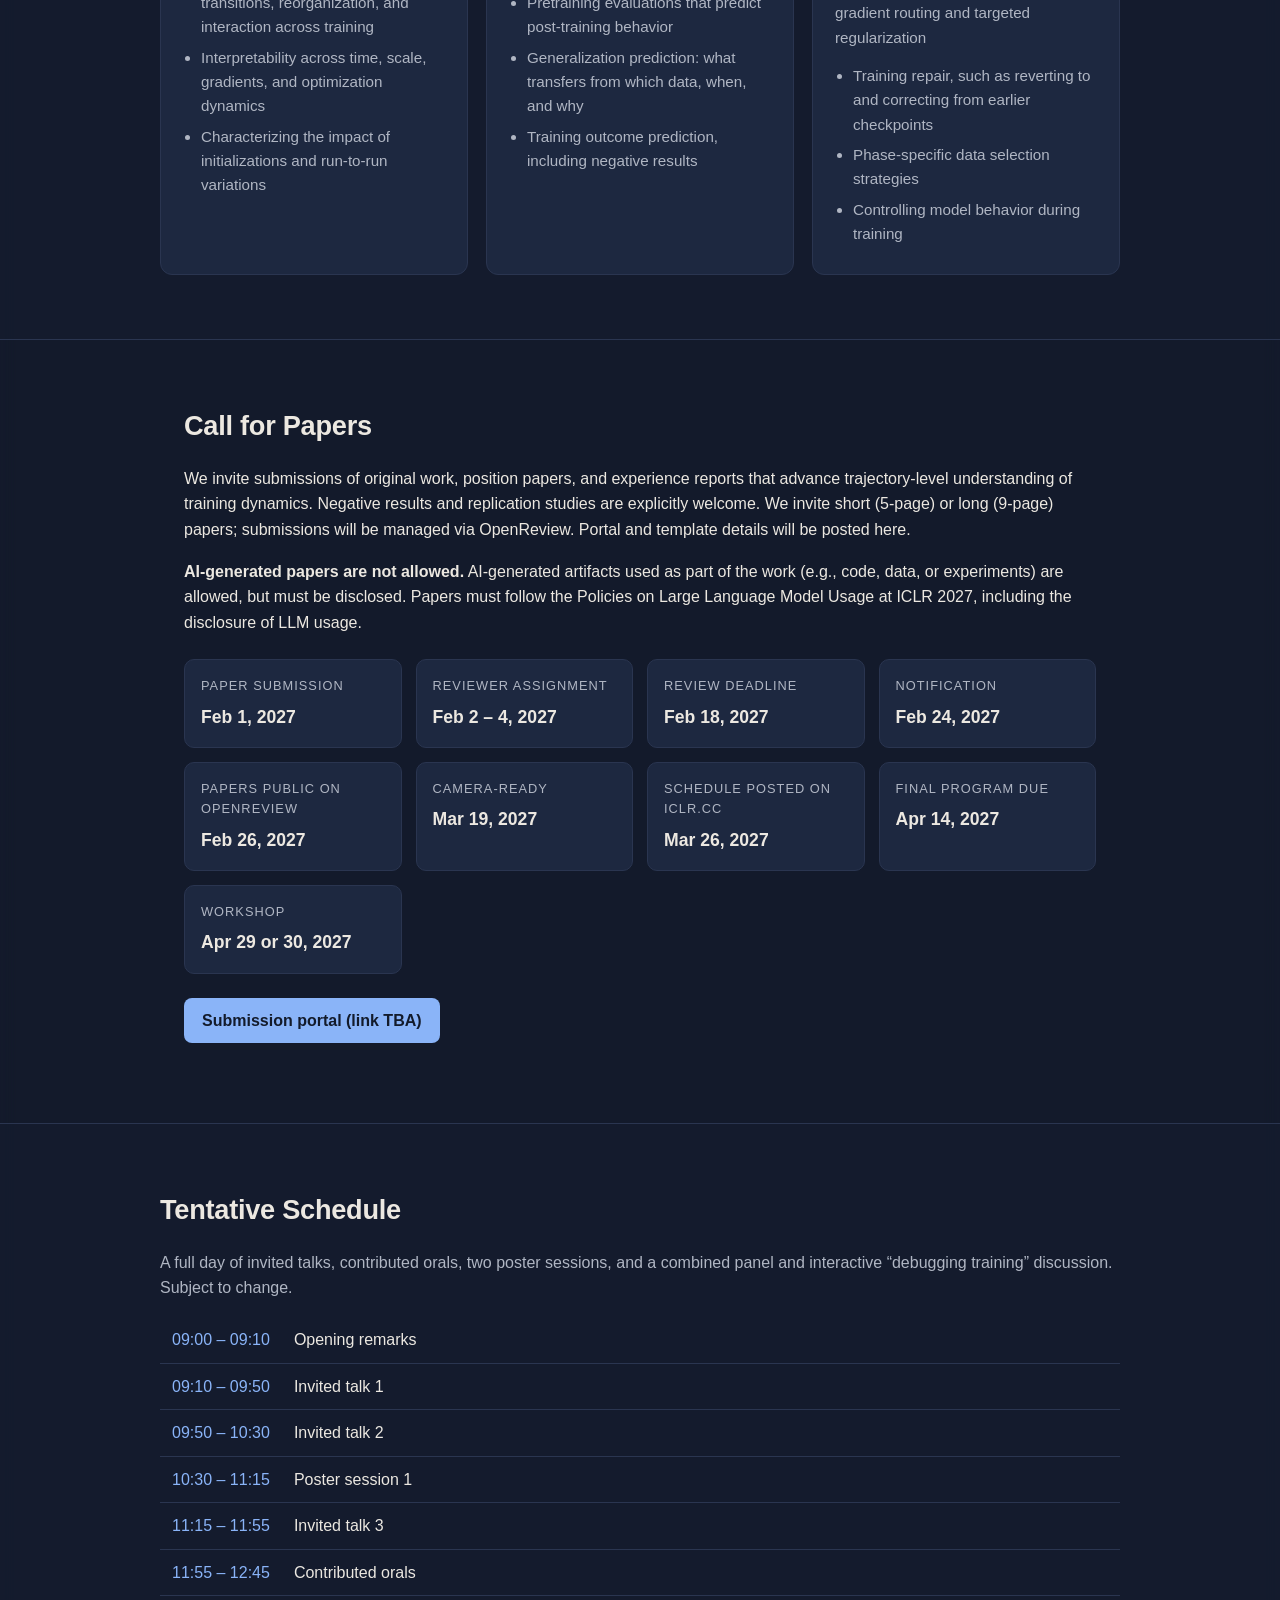
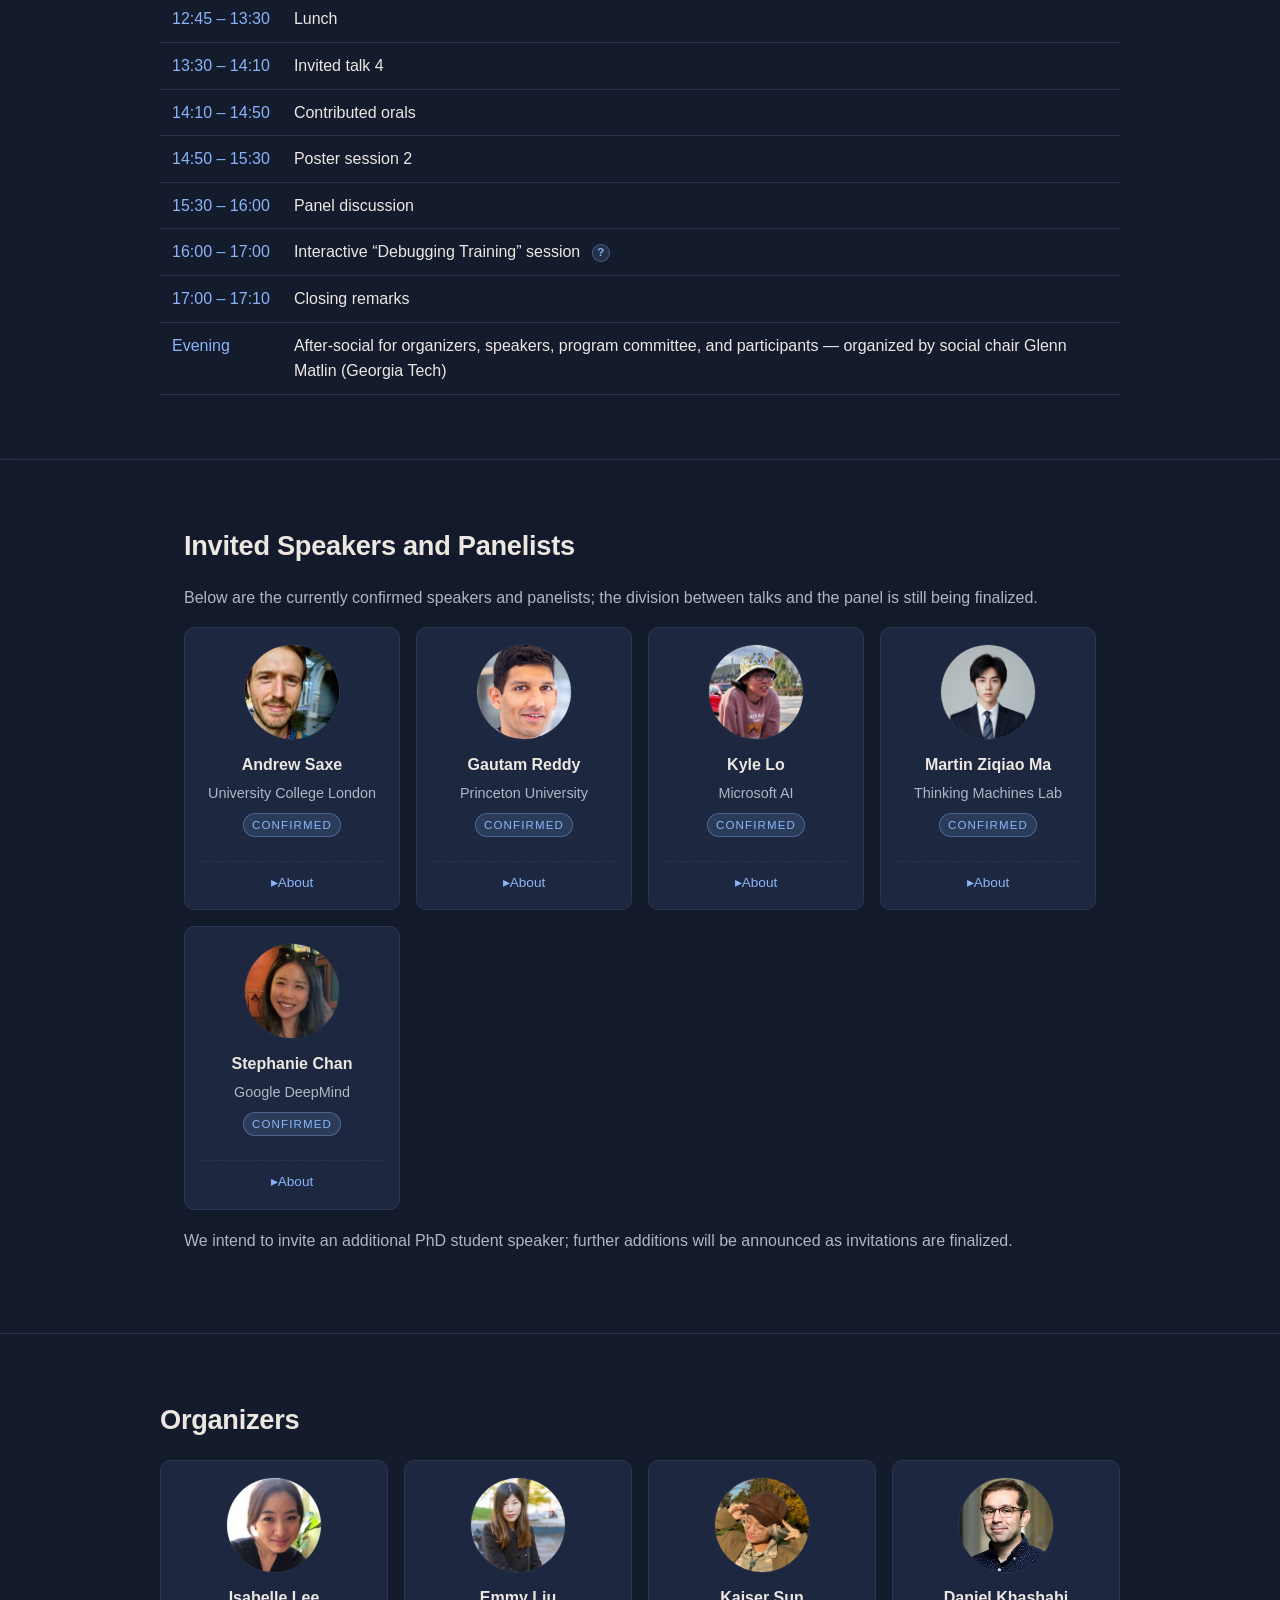
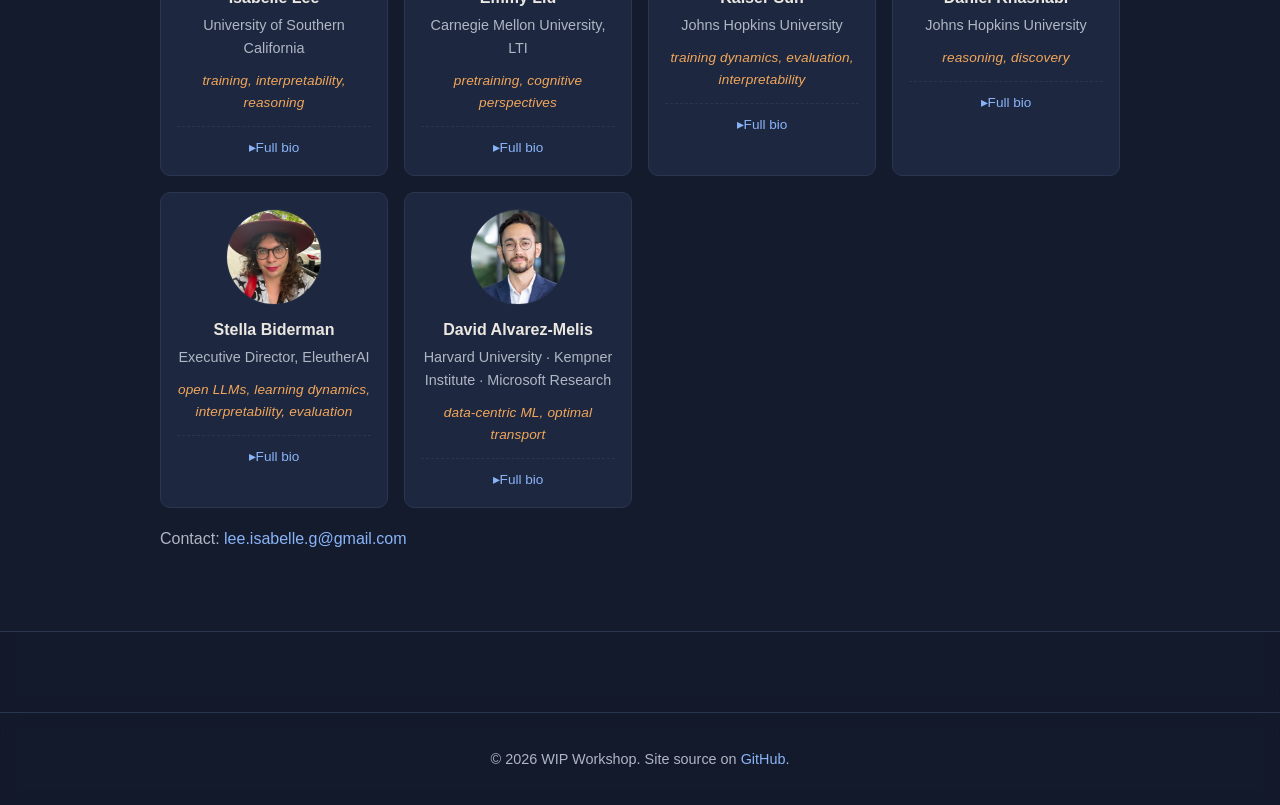
==== commit 4c94188e: "Update proposal PDF, speaker bios, and AI paper policy; add Organizers to subpage menus Co-Authored-" ====
--- a/index.html
+++ b/index.html
@@ -130,6 +130,11 @@
         trajectory-level understanding of training dynamics. Negative results and replication studies
         are explicitly welcome. We invite short (5-page) or long (9-page) papers; submissions will be
         managed via OpenReview. Portal and template details will be posted here.
+      </p>
+      <p>
+        <strong>AI-generated papers are not allowed.</strong> AI-generated artifacts used as part of the work
+        (e.g., code, data, or experiments) are allowed, but must be disclosed. Papers must follow the
+        Policies on Large Language Model Usage at ICLR 2027, including the disclosure of LLM usage.
       </p>
       <div class="dates-grid">
         <div class="date-card">
@@ -252,7 +257,7 @@
           <p class="status confirmed">Confirmed</p>
           <details class="bio-details">
             <summary>About</summary>
-            <p class="bio">Member of technical staff at Thinking Machines Lab. His research focuses on continual learning with minimal and natural supervision.</p>
+            <p class="bio">Member of Technical Staff at Thinking Machines Lab. His current research focuses on continual learning with minimal and natural supervision, where the boundary between training and inference dissolves.</p>
             <a class="site-link" href="https://mars-tin.github.io/" target="_blank" rel="noopener" aria-label="Martin Ziqiao Ma’s website" title="Website"><svg viewBox="0 0 24 24" width="18" height="18" fill="none" stroke="currentColor" stroke-width="1.8" stroke-linecap="round" stroke-linejoin="round" aria-hidden="true"><circle cx="12" cy="12" r="10"/><path d="M2 12h20"/><path d="M12 2a15.3 15.3 0 0 1 4 10 15.3 15.3 0 0 1-4 10 15.3 15.3 0 0 1-4-10 15.3 15.3 0 0 1 4-10z"/></svg></a>
           </details>
         </div>
@@ -263,7 +268,7 @@
           <p class="status confirmed">Confirmed</p>
           <details class="bio-details">
             <summary>About</summary>
-            <p class="bio">Staff research scientist at Google DeepMind. Her current research focuses on the future impacts of AI and the science of AI.</p>
+            <p class="bio">Staff research scientist at Google DeepMind. Her work on science of AI focuses on understanding emergent behaviors and in-context learning, drawing on neuroscience. Her current research also examines the future impacts of AI.</p>
             <a class="site-link" href="https://scychan.github.io/" target="_blank" rel="noopener" aria-label="Stephanie Chan’s website" title="Website"><svg viewBox="0 0 24 24" width="18" height="18" fill="none" stroke="currentColor" stroke-width="1.8" stroke-linecap="round" stroke-linejoin="round" aria-hidden="true"><circle cx="12" cy="12" r="10"/><path d="M2 12h20"/><path d="M12 2a15.3 15.3 0 0 1 4 10 15.3 15.3 0 0 1-4 10 15.3 15.3 0 0 1-4-10 15.3 15.3 0 0 1 4-10z"/></svg></a>
           </details>
         </div>
@@ -327,7 +332,7 @@
             <summary>Full bio</summary>
             <p class="bio">Stella Biderman is the Executive Director of EleutherAI, a non-profit research institute and open science community that does research on large language models, works to make research on large-scale AI technologies more widely accessible around the world, and works to grow and promote the open source AI community. She pioneered the development of open and transparent language models that make the type of research advocated for in this workshop possible, including the first state-of-the-open LLMs to be released alongside their training data and the Pythia model suite, which introduced the idea that releasing partially trained model checkpoints was scientifically valuable and set the standard for maximally open releases adopted by projects such as LLM360, OLMo, and Marin. Her lab has done influential research on learning dynamics and interpretability, including introducing Sparse Autoencoders as a tool for interpretability, introducing the problem of forecasting which specific sequences are memorized by a large language model during training, performing the first study of the stability of circuit analysis over the course of training, and demonstrating that it is possible to use data filtering to eliminate undesirable capabilities in large language models. Her recent position paper at ICML outlines the need for the type of work solicited in this workshop.</p>
             <p class="bio">Stella co-leads the EvalEval Coalition, a multi-stakeholder initiative bringing methodological rigor and accountability to AI evaluation, is on the advisory board to the Machine Learning Reproducibility Challenge, is organizing an Open-Weight Pre-training Safety Accelerator as part of the Seoul Alignment Workshop (co-located with ICML), and is an AC for NeurIPS. Previously, she was an organizer of the AI Village @ DEF CON (2018–2021), working group lead for the BigScience Research Workshop (2022), and organizer of Dataset Convening. Stella received her M.S. in Computer Science from Georgia Tech, her S.B. (honors) in Mathematics from the University of Chicago, and her A.B. in Philosophy from the University of Chicago. Her work regularly appears at NeurIPS, ICML, ICLR, and ACL.</p>
-            <a class="site-link" href="https://scholar.google.com/citations?user=bO7H0DAAAAAJ" target="_blank" rel="noopener" aria-label="Stella Biderman’s website" title="Website"><svg viewBox="0 0 24 24" width="18" height="18" fill="none" stroke="currentColor" stroke-width="1.8" stroke-linecap="round" stroke-linejoin="round" aria-hidden="true"><circle cx="12" cy="12" r="10"/><path d="M2 12h20"/><path d="M12 2a15.3 15.3 0 0 1 4 10 15.3 15.3 0 0 1-4 10 15.3 15.3 0 0 1-4-10 15.3 15.3 0 0 1 4-10z"/></svg></a>
+            <a class="site-link" href="https://stellabiderman.ai/" target="_blank" rel="noopener" aria-label="Stella Biderman’s website" title="Website"><svg viewBox="0 0 24 24" width="18" height="18" fill="none" stroke="currentColor" stroke-width="1.8" stroke-linecap="round" stroke-linejoin="round" aria-hidden="true"><circle cx="12" cy="12" r="10"/><path d="M2 12h20"/><path d="M12 2a15.3 15.3 0 0 1 4 10 15.3 15.3 0 0 1-4 10 15.3 15.3 0 0 1-4-10 15.3 15.3 0 0 1 4-10z"/></svg></a>
           </details>
         </div>
         <div class="organizer">
